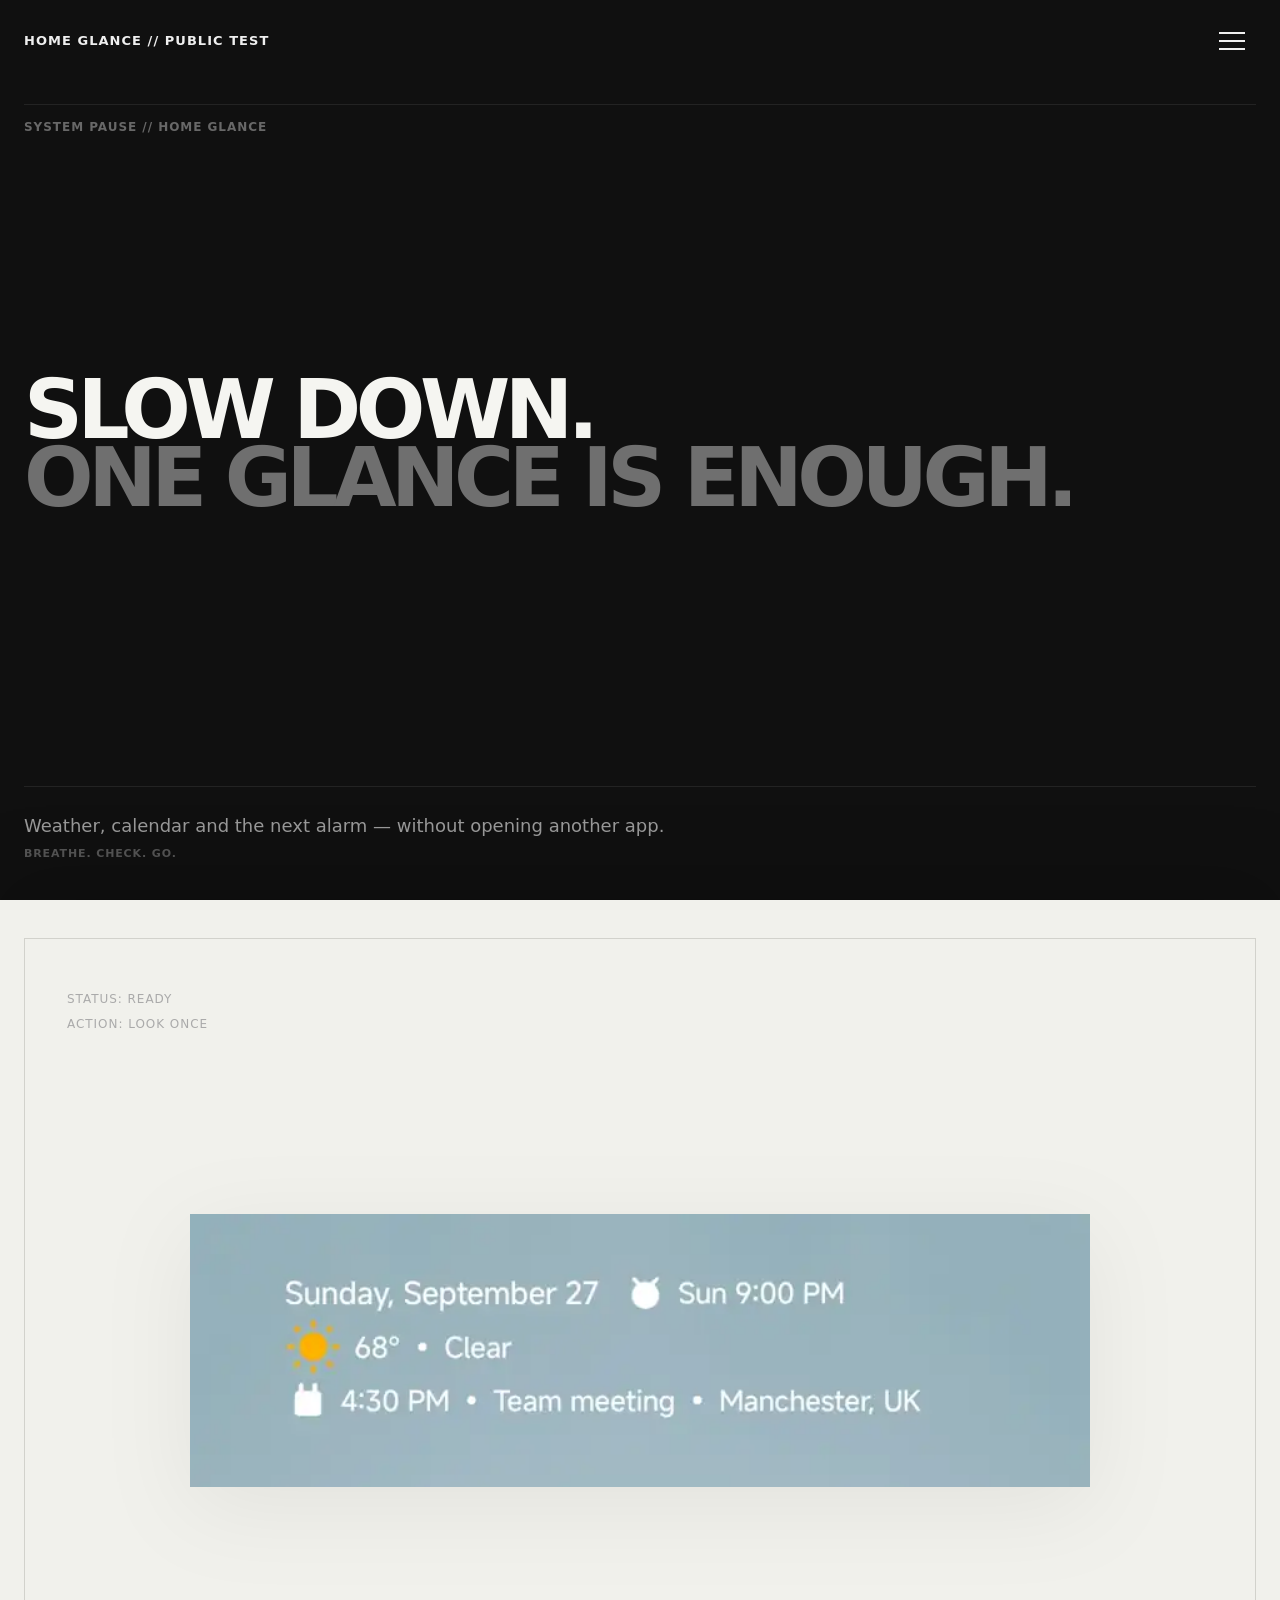
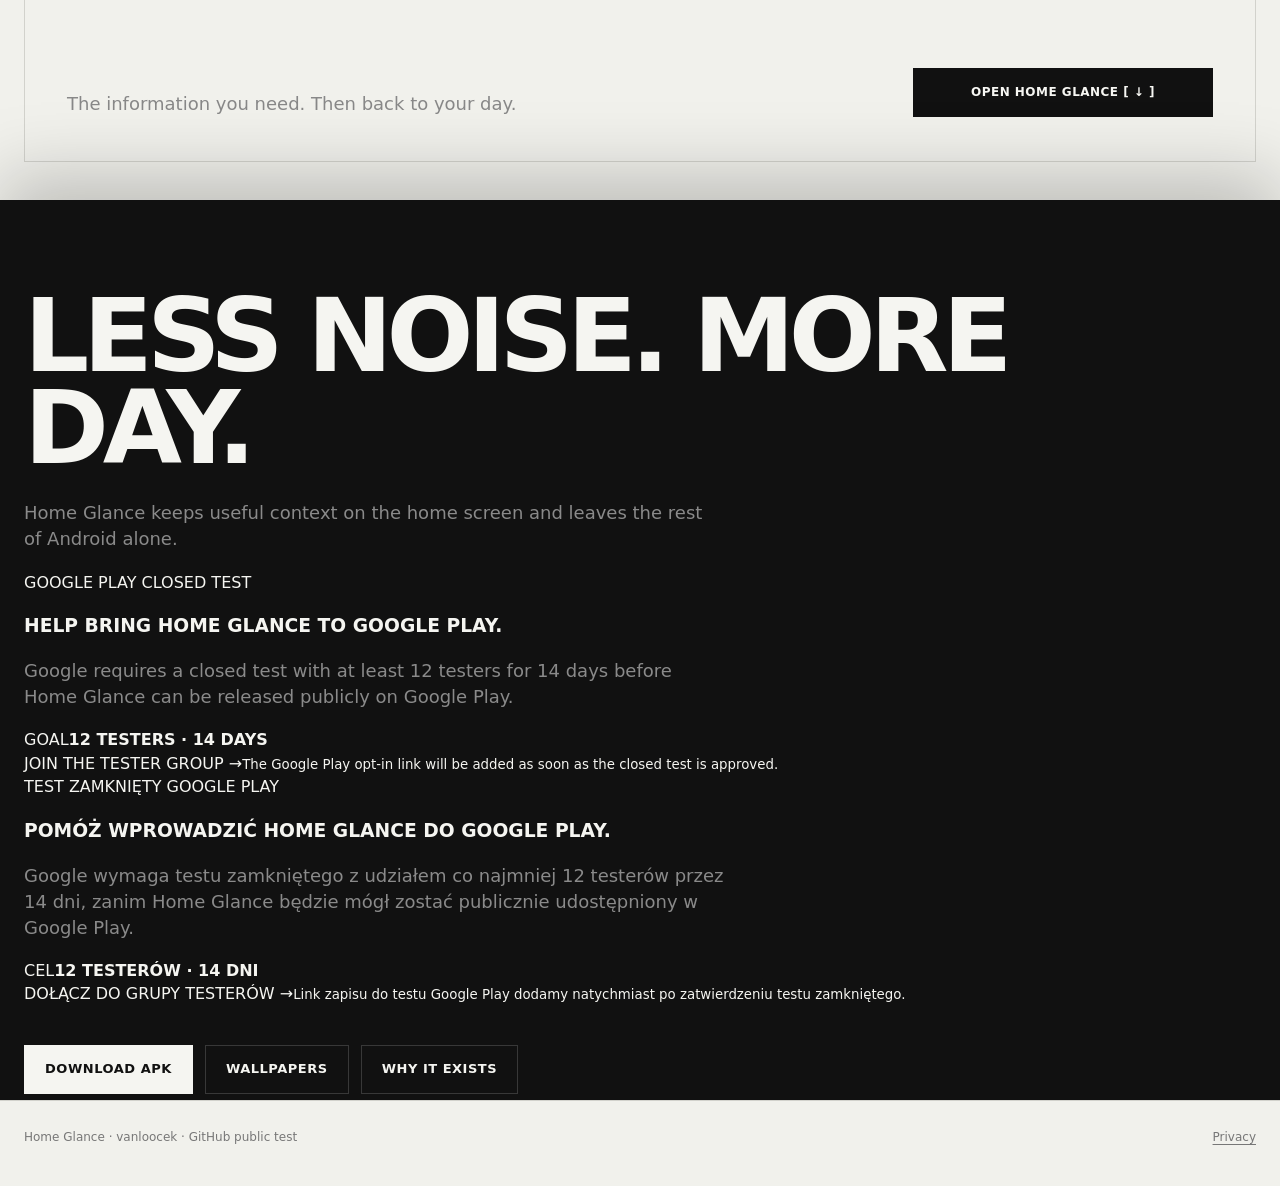
==== index.html @ 0b887a0e "Add Google Play tester recruitment to homepage" ====
<!doctype html><html lang="en-US"><head><meta charset="utf-8"><meta name="viewport" content="width=device-width,initial-scale=1"><title>Home Glance</title><meta name="description" content="Home Glance — weather, calendar and next alarm at a glance."><link rel="icon" href="assets/home-glance-icon.webp"><link rel="stylesheet" href="site.css"><script defer src="site.js"></script></head><body class="home-page">
<main class="home-stack">
<section class="hero home-panel panel-dark"><div class="wrap hero-grid"><div class="hero-top" data-i18n="home.system"></div><div class="hero-copy"><h1 class="hero-motto"><span class="hero-primary" data-i18n="home.hero1"></span><span class="hero-secondary dim" data-i18n="home.hero2"></span></h1><span class="red-dot"></span></div><div class="hero-bottom"><p><span data-i18n="home.sub"></span><strong data-i18n="home.micro"></strong></p></div></div></section>
<section class="poster-light home-panel panel-light"><div class="wrap poster-frame"><div class="poster-status"><span data-i18n="home.status"></span><span data-i18n="home.action"></span></div><div class="widget-stage"><img src="screenshots/2026-09-27-widget-crop.webp" alt="Home Glance widget"></div><div class="poster-bottom"><p data-i18n="home.widgetText"></p><a class="action" href="features.html" data-i18n="home.button"></a></div></div></section>
<section class="home-close home-panel panel-dark"><div class="wrap"><h2 data-i18n="home.close"></h2><p data-i18n="home.closeText"></p><div class="tester-callout tester-callout-home"><div class="tester-en"><span class="tester-eyebrow">GOOGLE PLAY CLOSED TEST</span><h3>HELP BRING HOME GLANCE TO GOOGLE PLAY.</h3><p>Google requires a closed test with at least 12 testers for 14 days before Home Glance can be released publicly on Google Play.</p><div class="tester-goal"><span>GOAL</span><strong>12 TESTERS · 14 DAYS</strong></div><a class="tester-button" href="https://groups.google.com/g/home-glance-testers" target="_blank" rel="noopener">JOIN THE TESTER GROUP →</a><small>The Google Play opt-in link will be added as soon as the closed test is approved.</small></div><div class="tester-pl"><span class="tester-eyebrow">TEST ZAMKNIĘTY GOOGLE PLAY</span><h3>POMÓŻ WPROWADZIĆ HOME GLANCE DO GOOGLE PLAY.</h3><p>Google wymaga testu zamkniętego z udziałem co najmniej 12 testerów przez 14 dni, zanim Home Glance będzie mógł zostać publicznie udostępniony w Google Play.</p><div class="tester-goal"><span>CEL</span><strong>12 TESTERÓW · 14 DNI</strong></div><a class="tester-button" href="https://groups.google.com/g/home-glance-testers" target="_blank" rel="noopener">DOŁĄCZ DO GRUPY TESTERÓW →</a><small>Link zapisu do testu Google Play dodamy natychmiast po zatwierdzeniu testu zamkniętego.</small></div></div><div class="home-links"><a class="solid-link" href="download.html" data-i18n="common.download"></a><a class="outline-link" href="wallpapers.html" data-i18n="menu.wallpapers"></a><a class="outline-link" href="story.html" data-i18n="menu.story"></a></div></div></section>
</main><footer class="footer home-footer"><div class="wrap"><span data-i18n="common.footer"></span><a href="privacy.html" data-i18n="menu.privacy"></a></div></footer></body></html>
---- site.css ----
:root{--ink:#111;--paper:#f1f1ec;--line:#d2d2cc;--red:#ef3340;--max:1280px}*{box-sizing:border-box}html{scroll-behavior:smooth}body{margin:0;background:var(--paper);color:var(--ink);font-family:Inter,ui-sans-serif,system-ui,-apple-system,BlinkMacSystemFont,"Segoe UI",sans-serif;line-height:1.45}body.menu-open{overflow:hidden}a{color:inherit;text-decoration:none}button,select{font:inherit}img{max-width:100%;display:block}.wrap{width:min(var(--max),calc(100% - 48px));margin:0 auto}.site-bar{position:fixed;inset:0 0 auto 0;height:82px;z-index:70;display:flex;align-items:center;mix-blend-mode:difference}.site-bar .wrap{display:flex;align-items:center;justify-content:space-between}.site-brand{font-size:13px;font-weight:800;letter-spacing:.08em;text-transform:uppercase;color:#fff}.menu-button{border:0;background:transparent;color:#fff;width:48px;height:48px;display:grid;place-items:center;cursor:pointer}.menu-lines{width:26px;display:grid;gap:6px}.menu-lines i{height:2px;background:currentColor;display:block;transition:.25s}.menu-button[aria-expanded=true] .menu-lines i:nth-child(1){transform:translateY(8px) rotate(45deg)}.menu-button[aria-expanded=true] .menu-lines i:nth-child(2){opacity:0}.menu-button[aria-expanded=true] .menu-lines i:nth-child(3){transform:translateY(-8px) rotate(-45deg)}.menu-overlay{position:fixed;inset:0;z-index:60;background:#111;color:#f6f6f2;opacity:0;visibility:hidden;transition:.22s;overflow:auto}.menu-overlay.open{opacity:1;visibility:visible}.menu-inner{width:min(1180px,calc(100% - 48px));margin:auto;min-height:100svh;padding:130px 0 44px;display:grid;grid-template-columns:1fr 320px;gap:70px}.menu-nav{display:grid;align-content:center;gap:10px}.menu-nav a{display:flex;align-items:baseline;justify-content:space-between;border-bottom:1px solid #2a2a2a;padding:12px 0 16px;font-weight:800;font-size:clamp(34px,5.2vw,72px);letter-spacing:-.05em;line-height:1}.menu-nav a small{font-size:11px;letter-spacing:.1em;color:#777;text-transform:uppercase}.menu-side{align-self:end;border-top:1px solid #2a2a2a;padding-top:22px;color:#999}.menu-side label{display:block;font-size:11px;font-weight:800;letter-spacing:.1em;text-transform:uppercase;margin-bottom:10px}.language-picker{position:relative}.language-current{width:100%;min-height:54px;border:1px solid #333;background:#151515;color:#eee;padding:12px 44px 12px 14px;display:flex;align-items:center;gap:11px;text-align:left;cursor:pointer;position:relative}.language-current::after{content:"⌄";position:absolute;right:16px;top:50%;transform:translateY(-55%);font-size:18px;color:#aaa}.language-current[aria-expanded="true"]::after{content:"⌃"}.language-flag{font-size:21px;line-height:1}.language-name{font-size:14px;font-weight:700}.language-options{position:absolute;left:0;right:0;bottom:calc(100% + 8px);z-index:5;border:1px solid #333;background:#111;max-height:380px;overflow:auto;box-shadow:0 20px 50px rgba(0,0,0,.35);display:none}.language-options.open{display:block}.language-option-full{width:100%;border:0;background:#111;color:#eee;padding:11px 14px;display:flex;align-items:center;gap:11px;text-align:left;cursor:pointer}.language-option-full:hover,.language-option-full[aria-selected="true"]{background:#292929}.language-option-full .language-name{font-size:13px}.menu-meta{margin-top:26px;font-size:13px;line-height:1.7}.menu-meta a{text-decoration:underline;text-underline-offset:4px}.hero{min-height:100svh;background:#101010;color:#f5f5f1;display:grid;align-items:end;padding:130px 0 70px}.hero-grid{display:grid;grid-template-columns:1fr 1fr;gap:50px;min-height:calc(100svh - 200px)}.hero-top{grid-column:1/-1;border-top:1px solid #232323;padding-top:14px;font-size:12px;color:#686868;font-weight:800;letter-spacing:.08em;text-transform:uppercase}.hero-copy{align-self:center}.hero h1{margin:0;font-size:clamp(60px,9.5vw,142px);line-height:.86;letter-spacing:-.065em;text-transform:uppercase}.hero h1 .dim{color:#6f6f6f}.red-dot{display:block;width:14px;height:14px;border-radius:50%;background:var(--red);margin-top:28px}.hero-bottom{grid-column:1/-1;align-self:end;border-top:1px solid #232323;padding-top:26px;display:flex;justify-content:space-between;gap:40px;color:#999}.hero-bottom p{margin:0;max-width:680px;font-size:18px}.hero-bottom strong{display:block;font-size:11px;text-transform:uppercase;letter-spacing:.08em;margin-top:7px;color:#555}.hero-code{width:38px;height:38px;border:1px solid #3a3a3a;display:grid;place-items:center;color:var(--red)}.poster-light{min-height:100svh;padding:70px 0}.poster-frame{min-height:calc(100svh - 140px);border:1px solid var(--line);padding:44px 42px;display:grid;grid-template-rows:auto 1fr auto;gap:40px}.poster-status{font-size:12px;font-weight:800;letter-spacing:.08em;color:#777;text-transform:uppercase}.poster-status span{display:block;color:#aaa;font-weight:500;margin-top:8px}.widget-stage{display:flex;align-items:center;justify-content:center;min-height:380px}.widget-stage img{width:min(900px,90%);filter:drop-shadow(0 20px 45px rgba(0,0,0,.06))}.poster-bottom{display:flex;justify-content:space-between;align-items:end;gap:40px}.poster-bottom p{margin:0;color:#888;font-size:18px}.poster-bottom .action{display:inline-flex;background:#111;color:#f7f7f3;min-width:300px;padding:16px 22px;justify-content:center;font-weight:800;text-transform:uppercase;letter-spacing:.04em;font-size:12px}.home-close{min-height:70svh;background:#111;color:#f5f5f1;display:grid;align-items:center;padding:90px 0}.home-close h2{font-size:clamp(52px,8vw,118px);line-height:.9;letter-spacing:-.06em;margin:0 0 26px;text-transform:uppercase}.home-close p{color:#8a8a8a;max-width:700px;font-size:18px}.home-links{margin-top:40px;display:flex;gap:12px;flex-wrap:wrap}.outline-link,.solid-link{padding:14px 20px;border:1px solid #383838;font-weight:800;font-size:13px;text-transform:uppercase;letter-spacing:.04em}.solid-link{background:#f5f5f1;color:#111;border-color:#f5f5f1}.detail{padding:150px 0 90px;min-height:100svh}.detail.dark{background:#111;color:#f5f5f1}.detail-head{border-top:1px solid currentColor;padding-top:18px}.detail-kicker{font-size:12px;text-transform:uppercase;letter-spacing:.08em;font-weight:800;color:#888}.detail h1{font-size:clamp(58px,9vw,128px);letter-spacing:-.065em;line-height:.87;margin:80px 0 60px;max-width:1100px;text-transform:uppercase}.detail-lead{font-size:clamp(22px,3vw,38px);max-width:900px;line-height:1.2;letter-spacing:-.03em;margin-bottom:70px}.detail-grid{display:grid;grid-template-columns:repeat(2,1fr);gap:1px;background:var(--line);border:1px solid var(--line)}.detail.dark .detail-grid{background:#2a2a2a;border-color:#2a2a2a}.info-block{background:var(--paper);padding:34px;min-height:220px}.detail.dark .info-block{background:#111}.info-block .num{font-size:11px;color:#999;letter-spacing:.08em}.info-block h2{font-size:30px;letter-spacing:-.04em;margin:45px 0 12px}.info-block p{color:#777;margin:0}.detail.dark .info-block p{color:#8b8b8b}.version-number{font-size:clamp(80px,15vw,220px);font-weight:800;letter-spacing:-.08em;line-height:.75;margin:70px 0 40px}.version-card{border-top:1px solid var(--line);padding:30px 0;display:grid;grid-template-columns:220px 1fr;gap:40px}.version-card strong{font-size:13px;text-transform:uppercase;letter-spacing:.06em}.version-card p{margin:0;color:#777}.device-row{display:flex;gap:10px;flex-wrap:wrap;margin-top:22px}.device-chip{border:1px solid var(--line);padding:10px 12px;font-size:12px;color:#666}.shot-carousel{position:relative;display:grid;grid-template-columns:76px minmax(0,1fr) 76px;align-items:center;gap:26px;margin-top:10px}.carousel-viewport{overflow:hidden;min-width:0}.carousel-track{display:flex;transition:transform .55s cubic-bezier(.22,.61,.36,1);will-change:transform}.carousel-slide{min-width:100%;margin:0;display:grid;justify-items:center}.carousel-phone{width:min(420px,78vw);aspect-ratio:9/18;overflow:hidden;border:1px solid var(--line);background:#ddd}.carousel-phone img{width:100%;height:100%;object-fit:cover;object-position:top}.carousel-slide figcaption{width:min(420px,78vw);padding-top:18px;text-align:left}.carousel-slide figcaption strong{display:block;font-size:15px}.carousel-slide figcaption span{display:block;margin-top:4px;color:#92928c;font-size:13px}.carousel-arrow{width:64px;height:64px;border:1px solid #bdbdb6;background:transparent;color:#111;display:grid;place-items:center;font-size:28px;cursor:pointer;transition:background .18s,color .18s,transform .18s}.carousel-arrow:hover{background:#111;color:#f3f3ee;transform:scale(1.04)}.carousel-footer{grid-column:2;display:flex;align-items:center;justify-content:space-between;margin-top:12px}.carousel-counter{font-size:11px;letter-spacing:.08em;color:#999}.carousel-counter b{color:#111}.carousel-dots{display:flex;gap:7px}.carousel-dot{width:7px;height:7px;border:0;border-radius:50%;padding:0;background:#c8c8c1;cursor:pointer}.carousel-dot.active{background:#111}.download-panel{border:1px solid var(--line);padding:42px;margin-top:50px;display:grid;grid-template-columns:1fr auto;align-items:center;gap:30px}.download-panel h2{font-size:42px;letter-spacing:-.04em;margin:0 0 10px}.download-panel p{margin:0;color:#777}.download-button{display:inline-flex;padding:16px 22px;background:#111;color:#f6f6f2;font-size:13px;font-weight:800;text-transform:uppercase;letter-spacing:.04em;white-space:nowrap}.support-list{border-top:1px solid var(--line)}.support-link{display:grid;grid-template-columns:70px 1fr auto;gap:24px;align-items:center;border-bottom:1px solid var(--line);padding:24px 0}.support-link .n{font-size:11px;color:#999}.support-link strong{font-size:24px}.support-link span{color:#999}.policy{max-width:900px}.policy h2{font-size:30px;letter-spacing:-.03em;margin:55px 0 12px}.policy p{color:#666}.policy a{text-decoration:underline;text-underline-offset:4px}.footer{border-top:1px solid var(--line);padding:28px 0 40px;color:#777;font-size:12px}.footer .wrap{display:flex;justify-content:space-between;gap:20px;flex-wrap:wrap}.footer a{text-decoration:underline;text-underline-offset:3px}@media(max-width:900px){.wrap{width:calc(100% - 28px)}.site-bar{height:70px}.menu-inner{width:calc(100% - 28px);grid-template-columns:1fr;padding-top:105px}.menu-side{align-self:start}.hero{padding:110px 0 40px}.hero-grid{grid-template-columns:1fr;min-height:calc(100svh - 150px)}.hero-top,.hero-bottom{grid-column:1}.hero-bottom p{font-size:15px}.poster-light{padding:28px 0}.poster-frame{min-height:calc(100svh - 56px);padding:26px 22px}.poster-bottom{display:grid}.poster-bottom .action{min-width:0;width:100%}.detail{padding:110px 0 60px}.detail h1{margin:55px 0 40px}.detail-grid{grid-template-columns:1fr}.version-card{grid-template-columns:1fr;gap:10px}.shot-carousel{grid-template-columns:52px minmax(0,1fr) 52px;gap:10px}.carousel-arrow{width:46px;height:46px;font-size:22px}.download-panel{grid-template-columns:1fr}.support-link{grid-template-columns:40px 1fr}.support-link span{display:none}}@media(max-width:560px){.shot-carousel{grid-template-columns:42px minmax(0,1fr) 42px;gap:6px}.carousel-arrow{width:38px;height:38px;font-size:18px}.carousel-phone,.carousel-slide figcaption{width:min(72vw,360px)}.carousel-footer{grid-column:1/-1;padding:0 48px}.menu-nav a{font-size:38px}.hero h1{font-size:56px}.detail h1{font-size:56px}}.flag{width:22px;height:15px;flex:0 0 22px;position:relative;display:inline-block;overflow:hidden;border-radius:3px;box-shadow:inset 0 0 0 1px rgba(255,255,255,.18),0 1px 2px rgba(0,0,0,.2);vertical-align:middle}.flag-us{background:repeating-linear-gradient(to bottom,#b22234 0 7.69%,#fff 7.69% 15.38%)}.flag-us::before{content:"";position:absolute;left:0;top:0;width:42%;height:54%;background:#3c3b6e}.flag-gb{background:url("assets/flags/gb.svg") center/cover no-repeat}.flag-pl{background:linear-gradient(to bottom,#fff 0 50%,#dc143c 50%)}.flag-de{background:linear-gradient(to bottom,#111 0 33.33%,#dd0000 33.33% 66.66%,#ffce00 66.66%)}.flag-es{background:linear-gradient(to bottom,#aa151b 0 25%,#f1bf00 25% 75%,#aa151b 75%)}.flag-fr{background:linear-gradient(to right,#0055a4 0 33.33%,#fff 33.33% 66.66%,#ef4135 66.66%)}.flag-it{background:linear-gradient(to right,#009246 0 33.33%,#fff 33.33% 66.66%,#ce2b37 66.66%)}.flag-ru{background:linear-gradient(to bottom,#fff 0 33.33%,#0039a6 33.33% 66.66%,#d52b1e 66.66%)}.flag-ptbr{background:url("assets/flags/pt-br-split.svg?v=20260927") center/cover no-repeat}.flag-cn{background:#de2910}.flag-cn::before{content:"★";position:absolute;left:2px;top:-2px;color:#ffde00;font-size:9px;line-height:1}.flag-jp{background:#fff}.flag-jp::before{content:"";position:absolute;width:8px;height:8px;left:7px;top:3.5px;border-radius:50%;background:#bc002d}
/* Slow-life stacked homepage panels */
.home-page{background:#101010}
.home-stack{position:relative}
.home-panel{position:sticky;top:0;min-height:100svh;overflow:hidden;isolation:isolate}
.home-panel:nth-child(1){z-index:1}
.home-panel:nth-child(2){z-index:2;box-shadow:0 -22px 70px rgba(0,0,0,.18)}
.home-panel:nth-child(3){z-index:3;box-shadow:0 -22px 70px rgba(0,0,0,.22)}
.home-footer{position:relative;z-index:4;background:var(--paper)}
.home-page .hero{height:100svh;min-height:100svh;padding:104px 0 38px;align-items:stretch}
.home-page .hero-grid{min-height:0;height:100%;grid-template-columns:1fr;grid-template-rows:auto 1fr auto;gap:18px}
.home-page .hero-top{grid-column:1}
.home-page .hero-copy{grid-column:1;align-self:center;min-width:0;padding:8px 0 2px}
.home-page .hero-bottom{grid-column:1;align-self:end}
.home-page .hero-motto{display:flex;flex-direction:column;align-items:flex-start;gap:.01em;margin:0;max-width:100%;font-size:clamp(54px,min(6.4vw,10.6vh),112px);line-height:.82;letter-spacing:-.067em;text-wrap:balance}
.home-page .hero-primary,.home-page .hero-secondary{display:block;max-width:100%}
.home-page .hero-primary{color:#f5f5f1;opacity:0;transform:translateY(18px);animation:heroPrimaryIn .58s cubic-bezier(.2,.7,.2,1) .18s forwards}
.home-page .hero-secondary{color:#6f6f6f;opacity:0;transform:translateY(22px);animation:heroSecondaryIn .72s cubic-bezier(.2,.7,.2,1) 1.05s forwards}
.home-page .red-dot{opacity:0;transform:scale(.65);animation:heroDotIn .38s ease 1.8s forwards}
@keyframes heroPrimaryIn{to{opacity:1;transform:translateY(0)}}
@keyframes heroSecondaryIn{to{opacity:1;transform:translateY(0)}}
@keyframes heroDotIn{to{opacity:1;transform:scale(1)}}
.home-page .poster-light{height:100svh;min-height:100svh;padding:38px 0;background:var(--paper)}
.home-page .poster-frame{height:calc(100svh - 76px);min-height:0}
.home-page .home-close{height:100svh;min-height:100svh}
@media (max-width:900px){
  .home-page .hero{padding:90px 0 30px}
  .home-page .hero-grid{gap:14px}
  .home-page .hero-motto{font-size:clamp(46px,min(10.7vw,9.7vh),84px);line-height:.84}
  .home-page .hero-bottom p{font-size:14px}
  .home-page .poster-light{padding:18px 0}
  .home-page .poster-frame{height:calc(100svh - 36px);min-height:0}
}
@media (max-width:560px){
  .home-page .hero{padding:82px 0 24px}
  .home-page .hero-motto{font-size:clamp(43px,min(12.2vw,9.2vh),70px);line-height:.86}
  .home-page .hero-top{font-size:10px}
  .home-page .hero-bottom{padding-top:18px}
  .home-page .hero-bottom p{font-size:13px}
  .home-page .hero-code{width:34px;height:34px}
}
@media (prefers-reduced-motion:reduce){
  .home-page .hero-primary,.home-page .hero-secondary,.home-page .red-dot{animation:none;opacity:1;transform:none}
  .home-panel{position:relative}
}

/* 2026-09-27 refinement: consistent detail alignment, smaller screenshots, release details */
.detail>.wrap{width:min(1200px,calc(100% - 48px))}
.detail>.wrap.policy{max-width:1200px}
.carousel-phone,.carousel-slide figcaption{width:min(310px,58vw)}
.home-page .hero-code{display:none!important}
.home-page .red-dot{opacity:0;transform:none;box-shadow:none;animation:stopSignal 2.4s steps(1,end) 1.85s infinite}
@keyframes stopSignal{0%,43%{opacity:1}44%,72%{opacity:0}73%,100%{opacity:1}}
.release-pl{display:none}
[lang="pl"] .release-en{display:none}
[lang="pl"] .release-pl{display:block}
.release-section{display:grid;grid-template-columns:180px minmax(0,1fr);gap:44px;border-top:1px solid var(--line);padding:34px 0}
.release-label{font-size:11px;font-weight:800;letter-spacing:.08em;text-transform:uppercase;color:#999;padding-top:7px}
.release-copy h2{margin:0 0 14px;font-size:clamp(28px,3vw,46px);line-height:1;letter-spacing:-.04em}
.release-copy p{max-width:820px;margin:0 0 16px;color:#666;font-size:16px;line-height:1.65}
.release-meta{display:flex;flex-wrap:wrap;gap:8px;margin-top:18px}
.release-meta span{border:1px solid var(--line);padding:8px 10px;color:#777;font-size:11px}
.release-code{display:block;width:max-content;max-width:100%;overflow:auto;border:1px solid var(--line);padding:16px 18px;margin:18px 0 20px;background:rgba(0,0,0,.025);font:12px/1.7 ui-monospace,SFMono-Regular,Consolas,monospace}
.hash-line code{word-break:break-all;font:12px/1.6 ui-monospace,SFMono-Regular,Consolas,monospace}
.release-actions{display:flex;gap:12px;flex-wrap:wrap;margin-top:28px}
@media(max-width:900px){
 .detail>.wrap{width:calc(100% - 28px)}
 .carousel-phone,.carousel-slide figcaption{width:min(280px,60vw)}
 .release-section{grid-template-columns:1fr;gap:12px}
}
@media(max-width:560px){
 .carousel-phone,.carousel-slide figcaption{width:min(250px,66vw)}
}
@media(prefers-reduced-motion:reduce){
 .home-page .red-dot{animation:none;opacity:1}
}
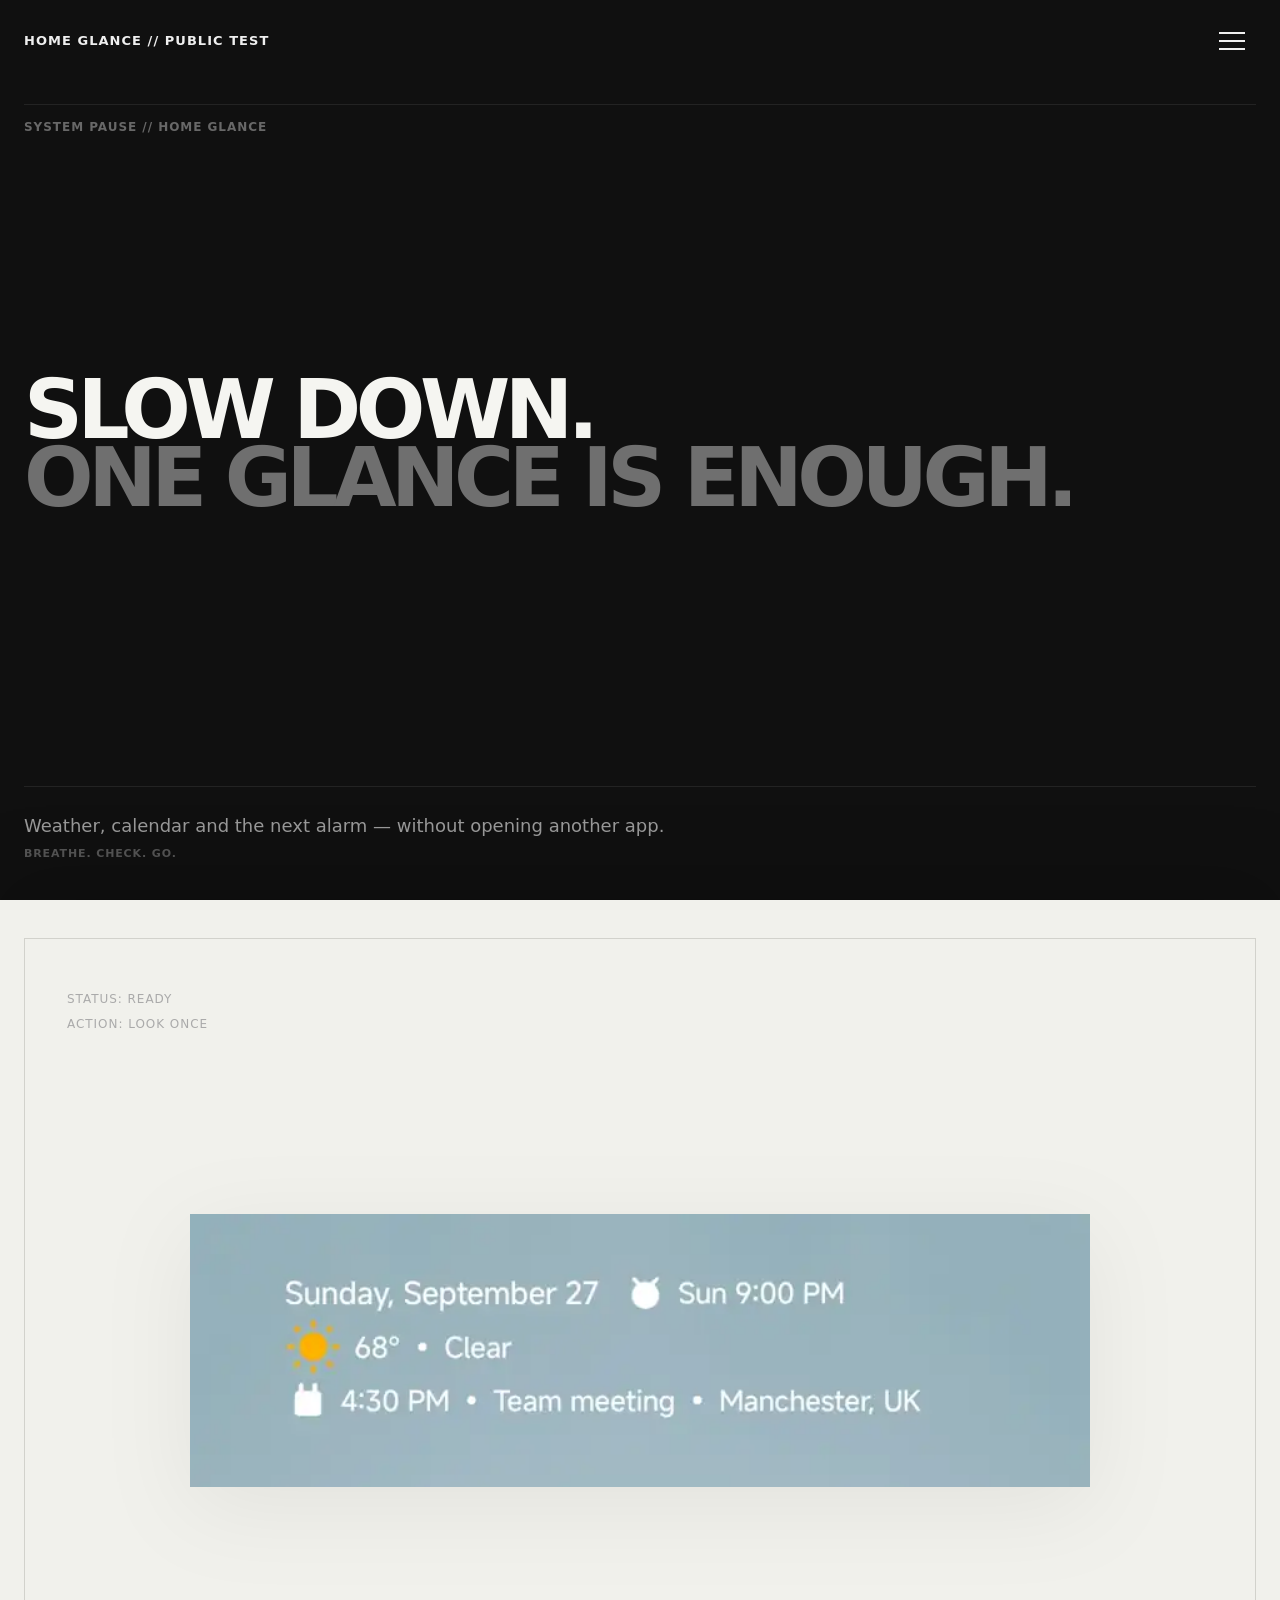
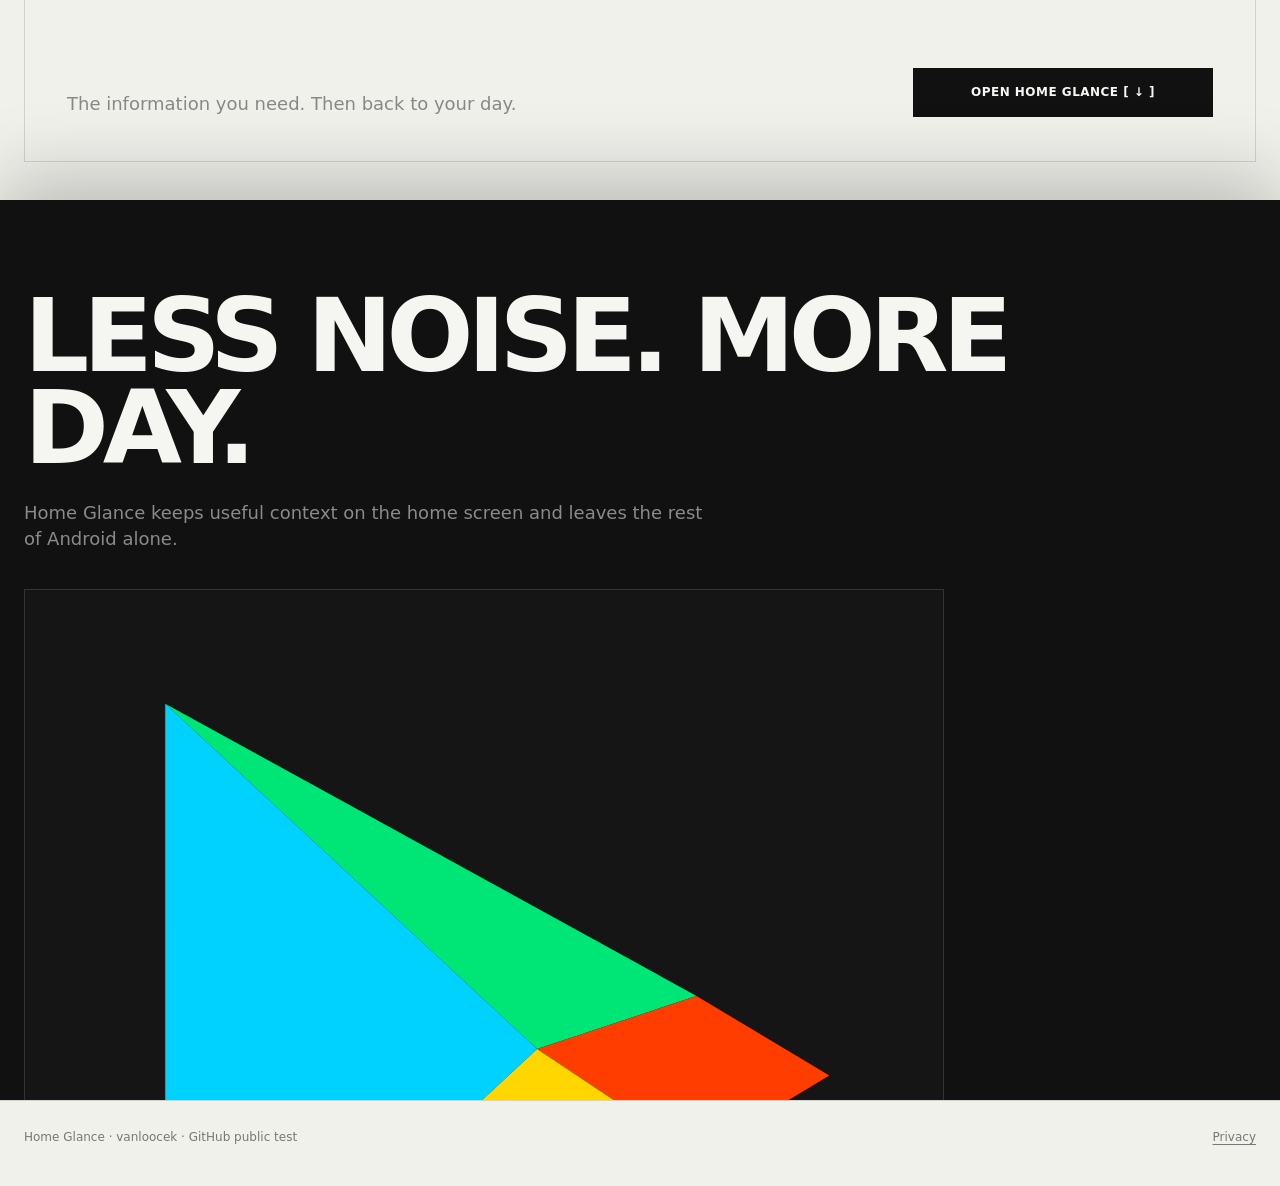
==== commit 4bf02728: "Refine Google Play tester banner on homepage" ====
--- a/index.html
+++ b/index.html
@@ -2,5 +2,5 @@
 <main class="home-stack">
 <section class="hero home-panel panel-dark"><div class="wrap hero-grid"><div class="hero-top" data-i18n="home.system"></div><div class="hero-copy"><h1 class="hero-motto"><span class="hero-primary" data-i18n="home.hero1"></span><span class="hero-secondary dim" data-i18n="home.hero2"></span></h1><span class="red-dot"></span></div><div class="hero-bottom"><p><span data-i18n="home.sub"></span><strong data-i18n="home.micro"></strong></p></div></div></section>
 <section class="poster-light home-panel panel-light"><div class="wrap poster-frame"><div class="poster-status"><span data-i18n="home.status"></span><span data-i18n="home.action"></span></div><div class="widget-stage"><img src="screenshots/2026-09-27-widget-crop.webp" alt="Home Glance widget"></div><div class="poster-bottom"><p data-i18n="home.widgetText"></p><a class="action" href="features.html" data-i18n="home.button"></a></div></div></section>
-<section class="home-close home-panel panel-dark"><div class="wrap"><h2 data-i18n="home.close"></h2><p data-i18n="home.closeText"></p><div class="tester-callout tester-callout-home"><div class="tester-en"><span class="tester-eyebrow">GOOGLE PLAY CLOSED TEST</span><h3>HELP BRING HOME GLANCE TO GOOGLE PLAY.</h3><p>Google requires a closed test with at least 12 testers for 14 days before Home Glance can be released publicly on Google Play.</p><div class="tester-goal"><span>GOAL</span><strong>12 TESTERS · 14 DAYS</strong></div><a class="tester-button" href="https://groups.google.com/g/home-glance-testers" target="_blank" rel="noopener">JOIN THE TESTER GROUP →</a><small>The Google Play opt-in link will be added as soon as the closed test is approved.</small></div><div class="tester-pl"><span class="tester-eyebrow">TEST ZAMKNIĘTY GOOGLE PLAY</span><h3>POMÓŻ WPROWADZIĆ HOME GLANCE DO GOOGLE PLAY.</h3><p>Google wymaga testu zamkniętego z udziałem co najmniej 12 testerów przez 14 dni, zanim Home Glance będzie mógł zostać publicznie udostępniony w Google Play.</p><div class="tester-goal"><span>CEL</span><strong>12 TESTERÓW · 14 DNI</strong></div><a class="tester-button" href="https://groups.google.com/g/home-glance-testers" target="_blank" rel="noopener">DOŁĄCZ DO GRUPY TESTERÓW →</a><small>Link zapisu do testu Google Play dodamy natychmiast po zatwierdzeniu testu zamkniętego.</small></div></div><div class="home-links"><a class="solid-link" href="download.html" data-i18n="common.download"></a><a class="outline-link" href="wallpapers.html" data-i18n="menu.wallpapers"></a><a class="outline-link" href="story.html" data-i18n="menu.story"></a></div></div></section>
+<section class="home-close home-panel panel-dark"><div class="wrap"><h2 data-i18n="home.close"></h2><p data-i18n="home.closeText"></p><div class="tester-callout tester-callout-home"><div class="tester-en"><div class="tester-kicker"><svg class="play-store-icon" viewBox="0 0 32 32" aria-hidden="true" focusable="false"><path fill="#00D2FF" d="M4 3v26l14-13z"/><path fill="#00E676" d="M4 3l20 11-6 2z"/><path fill="#FF3D00" d="M18 16l6-2 5 3-5 3z"/><path fill="#FFD600" d="M4 29l14-13 6 4z"/></svg><span class="tester-eyebrow">GOOGLE PLAY CLOSED TEST</span></div><h3>HELP BRING HOME GLANCE TO GOOGLE PLAY.</h3><p>Google requires a closed test with at least 12 testers for 14 days before Home Glance can be released publicly on Google Play.</p><div class="tester-goal"><span>GOAL</span><strong>12 TESTERS · 14 DAYS</strong></div><a class="tester-button" href="https://groups.google.com/g/home-glance-testers" target="_blank" rel="noopener">JOIN THE TESTER GROUP →</a><small>The Google Play opt-in link will be added as soon as the closed test is approved.</small></div><div class="tester-pl"><div class="tester-kicker"><svg class="play-store-icon" viewBox="0 0 32 32" aria-hidden="true" focusable="false"><path fill="#00D2FF" d="M4 3v26l14-13z"/><path fill="#00E676" d="M4 3l20 11-6 2z"/><path fill="#FF3D00" d="M18 16l6-2 5 3-5 3z"/><path fill="#FFD600" d="M4 29l14-13 6 4z"/></svg><span class="tester-eyebrow">TEST ZAMKNIĘTY GOOGLE PLAY</span></div><h3>POMÓŻ WPROWADZIĆ HOME GLANCE DO GOOGLE PLAY.</h3><p>Google wymaga testu zamkniętego z udziałem co najmniej 12 testerów przez 14 dni, zanim Home Glance będzie mógł zostać publicznie udostępniony w Google Play.</p><div class="tester-goal"><span>CEL</span><strong>12 TESTERÓW · 14 DNI</strong></div><a class="tester-button" href="https://groups.google.com/g/home-glance-testers" target="_blank" rel="noopener">DOŁĄCZ DO GRUPY TESTERÓW →</a><small>Link zapisu do testu Google Play dodamy natychmiast po zatwierdzeniu testu zamkniętego.</small></div></div><div class="home-links"><a class="solid-link" href="download.html" data-i18n="common.download"></a><a class="outline-link" href="wallpapers.html" data-i18n="menu.wallpapers"></a><a class="outline-link" href="story.html" data-i18n="menu.story"></a></div></div></section>
 </main><footer class="footer home-footer"><div class="wrap"><span data-i18n="common.footer"></span><a href="privacy.html" data-i18n="menu.privacy"></a></div></footer></body></html>
--- a/site.css
+++ b/site.css
@@ -74,3 +74,22 @@
 @media(prefers-reduced-motion:reduce){
  .home-page .red-dot{animation:none;opacity:1}
 }
+
+/* Google Play closed-test recruitment */
+.tester-pl{display:none}
+html[lang^="pl"] .tester-en{display:none}
+html[lang^="pl"] .tester-pl{display:block}
+.tester-callout{border:1px solid #353535;background:#151515;color:#f5f5f1;padding:34px;margin-top:42px;max-width:920px}
+.tester-callout-home{margin-top:36px}
+.tester-callout-download{margin-top:42px}
+.tester-callout .tester-eyebrow{display:block;color:var(--red);font-size:11px;font-weight:800;letter-spacing:.1em;text-transform:uppercase;margin-bottom:16px}
+.tester-callout h3,.tester-callout h2{margin:0 0 14px;font-size:clamp(28px,4vw,48px);line-height:.95;letter-spacing:-.045em;text-transform:uppercase}
+.tester-callout h2{font-size:clamp(26px,3.4vw,42px)}
+.tester-callout p{margin:0 0 22px;color:#9a9a9a;max-width:760px;font-size:16px;line-height:1.6}
+.tester-goal{display:flex;align-items:center;gap:16px;border-top:1px solid #303030;border-bottom:1px solid #303030;padding:14px 0;margin:22px 0}
+.tester-goal span{color:#777;font-size:10px;font-weight:800;letter-spacing:.1em}
+.tester-goal strong{font-size:13px;letter-spacing:.05em}
+.tester-button{display:inline-flex;background:#f5f5f1;color:#111;padding:14px 18px;font-size:12px;font-weight:800;letter-spacing:.05em;text-transform:uppercase}
+.tester-callout small{display:block;color:#666;margin-top:14px;line-height:1.5}
+.detail.dark .tester-callout{border-color:#353535}
+@media(max-width:560px){.tester-callout{padding:24px;margin-top:30px}.tester-goal{align-items:flex-start;flex-direction:column;gap:6px}}
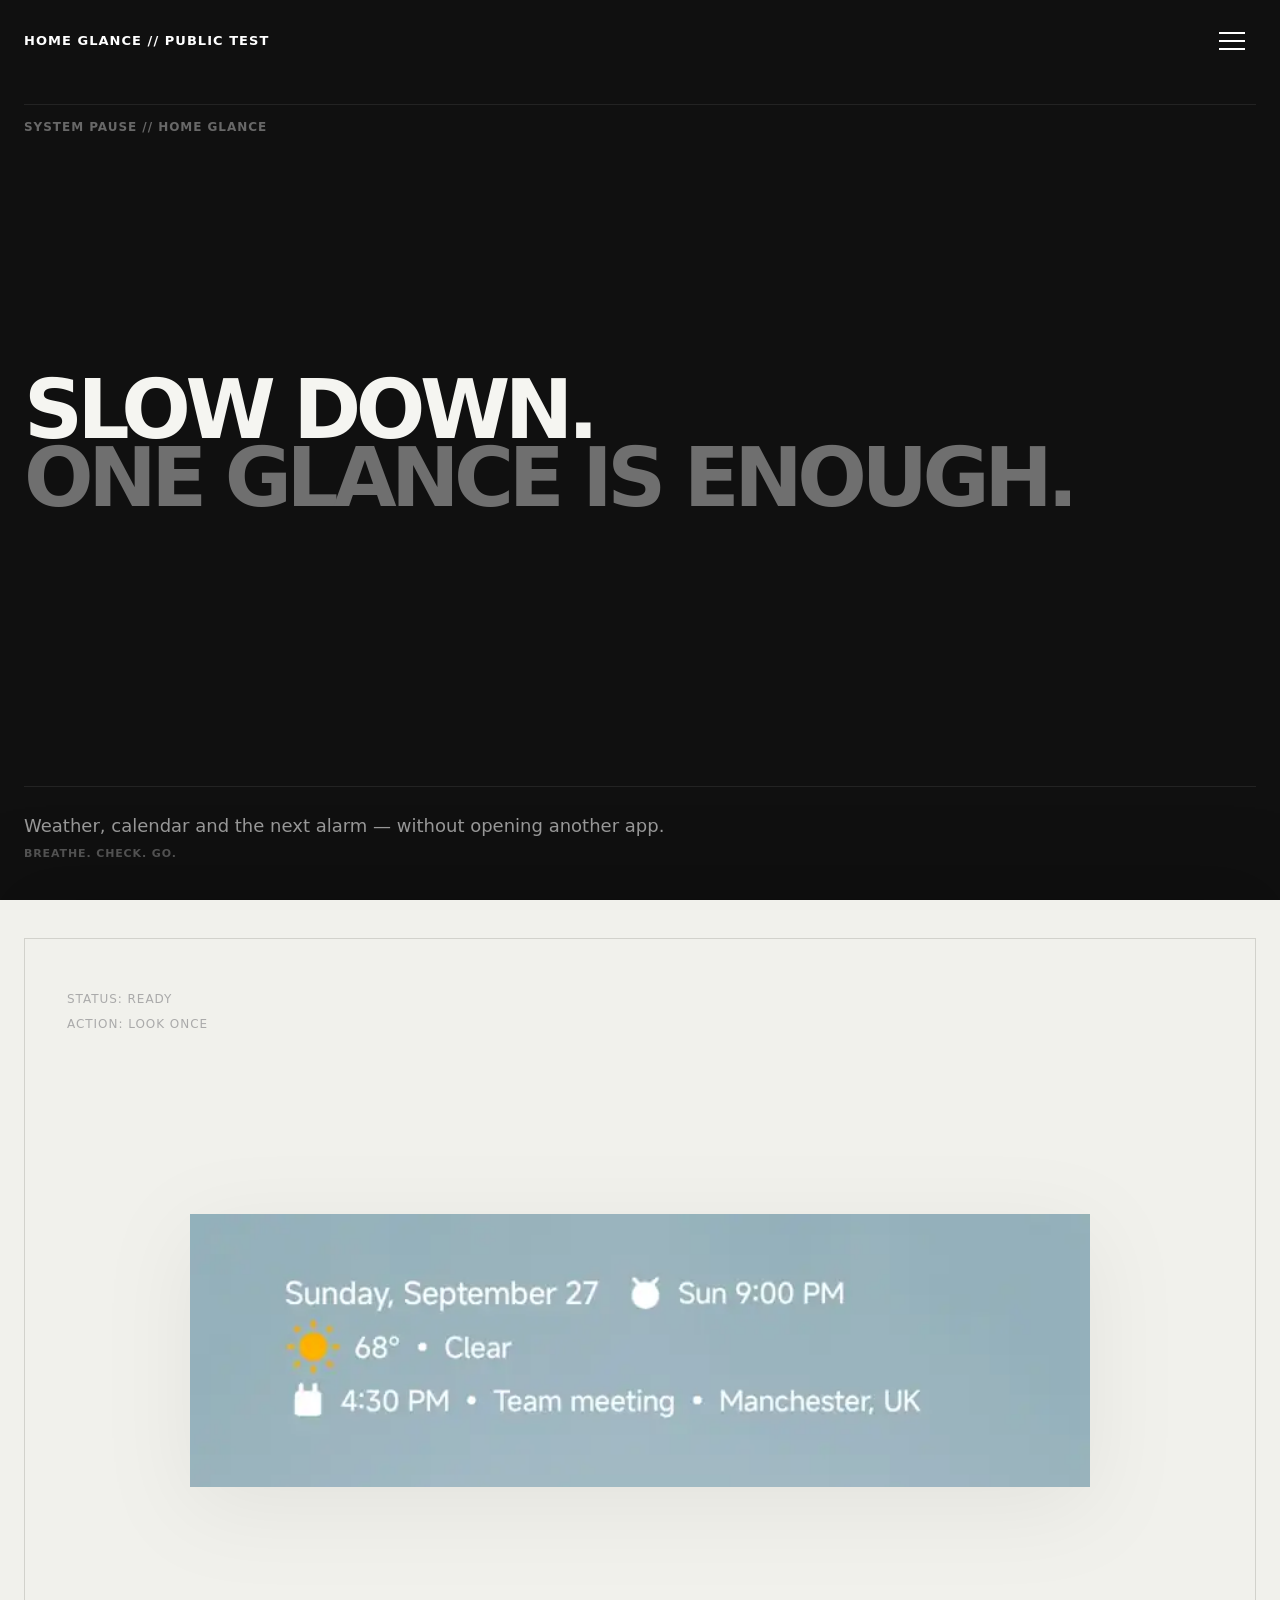
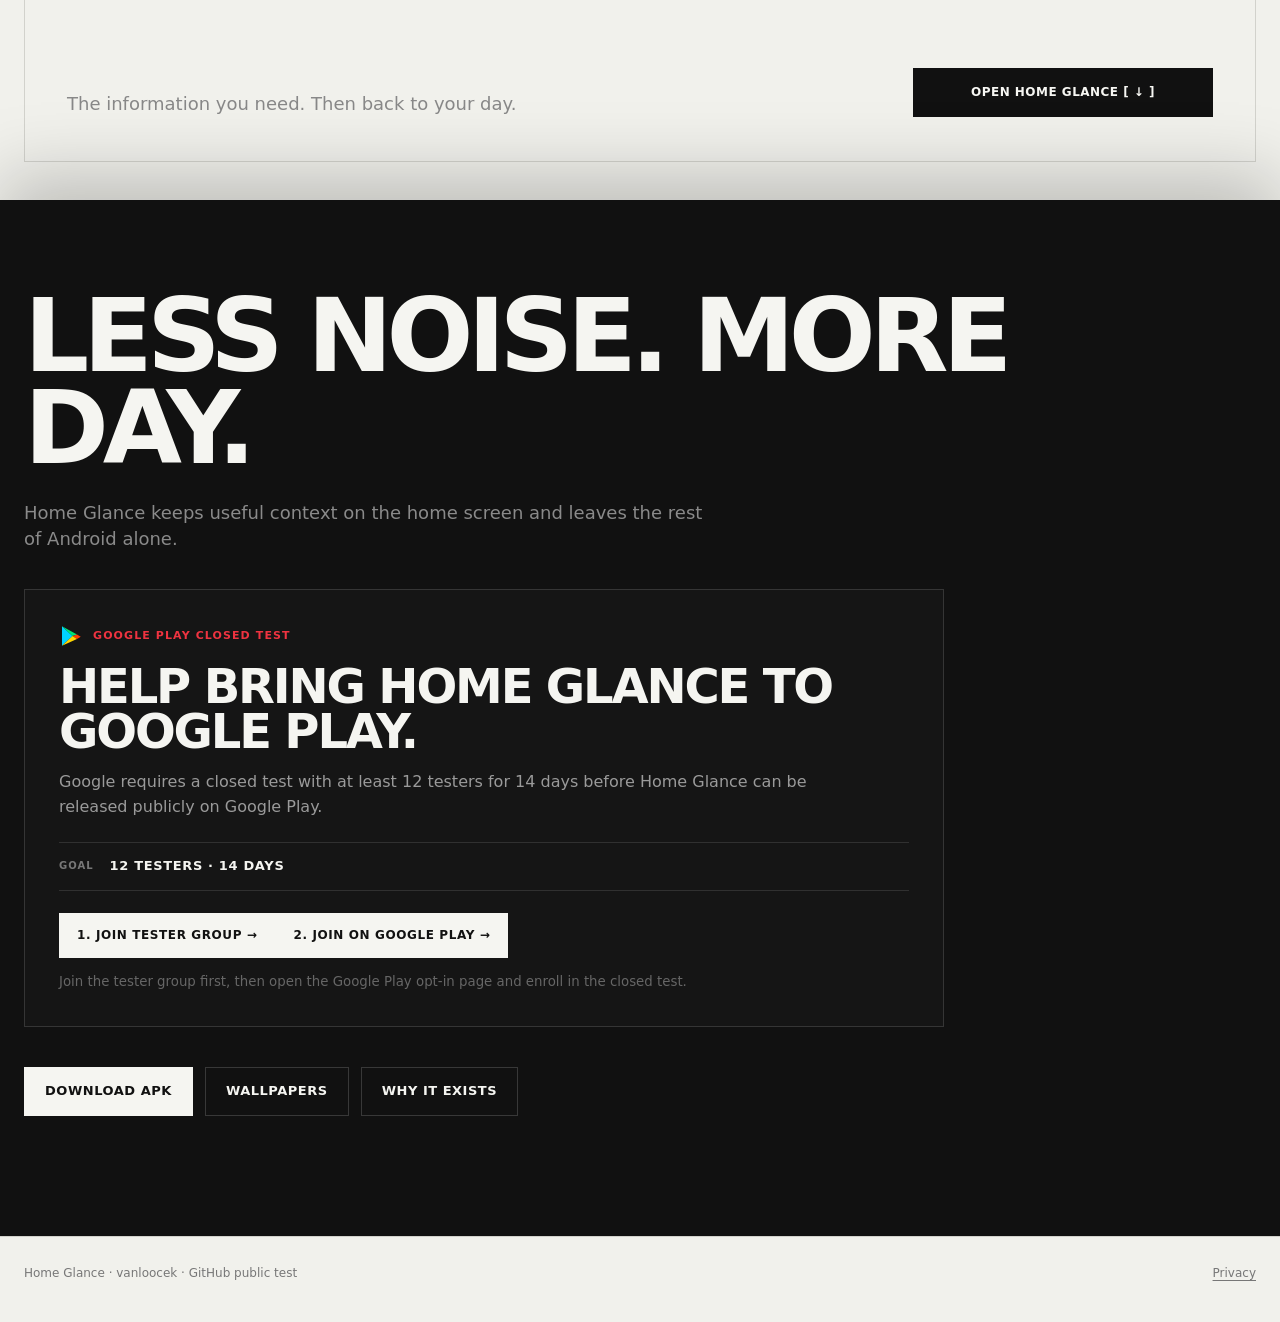
==== commit dea08089: "Add live Google Play closed-test opt-in" ====
--- a/index.html
+++ b/index.html
@@ -2,5 +2,5 @@
 <main class="home-stack">
 <section class="hero home-panel panel-dark"><div class="wrap hero-grid"><div class="hero-top" data-i18n="home.system"></div><div class="hero-copy"><h1 class="hero-motto"><span class="hero-primary" data-i18n="home.hero1"></span><span class="hero-secondary dim" data-i18n="home.hero2"></span></h1><span class="red-dot"></span></div><div class="hero-bottom"><p><span data-i18n="home.sub"></span><strong data-i18n="home.micro"></strong></p></div></div></section>
 <section class="poster-light home-panel panel-light"><div class="wrap poster-frame"><div class="poster-status"><span data-i18n="home.status"></span><span data-i18n="home.action"></span></div><div class="widget-stage"><img src="screenshots/2026-09-27-widget-crop.webp" alt="Home Glance widget"></div><div class="poster-bottom"><p data-i18n="home.widgetText"></p><a class="action" href="features.html" data-i18n="home.button"></a></div></div></section>
-<section class="home-close home-panel panel-dark"><div class="wrap"><h2 data-i18n="home.close"></h2><p data-i18n="home.closeText"></p><div class="tester-callout tester-callout-home"><div class="tester-en"><div class="tester-kicker"><svg class="play-store-icon" viewBox="0 0 32 32" aria-hidden="true" focusable="false"><path fill="#00D2FF" d="M4 3v26l14-13z"/><path fill="#00E676" d="M4 3l20 11-6 2z"/><path fill="#FF3D00" d="M18 16l6-2 5 3-5 3z"/><path fill="#FFD600" d="M4 29l14-13 6 4z"/></svg><span class="tester-eyebrow">GOOGLE PLAY CLOSED TEST</span></div><h3>HELP BRING HOME GLANCE TO GOOGLE PLAY.</h3><p>Google requires a closed test with at least 12 testers for 14 days before Home Glance can be released publicly on Google Play.</p><div class="tester-goal"><span>GOAL</span><strong>12 TESTERS · 14 DAYS</strong></div><a class="tester-button" href="https://groups.google.com/g/home-glance-testers" target="_blank" rel="noopener">JOIN THE TESTER GROUP →</a><small>The Google Play opt-in link will be added as soon as the closed test is approved.</small></div><div class="tester-pl"><div class="tester-kicker"><svg class="play-store-icon" viewBox="0 0 32 32" aria-hidden="true" focusable="false"><path fill="#00D2FF" d="M4 3v26l14-13z"/><path fill="#00E676" d="M4 3l20 11-6 2z"/><path fill="#FF3D00" d="M18 16l6-2 5 3-5 3z"/><path fill="#FFD600" d="M4 29l14-13 6 4z"/></svg><span class="tester-eyebrow">TEST ZAMKNIĘTY GOOGLE PLAY</span></div><h3>POMÓŻ WPROWADZIĆ HOME GLANCE DO GOOGLE PLAY.</h3><p>Google wymaga testu zamkniętego z udziałem co najmniej 12 testerów przez 14 dni, zanim Home Glance będzie mógł zostać publicznie udostępniony w Google Play.</p><div class="tester-goal"><span>CEL</span><strong>12 TESTERÓW · 14 DNI</strong></div><a class="tester-button" href="https://groups.google.com/g/home-glance-testers" target="_blank" rel="noopener">DOŁĄCZ DO GRUPY TESTERÓW →</a><small>Link zapisu do testu Google Play dodamy natychmiast po zatwierdzeniu testu zamkniętego.</small></div></div><div class="home-links"><a class="solid-link" href="download.html" data-i18n="common.download"></a><a class="outline-link" href="wallpapers.html" data-i18n="menu.wallpapers"></a><a class="outline-link" href="story.html" data-i18n="menu.story"></a></div></div></section>
+<section class="home-close home-panel panel-dark"><div class="wrap"><h2 data-i18n="home.close"></h2><p data-i18n="home.closeText"></p><div class="tester-callout tester-callout-home"><div class="tester-en"><div class="tester-kicker"><svg class="play-store-icon" viewBox="0 0 32 32" aria-hidden="true" focusable="false"><path fill="#00D2FF" d="M4 3v26l14-13z"/><path fill="#00E676" d="M4 3l20 11-6 2z"/><path fill="#FF3D00" d="M18 16l6-2 5 3-5 3z"/><path fill="#FFD600" d="M4 29l14-13 6 4z"/></svg><span class="tester-eyebrow">GOOGLE PLAY CLOSED TEST</span></div><h3>HELP BRING HOME GLANCE TO GOOGLE PLAY.</h3><p>Google requires a closed test with at least 12 testers for 14 days before Home Glance can be released publicly on Google Play.</p><div class="tester-goal"><span>GOAL</span><strong>12 TESTERS · 14 DAYS</strong></div><div class="tester-actions"><a class="tester-button" href="https://groups.google.com/g/home-glance-testers" target="_blank" rel="noopener">1. JOIN TESTER GROUP →</a><a class="tester-button tester-button-play" href="https://play.google.com/apps/testing/com.vanloocek.homeglance" target="_blank" rel="noopener">2. JOIN ON GOOGLE PLAY →</a></div><small>Join the tester group first, then open the Google Play opt-in page and enroll in the closed test.</small></div><div class="tester-pl"><div class="tester-kicker"><svg class="play-store-icon" viewBox="0 0 32 32" aria-hidden="true" focusable="false"><path fill="#00D2FF" d="M4 3v26l14-13z"/><path fill="#00E676" d="M4 3l20 11-6 2z"/><path fill="#FF3D00" d="M18 16l6-2 5 3-5 3z"/><path fill="#FFD600" d="M4 29l14-13 6 4z"/></svg><span class="tester-eyebrow">TEST ZAMKNIĘTY GOOGLE PLAY</span></div><h3>POMÓŻ WPROWADZIĆ HOME GLANCE DO GOOGLE PLAY.</h3><p>Google wymaga testu zamkniętego z udziałem co najmniej 12 testerów przez 14 dni, zanim Home Glance będzie mógł zostać publicznie udostępniony w Google Play.</p><div class="tester-goal"><span>CEL</span><strong>12 TESTERÓW · 14 DNI</strong></div><div class="tester-actions"><a class="tester-button" href="https://groups.google.com/g/home-glance-testers" target="_blank" rel="noopener">1. DOŁĄCZ DO GRUPY →</a><a class="tester-button tester-button-play" href="https://play.google.com/apps/testing/com.vanloocek.homeglance" target="_blank" rel="noopener">2. DOŁĄCZ W GOOGLE PLAY →</a></div><small>Najpierw dołącz do grupy testerów, a następnie otwórz stronę zapisu Google Play i dołącz do testu zamkniętego.</small></div></div><div class="home-links"><a class="solid-link" href="download.html" data-i18n="common.download"></a><a class="outline-link" href="wallpapers.html" data-i18n="menu.wallpapers"></a><a class="outline-link" href="story.html" data-i18n="menu.story"></a></div></div></section>
 </main><footer class="footer home-footer"><div class="wrap"><span data-i18n="common.footer"></span><a href="privacy.html" data-i18n="menu.privacy"></a></div></footer></body></html>
--- a/site.css
+++ b/site.css
@@ -1,11 +1,11 @@
-:root{--ink:#111;--paper:#f1f1ec;--line:#d2d2cc;--red:#ef3340;--max:1280px}*{box-sizing:border-box}html{scroll-behavior:smooth}body{margin:0;background:var(--paper);color:var(--ink);font-family:Inter,ui-sans-serif,system-ui,-apple-system,BlinkMacSystemFont,"Segoe UI",sans-serif;line-height:1.45}body.menu-open{overflow:hidden}a{color:inherit;text-decoration:none}button,select{font:inherit}img{max-width:100%;display:block}.wrap{width:min(var(--max),calc(100% - 48px));margin:0 auto}.site-bar{position:fixed;inset:0 0 auto 0;height:82px;z-index:70;display:flex;align-items:center;mix-blend-mode:difference}.site-bar .wrap{display:flex;align-items:center;justify-content:space-between}.site-brand{font-size:13px;font-weight:800;letter-spacing:.08em;text-transform:uppercase;color:#fff}.menu-button{border:0;background:transparent;color:#fff;width:48px;height:48px;display:grid;place-items:center;cursor:pointer}.menu-lines{width:26px;display:grid;gap:6px}.menu-lines i{height:2px;background:currentColor;display:block;transition:.25s}.menu-button[aria-expanded=true] .menu-lines i:nth-child(1){transform:translateY(8px) rotate(45deg)}.menu-button[aria-expanded=true] .menu-lines i:nth-child(2){opacity:0}.menu-button[aria-expanded=true] .menu-lines i:nth-child(3){transform:translateY(-8px) rotate(-45deg)}.menu-overlay{position:fixed;inset:0;z-index:60;background:#111;color:#f6f6f2;opacity:0;visibility:hidden;transition:.22s;overflow:auto}.menu-overlay.open{opacity:1;visibility:visible}.menu-inner{width:min(1180px,calc(100% - 48px));margin:auto;min-height:100svh;padding:130px 0 44px;display:grid;grid-template-columns:1fr 320px;gap:70px}.menu-nav{display:grid;align-content:center;gap:10px}.menu-nav a{display:flex;align-items:baseline;justify-content:space-between;border-bottom:1px solid #2a2a2a;padding:12px 0 16px;font-weight:800;font-size:clamp(34px,5.2vw,72px);letter-spacing:-.05em;line-height:1}.menu-nav a small{font-size:11px;letter-spacing:.1em;color:#777;text-transform:uppercase}.menu-side{align-self:end;border-top:1px solid #2a2a2a;padding-top:22px;color:#999}.menu-side label{display:block;font-size:11px;font-weight:800;letter-spacing:.1em;text-transform:uppercase;margin-bottom:10px}.language-picker{position:relative}.language-current{width:100%;min-height:54px;border:1px solid #333;background:#151515;color:#eee;padding:12px 44px 12px 14px;display:flex;align-items:center;gap:11px;text-align:left;cursor:pointer;position:relative}.language-current::after{content:"⌄";position:absolute;right:16px;top:50%;transform:translateY(-55%);font-size:18px;color:#aaa}.language-current[aria-expanded="true"]::after{content:"⌃"}.language-flag{font-size:21px;line-height:1}.language-name{font-size:14px;font-weight:700}.language-options{position:absolute;left:0;right:0;bottom:calc(100% + 8px);z-index:5;border:1px solid #333;background:#111;max-height:380px;overflow:auto;box-shadow:0 20px 50px rgba(0,0,0,.35);display:none}.language-options.open{display:block}.language-option-full{width:100%;border:0;background:#111;color:#eee;padding:11px 14px;display:flex;align-items:center;gap:11px;text-align:left;cursor:pointer}.language-option-full:hover,.language-option-full[aria-selected="true"]{background:#292929}.language-option-full .language-name{font-size:13px}.menu-meta{margin-top:26px;font-size:13px;line-height:1.7}.menu-meta a{text-decoration:underline;text-underline-offset:4px}.hero{min-height:100svh;background:#101010;color:#f5f5f1;display:grid;align-items:end;padding:130px 0 70px}.hero-grid{display:grid;grid-template-columns:1fr 1fr;gap:50px;min-height:calc(100svh - 200px)}.hero-top{grid-column:1/-1;border-top:1px solid #232323;padding-top:14px;font-size:12px;color:#686868;font-weight:800;letter-spacing:.08em;text-transform:uppercase}.hero-copy{align-self:center}.hero h1{margin:0;font-size:clamp(60px,9.5vw,142px);line-height:.86;letter-spacing:-.065em;text-transform:uppercase}.hero h1 .dim{color:#6f6f6f}.red-dot{display:block;width:14px;height:14px;border-radius:50%;background:var(--red);margin-top:28px}.hero-bottom{grid-column:1/-1;align-self:end;border-top:1px solid #232323;padding-top:26px;display:flex;justify-content:space-between;gap:40px;color:#999}.hero-bottom p{margin:0;max-width:680px;font-size:18px}.hero-bottom strong{display:block;font-size:11px;text-transform:uppercase;letter-spacing:.08em;margin-top:7px;color:#555}.hero-code{width:38px;height:38px;border:1px solid #3a3a3a;display:grid;place-items:center;color:var(--red)}.poster-light{min-height:100svh;padding:70px 0}.poster-frame{min-height:calc(100svh - 140px);border:1px solid var(--line);padding:44px 42px;display:grid;grid-template-rows:auto 1fr auto;gap:40px}.poster-status{font-size:12px;font-weight:800;letter-spacing:.08em;color:#777;text-transform:uppercase}.poster-status span{display:block;color:#aaa;font-weight:500;margin-top:8px}.widget-stage{display:flex;align-items:center;justify-content:center;min-height:380px}.widget-stage img{width:min(900px,90%);filter:drop-shadow(0 20px 45px rgba(0,0,0,.06))}.poster-bottom{display:flex;justify-content:space-between;align-items:end;gap:40px}.poster-bottom p{margin:0;color:#888;font-size:18px}.poster-bottom .action{display:inline-flex;background:#111;color:#f7f7f3;min-width:300px;padding:16px 22px;justify-content:center;font-weight:800;text-transform:uppercase;letter-spacing:.04em;font-size:12px}.home-close{min-height:70svh;background:#111;color:#f5f5f1;display:grid;align-items:center;padding:90px 0}.home-close h2{font-size:clamp(52px,8vw,118px);line-height:.9;letter-spacing:-.06em;margin:0 0 26px;text-transform:uppercase}.home-close p{color:#8a8a8a;max-width:700px;font-size:18px}.home-links{margin-top:40px;display:flex;gap:12px;flex-wrap:wrap}.outline-link,.solid-link{padding:14px 20px;border:1px solid #383838;font-weight:800;font-size:13px;text-transform:uppercase;letter-spacing:.04em}.solid-link{background:#f5f5f1;color:#111;border-color:#f5f5f1}.detail{padding:150px 0 90px;min-height:100svh}.detail.dark{background:#111;color:#f5f5f1}.detail-head{border-top:1px solid currentColor;padding-top:18px}.detail-kicker{font-size:12px;text-transform:uppercase;letter-spacing:.08em;font-weight:800;color:#888}.detail h1{font-size:clamp(58px,9vw,128px);letter-spacing:-.065em;line-height:.87;margin:80px 0 60px;max-width:1100px;text-transform:uppercase}.detail-lead{font-size:clamp(22px,3vw,38px);max-width:900px;line-height:1.2;letter-spacing:-.03em;margin-bottom:70px}.detail-grid{display:grid;grid-template-columns:repeat(2,1fr);gap:1px;background:var(--line);border:1px solid var(--line)}.detail.dark .detail-grid{background:#2a2a2a;border-color:#2a2a2a}.info-block{background:var(--paper);padding:34px;min-height:220px}.detail.dark .info-block{background:#111}.info-block .num{font-size:11px;color:#999;letter-spacing:.08em}.info-block h2{font-size:30px;letter-spacing:-.04em;margin:45px 0 12px}.info-block p{color:#777;margin:0}.detail.dark .info-block p{color:#8b8b8b}.version-number{font-size:clamp(80px,15vw,220px);font-weight:800;letter-spacing:-.08em;line-height:.75;margin:70px 0 40px}.version-card{border-top:1px solid var(--line);padding:30px 0;display:grid;grid-template-columns:220px 1fr;gap:40px}.version-card strong{font-size:13px;text-transform:uppercase;letter-spacing:.06em}.version-card p{margin:0;color:#777}.device-row{display:flex;gap:10px;flex-wrap:wrap;margin-top:22px}.device-chip{border:1px solid var(--line);padding:10px 12px;font-size:12px;color:#666}.shot-carousel{position:relative;display:grid;grid-template-columns:76px minmax(0,1fr) 76px;align-items:center;gap:26px;margin-top:10px}.carousel-viewport{overflow:hidden;min-width:0}.carousel-track{display:flex;transition:transform .55s cubic-bezier(.22,.61,.36,1);will-change:transform}.carousel-slide{min-width:100%;margin:0;display:grid;justify-items:center}.carousel-phone{width:min(420px,78vw);aspect-ratio:9/18;overflow:hidden;border:1px solid var(--line);background:#ddd}.carousel-phone img{width:100%;height:100%;object-fit:cover;object-position:top}.carousel-slide figcaption{width:min(420px,78vw);padding-top:18px;text-align:left}.carousel-slide figcaption strong{display:block;font-size:15px}.carousel-slide figcaption span{display:block;margin-top:4px;color:#92928c;font-size:13px}.carousel-arrow{width:64px;height:64px;border:1px solid #bdbdb6;background:transparent;color:#111;display:grid;place-items:center;font-size:28px;cursor:pointer;transition:background .18s,color .18s,transform .18s}.carousel-arrow:hover{background:#111;color:#f3f3ee;transform:scale(1.04)}.carousel-footer{grid-column:2;display:flex;align-items:center;justify-content:space-between;margin-top:12px}.carousel-counter{font-size:11px;letter-spacing:.08em;color:#999}.carousel-counter b{color:#111}.carousel-dots{display:flex;gap:7px}.carousel-dot{width:7px;height:7px;border:0;border-radius:50%;padding:0;background:#c8c8c1;cursor:pointer}.carousel-dot.active{background:#111}.download-panel{border:1px solid var(--line);padding:42px;margin-top:50px;display:grid;grid-template-columns:1fr auto;align-items:center;gap:30px}.download-panel h2{font-size:42px;letter-spacing:-.04em;margin:0 0 10px}.download-panel p{margin:0;color:#777}.download-button{display:inline-flex;padding:16px 22px;background:#111;color:#f6f6f2;font-size:13px;font-weight:800;text-transform:uppercase;letter-spacing:.04em;white-space:nowrap}.support-list{border-top:1px solid var(--line)}.support-link{display:grid;grid-template-columns:70px 1fr auto;gap:24px;align-items:center;border-bottom:1px solid var(--line);padding:24px 0}.support-link .n{font-size:11px;color:#999}.support-link strong{font-size:24px}.support-link span{color:#999}.policy{max-width:900px}.policy h2{font-size:30px;letter-spacing:-.03em;margin:55px 0 12px}.policy p{color:#666}.policy a{text-decoration:underline;text-underline-offset:4px}.footer{border-top:1px solid var(--line);padding:28px 0 40px;color:#777;font-size:12px}.footer .wrap{display:flex;justify-content:space-between;gap:20px;flex-wrap:wrap}.footer a{text-decoration:underline;text-underline-offset:3px}@media(max-width:900px){.wrap{width:calc(100% - 28px)}.site-bar{height:70px}.menu-inner{width:calc(100% - 28px);grid-template-columns:1fr;padding-top:105px}.menu-side{align-self:start}.hero{padding:110px 0 40px}.hero-grid{grid-template-columns:1fr;min-height:calc(100svh - 150px)}.hero-top,.hero-bottom{grid-column:1}.hero-bottom p{font-size:15px}.poster-light{padding:28px 0}.poster-frame{min-height:calc(100svh - 56px);padding:26px 22px}.poster-bottom{display:grid}.poster-bottom .action{min-width:0;width:100%}.detail{padding:110px 0 60px}.detail h1{margin:55px 0 40px}.detail-grid{grid-template-columns:1fr}.version-card{grid-template-columns:1fr;gap:10px}.shot-carousel{grid-template-columns:52px minmax(0,1fr) 52px;gap:10px}.carousel-arrow{width:46px;height:46px;font-size:22px}.download-panel{grid-template-columns:1fr}.support-link{grid-template-columns:40px 1fr}.support-link span{display:none}}@media(max-width:560px){.shot-carousel{grid-template-columns:42px minmax(0,1fr) 42px;gap:6px}.carousel-arrow{width:38px;height:38px;font-size:18px}.carousel-phone,.carousel-slide figcaption{width:min(72vw,360px)}.carousel-footer{grid-column:1/-1;padding:0 48px}.menu-nav a{font-size:38px}.hero h1{font-size:56px}.detail h1{font-size:56px}}.flag{width:22px;height:15px;flex:0 0 22px;position:relative;display:inline-block;overflow:hidden;border-radius:3px;box-shadow:inset 0 0 0 1px rgba(255,255,255,.18),0 1px 2px rgba(0,0,0,.2);vertical-align:middle}.flag-us{background:repeating-linear-gradient(to bottom,#b22234 0 7.69%,#fff 7.69% 15.38%)}.flag-us::before{content:"";position:absolute;left:0;top:0;width:42%;height:54%;background:#3c3b6e}.flag-gb{background:url("assets/flags/gb.svg") center/cover no-repeat}.flag-pl{background:linear-gradient(to bottom,#fff 0 50%,#dc143c 50%)}.flag-de{background:linear-gradient(to bottom,#111 0 33.33%,#dd0000 33.33% 66.66%,#ffce00 66.66%)}.flag-es{background:linear-gradient(to bottom,#aa151b 0 25%,#f1bf00 25% 75%,#aa151b 75%)}.flag-fr{background:linear-gradient(to right,#0055a4 0 33.33%,#fff 33.33% 66.66%,#ef4135 66.66%)}.flag-it{background:linear-gradient(to right,#009246 0 33.33%,#fff 33.33% 66.66%,#ce2b37 66.66%)}.flag-ru{background:linear-gradient(to bottom,#fff 0 33.33%,#0039a6 33.33% 66.66%,#d52b1e 66.66%)}.flag-ptbr{background:url("assets/flags/pt-br-split.svg?v=20260927") center/cover no-repeat}.flag-cn{background:#de2910}.flag-cn::before{content:"★";position:absolute;left:2px;top:-2px;color:#ffde00;font-size:9px;line-height:1}.flag-jp{background:#fff}.flag-jp::before{content:"";position:absolute;width:8px;height:8px;left:7px;top:3.5px;border-radius:50%;background:#bc002d}
+:root{--ink:#111;--paper:#f1f1ec;--line:#d2d2cc;--red:#ef3340;--max:1280px}*{box-sizing:border-box}html{scroll-behavior:smooth}body{margin:0;background:var(--paper);color:var(--ink);font-family:Inter,ui-sans-serif,system-ui,-apple-system,BlinkMacSystemFont,"Segoe UI",sans-serif;line-height:1.45}body.menu-open{overflow:hidden}a{color:inherit;text-decoration:none}button,select{font:inherit}img{max-width:100%;display:block}.wrap{width:min(var(--max),calc(100% - 48px));margin:0 auto}.site-bar{position:fixed;inset:0 0 auto 0;height:82px;z-index:70;display:flex;align-items:center}.site-bar .wrap{display:flex;align-items:center;justify-content:space-between}.site-brand{font-size:13px;font-weight:800;letter-spacing:.08em;text-transform:uppercase;color:#fff;display:flex;align-items:center;gap:.6em;flex-wrap:wrap;max-width:calc(100% - 72px)}.site-brand-main{color:#fff;mix-blend-mode:difference;white-space:nowrap}.brand-tester-alert{color:var(--red);white-space:nowrap}.menu-button{mix-blend-mode:difference}.menu-button{border:0;background:transparent;color:#fff;width:48px;height:48px;display:grid;place-items:center;cursor:pointer}.menu-lines{width:26px;display:grid;gap:6px}.menu-lines i{height:2px;background:currentColor;display:block;transition:.25s}.menu-button[aria-expanded=true] .menu-lines i:nth-child(1){transform:translateY(8px) rotate(45deg)}.menu-button[aria-expanded=true] .menu-lines i:nth-child(2){opacity:0}.menu-button[aria-expanded=true] .menu-lines i:nth-child(3){transform:translateY(-8px) rotate(-45deg)}.menu-overlay{position:fixed;inset:0;z-index:60;background:#111;color:#f6f6f2;opacity:0;visibility:hidden;transition:.22s;overflow:auto}.menu-overlay.open{opacity:1;visibility:visible}.menu-inner{width:min(1180px,calc(100% - 48px));margin:auto;min-height:100svh;padding:130px 0 44px;display:grid;grid-template-columns:1fr 320px;gap:70px}.menu-nav{display:grid;align-content:center;gap:10px}.menu-nav a{display:flex;align-items:baseline;justify-content:space-between;border-bottom:1px solid #2a2a2a;padding:12px 0 16px;font-weight:800;font-size:clamp(34px,5.2vw,72px);letter-spacing:-.05em;line-height:1}.menu-nav a small{font-size:11px;letter-spacing:.1em;color:#777;text-transform:uppercase}.menu-side{align-self:end;border-top:1px solid #2a2a2a;padding-top:22px;color:#999}.menu-side label{display:block;font-size:11px;font-weight:800;letter-spacing:.1em;text-transform:uppercase;margin-bottom:10px}.language-picker{position:relative}.language-current{width:100%;min-height:54px;border:1px solid #333;background:#151515;color:#eee;padding:12px 44px 12px 14px;display:flex;align-items:center;gap:11px;text-align:left;cursor:pointer;position:relative}.language-current::after{content:"⌄";position:absolute;right:16px;top:50%;transform:translateY(-55%);font-size:18px;color:#aaa}.language-current[aria-expanded="true"]::after{content:"⌃"}.language-flag{font-size:21px;line-height:1}.language-name{font-size:14px;font-weight:700}.language-options{position:absolute;left:0;right:0;bottom:calc(100% + 8px);z-index:5;border:1px solid #333;background:#111;max-height:380px;overflow:auto;box-shadow:0 20px 50px rgba(0,0,0,.35);display:none}.language-options.open{display:block}.language-option-full{width:100%;border:0;background:#111;color:#eee;padding:11px 14px;display:flex;align-items:center;gap:11px;text-align:left;cursor:pointer}.language-option-full:hover,.language-option-full[aria-selected="true"]{background:#292929}.language-option-full .language-name{font-size:13px}.menu-meta{margin-top:26px;font-size:13px;line-height:1.7}.menu-meta a{text-decoration:underline;text-underline-offset:4px}.hero{min-height:100svh;background:#101010;color:#f5f5f1;display:grid;align-items:end;padding:130px 0 70px}.hero-grid{display:grid;grid-template-columns:1fr 1fr;gap:50px;min-height:calc(100svh - 200px)}.hero-top{grid-column:1/-1;border-top:1px solid #232323;padding-top:14px;font-size:12px;color:#686868;font-weight:800;letter-spacing:.08em;text-transform:uppercase}.hero-copy{align-self:center}.hero h1{margin:0;font-size:clamp(60px,9.5vw,142px);line-height:.86;letter-spacing:-.065em;text-transform:uppercase}.hero h1 .dim{color:#6f6f6f}.red-dot{display:block;width:14px;height:14px;border-radius:50%;background:var(--red);margin-top:28px}.hero-bottom{grid-column:1/-1;align-self:end;border-top:1px solid #232323;padding-top:26px;display:flex;justify-content:space-between;gap:40px;color:#999}.hero-bottom p{margin:0;max-width:680px;font-size:18px}.hero-bottom strong{display:block;font-size:11px;text-transform:uppercase;letter-spacing:.08em;margin-top:7px;color:#555}.hero-code{width:38px;height:38px;border:1px solid #3a3a3a;display:grid;place-items:center;color:var(--red)}.poster-light{min-height:100svh;padding:70px 0}.poster-frame{min-height:calc(100svh - 140px);border:1px solid var(--line);padding:44px 42px;display:grid;grid-template-rows:auto 1fr auto;gap:40px}.poster-status{font-size:12px;font-weight:800;letter-spacing:.08em;color:#777;text-transform:uppercase}.poster-status span{display:block;color:#aaa;font-weight:500;margin-top:8px}.widget-stage{display:flex;align-items:center;justify-content:center;min-height:380px}.widget-stage img{width:min(900px,90%);filter:drop-shadow(0 20px 45px rgba(0,0,0,.06))}.poster-bottom{display:flex;justify-content:space-between;align-items:end;gap:40px}.poster-bottom p{margin:0;color:#888;font-size:18px}.poster-bottom .action{display:inline-flex;background:#111;color:#f7f7f3;min-width:300px;padding:16px 22px;justify-content:center;font-weight:800;text-transform:uppercase;letter-spacing:.04em;font-size:12px}.home-close{min-height:70svh;background:#111;color:#f5f5f1;display:grid;align-items:center;padding:90px 0}.home-close h2{font-size:clamp(52px,8vw,118px);line-height:.9;letter-spacing:-.06em;margin:0 0 26px;text-transform:uppercase}.home-close p{color:#8a8a8a;max-width:700px;font-size:18px}.home-links{margin-top:40px;display:flex;gap:12px;flex-wrap:wrap}.outline-link,.solid-link{padding:14px 20px;border:1px solid #383838;font-weight:800;font-size:13px;text-transform:uppercase;letter-spacing:.04em}.solid-link{background:#f5f5f1;color:#111;border-color:#f5f5f1}.detail{padding:150px 0 90px;min-height:100svh}.detail.dark{background:#111;color:#f5f5f1}.detail-head{border-top:1px solid currentColor;padding-top:18px}.detail-kicker{font-size:12px;text-transform:uppercase;letter-spacing:.08em;font-weight:800;color:#888}.detail h1{font-size:clamp(58px,9vw,128px);letter-spacing:-.065em;line-height:.87;margin:80px 0 60px;max-width:1100px;text-transform:uppercase}.detail-lead{font-size:clamp(22px,3vw,38px);max-width:900px;line-height:1.2;letter-spacing:-.03em;margin-bottom:70px}.detail-grid{display:grid;grid-template-columns:repeat(2,1fr);gap:1px;background:var(--line);border:1px solid var(--line)}.detail.dark .detail-grid{background:#2a2a2a;border-color:#2a2a2a}.info-block{background:var(--paper);padding:34px;min-height:220px}.detail.dark .info-block{background:#111}.info-block .num{font-size:11px;color:#999;letter-spacing:.08em}.info-block h2{font-size:30px;letter-spacing:-.04em;margin:45px 0 12px}.info-block p{color:#777;margin:0}.detail.dark .info-block p{color:#8b8b8b}.version-number{font-size:clamp(80px,15vw,220px);font-weight:800;letter-spacing:-.08em;line-height:.75;margin:70px 0 40px}.version-card{border-top:1px solid var(--line);padding:30px 0;display:grid;grid-template-columns:220px 1fr;gap:40px}.version-card strong{font-size:13px;text-transform:uppercase;letter-spacing:.06em}.version-card p{margin:0;color:#777}.device-row{display:flex;gap:10px;flex-wrap:wrap;margin-top:22px}.device-chip{border:1px solid var(--line);padding:10px 12px;font-size:12px;color:#666}.shot-carousel{position:relative;display:grid;grid-template-columns:76px minmax(0,1fr) 76px;align-items:center;gap:26px;margin-top:10px}.carousel-viewport{overflow:hidden;min-width:0}.carousel-track{display:flex;transition:transform .55s cubic-bezier(.22,.61,.36,1);will-change:transform}.carousel-slide{min-width:100%;margin:0;display:grid;justify-items:center}.carousel-phone{width:min(420px,78vw);aspect-ratio:9/18;overflow:hidden;border:1px solid var(--line);background:#ddd}.carousel-phone img{width:100%;height:100%;object-fit:cover;object-position:top}.carousel-slide figcaption{width:min(420px,78vw);padding-top:18px;text-align:left}.carousel-slide figcaption strong{display:block;font-size:15px}.carousel-slide figcaption span{display:block;margin-top:4px;color:#92928c;font-size:13px}.carousel-arrow{width:64px;height:64px;border:1px solid #bdbdb6;background:transparent;color:#111;display:grid;place-items:center;font-size:28px;cursor:pointer;transition:background .18s,color .18s,transform .18s}.carousel-arrow:hover{background:#111;color:#f3f3ee;transform:scale(1.04)}.carousel-footer{grid-column:2;display:flex;align-items:center;justify-content:space-between;margin-top:12px}.carousel-counter{font-size:11px;letter-spacing:.08em;color:#999}.carousel-counter b{color:#111}.carousel-dots{display:flex;gap:7px}.carousel-dot{width:7px;height:7px;border:0;border-radius:50%;padding:0;background:#c8c8c1;cursor:pointer}.carousel-dot.active{background:#111}.download-panel{border:1px solid var(--line);padding:42px;margin-top:50px;display:grid;grid-template-columns:1fr auto;align-items:center;gap:30px}.download-panel h2{font-size:42px;letter-spacing:-.04em;margin:0 0 10px}.download-panel p{margin:0;color:#777}.download-button{display:inline-flex;padding:16px 22px;background:#111;color:#f6f6f2;font-size:13px;font-weight:800;text-transform:uppercase;letter-spacing:.04em;white-space:nowrap}.support-list{border-top:1px solid var(--line)}.support-link{display:grid;grid-template-columns:70px 1fr auto;gap:24px;align-items:center;border-bottom:1px solid var(--line);padding:24px 0}.support-link .n{font-size:11px;color:#999}.support-link strong{font-size:24px}.support-link span{color:#999}.policy{max-width:900px}.policy h2{font-size:30px;letter-spacing:-.03em;margin:55px 0 12px}.policy p{color:#666}.policy a{text-decoration:underline;text-underline-offset:4px}.footer{border-top:1px solid var(--line);padding:28px 0 40px;color:#777;font-size:12px}.footer .wrap{display:flex;justify-content:space-between;gap:20px;flex-wrap:wrap}.footer a{text-decoration:underline;text-underline-offset:3px}@media(max-width:900px){.wrap{width:calc(100% - 28px)}.site-bar{height:70px}.menu-inner{width:calc(100% - 28px);grid-template-columns:1fr;padding-top:105px}.menu-side{align-self:start}.hero{padding:110px 0 40px}.hero-grid{grid-template-columns:1fr;min-height:calc(100svh - 150px)}.hero-top,.hero-bottom{grid-column:1}.hero-bottom p{font-size:15px}.poster-light{padding:28px 0}.poster-frame{min-height:calc(100svh - 56px);padding:26px 22px}.poster-bottom{display:grid}.poster-bottom .action{min-width:0;width:100%}.detail{padding:110px 0 60px}.detail h1{margin:55px 0 40px}.detail-grid{grid-template-columns:1fr}.version-card{grid-template-columns:1fr;gap:10px}.shot-carousel{grid-template-columns:52px minmax(0,1fr) 52px;gap:10px}.carousel-arrow{width:46px;height:46px;font-size:22px}.download-panel{grid-template-columns:1fr}.support-link{grid-template-columns:40px 1fr}.support-link span{display:none}}@media(max-width:560px){.shot-carousel{grid-template-columns:42px minmax(0,1fr) 42px;gap:6px}.carousel-arrow{width:38px;height:38px;font-size:18px}.carousel-phone,.carousel-slide figcaption{width:min(72vw,360px)}.carousel-footer{grid-column:1/-1;padding:0 48px}.menu-nav a{font-size:38px}.hero h1{font-size:56px}.detail h1{font-size:56px}}.flag{width:22px;height:15px;flex:0 0 22px;position:relative;display:inline-block;overflow:hidden;border-radius:3px;box-shadow:inset 0 0 0 1px rgba(255,255,255,.18),0 1px 2px rgba(0,0,0,.2);vertical-align:middle}.flag-us{background:repeating-linear-gradient(to bottom,#b22234 0 7.69%,#fff 7.69% 15.38%)}.flag-us::before{content:"";position:absolute;left:0;top:0;width:42%;height:54%;background:#3c3b6e}.flag-gb{background:url("assets/flags/gb.svg") center/cover no-repeat}.flag-pl{background:linear-gradient(to bottom,#fff 0 50%,#dc143c 50%)}.flag-de{background:linear-gradient(to bottom,#111 0 33.33%,#dd0000 33.33% 66.66%,#ffce00 66.66%)}.flag-es{background:linear-gradient(to bottom,#aa151b 0 25%,#f1bf00 25% 75%,#aa151b 75%)}.flag-fr{background:linear-gradient(to right,#0055a4 0 33.33%,#fff 33.33% 66.66%,#ef4135 66.66%)}.flag-it{background:linear-gradient(to right,#009246 0 33.33%,#fff 33.33% 66.66%,#ce2b37 66.66%)}.flag-ru{background:linear-gradient(to bottom,#fff 0 33.33%,#0039a6 33.33% 66.66%,#d52b1e 66.66%)}.flag-ptbr{background:url("assets/flags/pt-br-split.svg?v=20260927") center/cover no-repeat}.flag-cn{background:#de2910}.flag-cn::before{content:"★";position:absolute;left:2px;top:-2px;color:#ffde00;font-size:9px;line-height:1}.flag-jp{background:#fff}.flag-jp::before{content:"";position:absolute;width:8px;height:8px;left:7px;top:3.5px;border-radius:50%;background:#bc002d}
 /* Slow-life stacked homepage panels */
 .home-page{background:#101010}
 .home-stack{position:relative}
 .home-panel{position:sticky;top:0;min-height:100svh;overflow:hidden;isolation:isolate}
 .home-panel:nth-child(1){z-index:1}
 .home-panel:nth-child(2){z-index:2;box-shadow:0 -22px 70px rgba(0,0,0,.18)}
-.home-panel:nth-child(3){z-index:3;box-shadow:0 -22px 70px rgba(0,0,0,.22)}
+.home-panel:nth-child(3){z-index:3;box-shadow:0 -22px 70px rgba(0,0,0,.22);position:relative;overflow:visible}
 .home-footer{position:relative;z-index:4;background:var(--paper)}
 .home-page .hero{height:100svh;min-height:100svh;padding:104px 0 38px;align-items:stretch}
 .home-page .hero-grid{min-height:0;height:100%;grid-template-columns:1fr;grid-template-rows:auto 1fr auto;gap:18px}
@@ -22,7 +22,7 @@
 @keyframes heroDotIn{to{opacity:1;transform:scale(1)}}
 .home-page .poster-light{height:100svh;min-height:100svh;padding:38px 0;background:var(--paper)}
 .home-page .poster-frame{height:calc(100svh - 76px);min-height:0}
-.home-page .home-close{height:100svh;min-height:100svh}
+.home-page .home-close{height:auto;min-height:100svh;overflow:visible;padding-bottom:120px}
 @media (max-width:900px){
   .home-page .hero{padding:90px 0 30px}
   .home-page .hero-grid{gap:14px}
@@ -93,3 +93,46 @@
 .tester-callout small{display:block;color:#666;margin-top:14px;line-height:1.5}
 .detail.dark .tester-callout{border-color:#353535}
 @media(max-width:560px){.tester-callout{padding:24px;margin-top:30px}.tester-goal{align-items:flex-start;flex-direction:column;gap:6px}}
+
+.tester-kicker{display:flex;align-items:center;gap:10px;margin-bottom:16px}
+.tester-kicker .tester-eyebrow{margin-bottom:0}
+.play-store-icon{width:24px;height:24px;flex:0 0 24px;display:block}
+@media(max-width:560px){.brand-tester-alert{font-size:10px}.site-brand{gap:.35em;line-height:1.2}.play-store-icon{width:22px;height:22px;flex-basis:22px}}
+
+
+/* Header contrast + synchronized tester alert */
+body:not(.home-page) .site-brand-main,
+body:not(.home-page) .menu-button{
+  color:#111;
+  mix-blend-mode:normal;
+}
+
+body:not(.home-page):has(.detail.dark) .site-brand-main,
+body:not(.home-page):has(.detail.dark) .menu-button{
+  color:#fff;
+}
+
+.home-page .site-brand-main,
+.home-page .menu-button{
+  color:#fff;
+  mix-blend-mode:difference;
+}
+
+body.menu-open .site-brand-main,
+body.menu-open .menu-button{
+  color:#fff!important;
+  mix-blend-mode:normal!important;
+}
+
+.brand-tester-alert{
+  color:var(--red);
+  opacity:0;
+  animation:stopSignal 2.4s steps(1,end) 1.85s infinite;
+}
+
+@media(prefers-reduced-motion:reduce){
+  .brand-tester-alert{
+    animation:none;
+    opacity:1;
+  }
+}
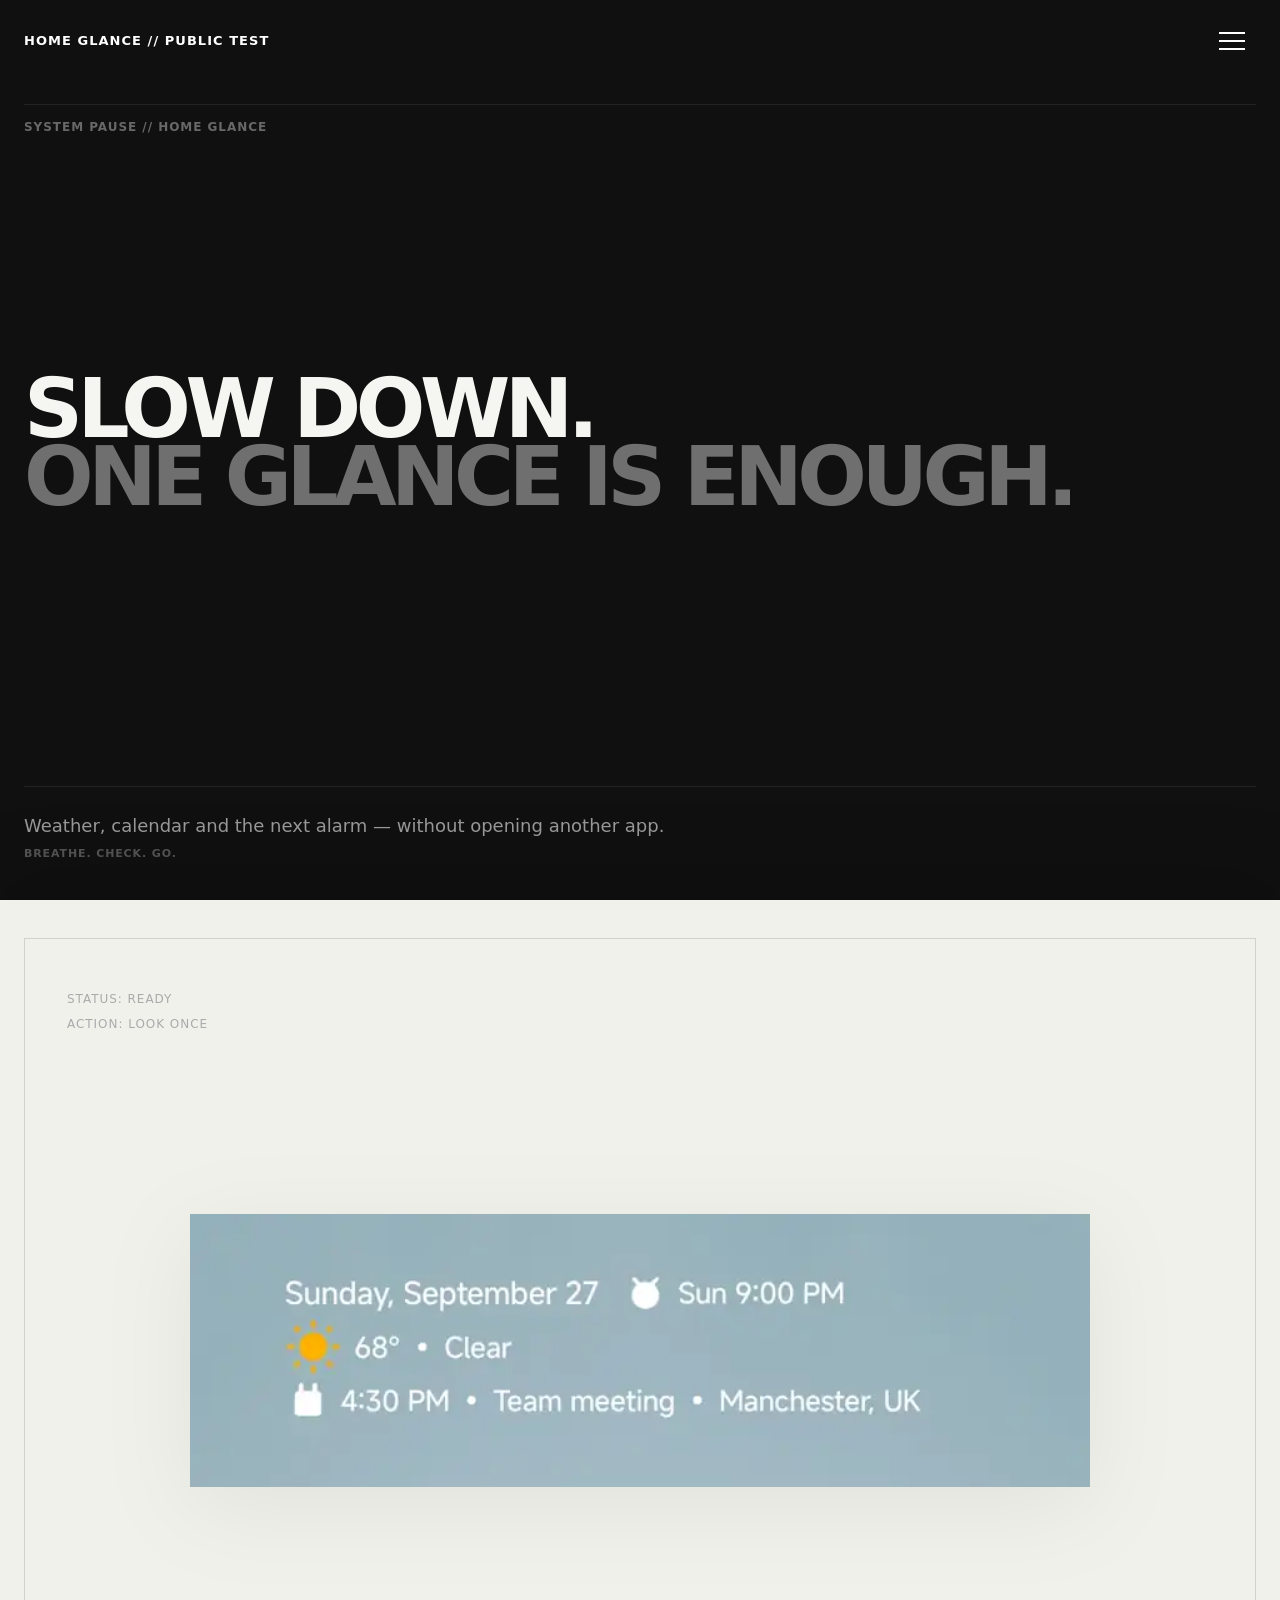
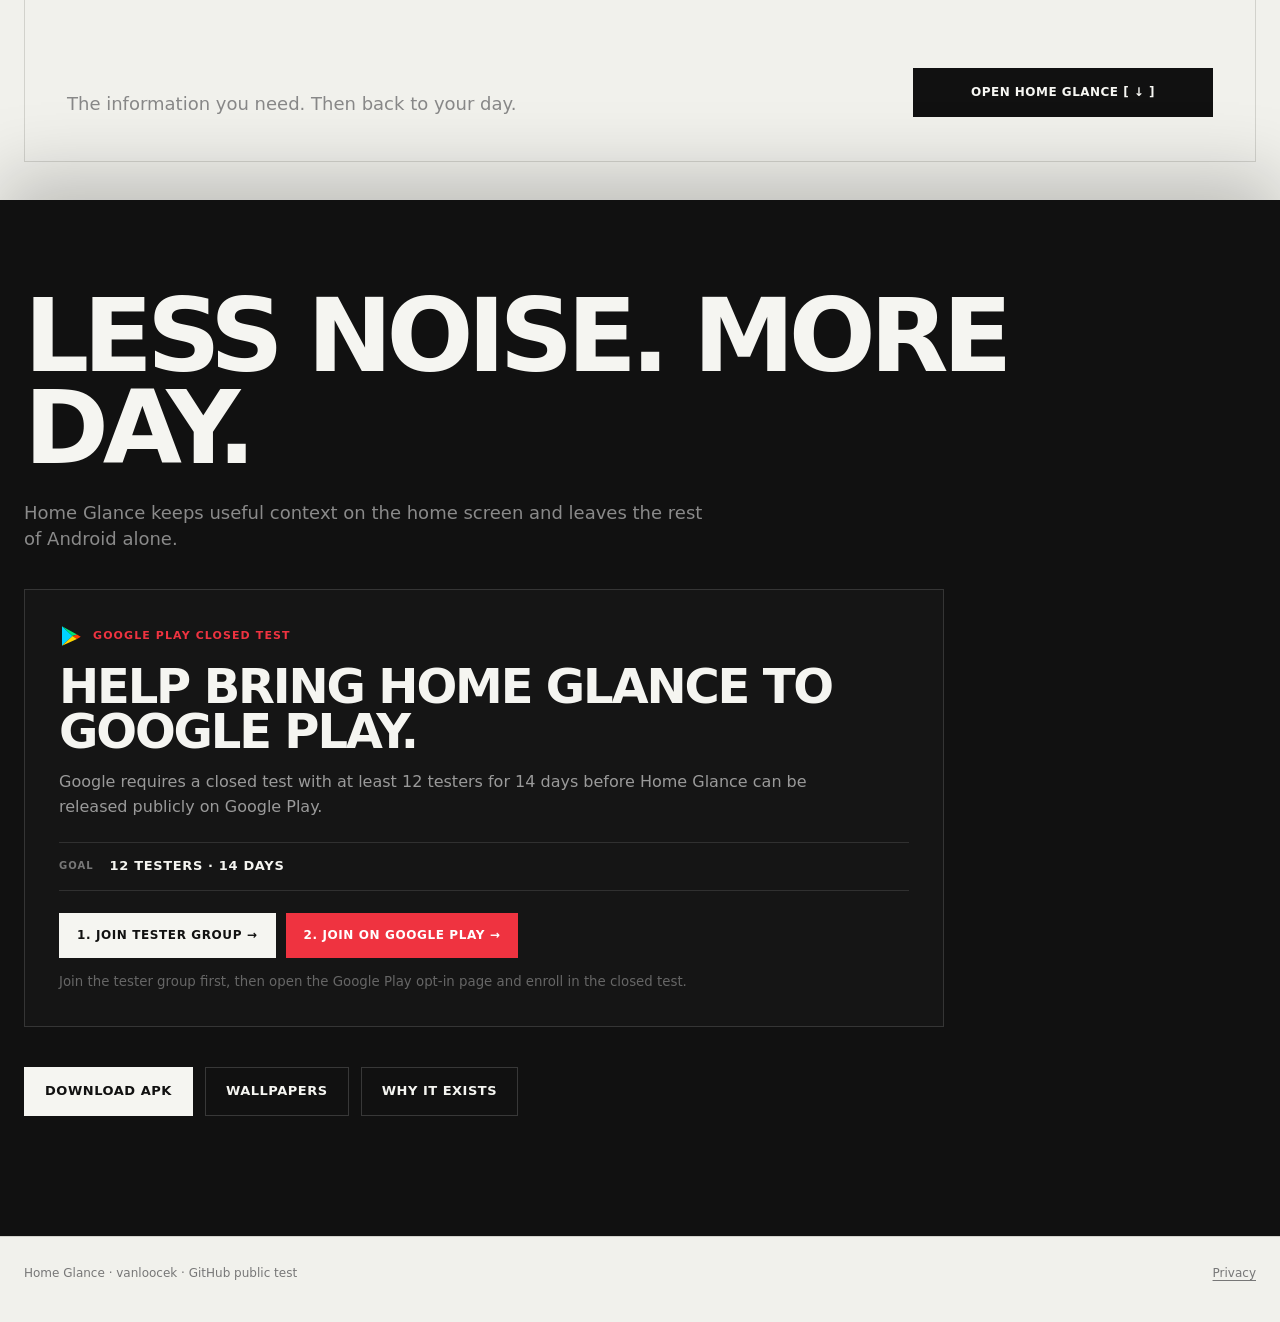
==== commit cbe4ed00: "Refine homepage motto layout" ====
--- a/index.html
+++ b/index.html
@@ -1,6 +1,6 @@
 <!doctype html><html lang="en-US"><head><meta charset="utf-8"><meta name="viewport" content="width=device-width,initial-scale=1"><title>Home Glance</title><meta name="description" content="Home Glance — weather, calendar and next alarm at a glance."><link rel="icon" href="assets/home-glance-icon.webp"><link rel="stylesheet" href="site.css"><script defer src="site.js"></script></head><body class="home-page">
 <main class="home-stack">
-<section class="hero home-panel panel-dark"><div class="wrap hero-grid"><div class="hero-top" data-i18n="home.system"></div><div class="hero-copy"><h1 class="hero-motto"><span class="hero-primary" data-i18n="home.hero1"></span><span class="hero-secondary dim" data-i18n="home.hero2"></span></h1><span class="red-dot"></span></div><div class="hero-bottom"><p><span data-i18n="home.sub"></span><strong data-i18n="home.micro"></strong></p></div></div></section>
+<section class="hero home-panel panel-dark"><div class="wrap hero-grid"><div class="hero-top" data-i18n="home.system"></div><div class="hero-copy"><h1 class="hero-motto"><span class="hero-primary" data-i18n="home.hero1"></span><span class="hero-secondary dim" data-i18n="home.hero2"></span><span class="hero-tertiary" data-i18n="home.hero3"></span></h1><span class="red-dot"></span></div><div class="hero-bottom"><p><span data-i18n="home.sub"></span><strong data-i18n="home.micro"></strong></p></div></div></section>
 <section class="poster-light home-panel panel-light"><div class="wrap poster-frame"><div class="poster-status"><span data-i18n="home.status"></span><span data-i18n="home.action"></span></div><div class="widget-stage"><img src="screenshots/2026-09-27-widget-crop.webp" alt="Home Glance widget"></div><div class="poster-bottom"><p data-i18n="home.widgetText"></p><a class="action" href="features.html" data-i18n="home.button"></a></div></div></section>
 <section class="home-close home-panel panel-dark"><div class="wrap"><h2 data-i18n="home.close"></h2><p data-i18n="home.closeText"></p><div class="tester-callout tester-callout-home"><div class="tester-en"><div class="tester-kicker"><svg class="play-store-icon" viewBox="0 0 32 32" aria-hidden="true" focusable="false"><path fill="#00D2FF" d="M4 3v26l14-13z"/><path fill="#00E676" d="M4 3l20 11-6 2z"/><path fill="#FF3D00" d="M18 16l6-2 5 3-5 3z"/><path fill="#FFD600" d="M4 29l14-13 6 4z"/></svg><span class="tester-eyebrow">GOOGLE PLAY CLOSED TEST</span></div><h3>HELP BRING HOME GLANCE TO GOOGLE PLAY.</h3><p>Google requires a closed test with at least 12 testers for 14 days before Home Glance can be released publicly on Google Play.</p><div class="tester-goal"><span>GOAL</span><strong>12 TESTERS · 14 DAYS</strong></div><div class="tester-actions"><a class="tester-button" href="https://groups.google.com/g/home-glance-testers" target="_blank" rel="noopener">1. JOIN TESTER GROUP →</a><a class="tester-button tester-button-play" href="https://play.google.com/apps/testing/com.vanloocek.homeglance" target="_blank" rel="noopener">2. JOIN ON GOOGLE PLAY →</a></div><small>Join the tester group first, then open the Google Play opt-in page and enroll in the closed test.</small></div><div class="tester-pl"><div class="tester-kicker"><svg class="play-store-icon" viewBox="0 0 32 32" aria-hidden="true" focusable="false"><path fill="#00D2FF" d="M4 3v26l14-13z"/><path fill="#00E676" d="M4 3l20 11-6 2z"/><path fill="#FF3D00" d="M18 16l6-2 5 3-5 3z"/><path fill="#FFD600" d="M4 29l14-13 6 4z"/></svg><span class="tester-eyebrow">TEST ZAMKNIĘTY GOOGLE PLAY</span></div><h3>POMÓŻ WPROWADZIĆ HOME GLANCE DO GOOGLE PLAY.</h3><p>Google wymaga testu zamkniętego z udziałem co najmniej 12 testerów przez 14 dni, zanim Home Glance będzie mógł zostać publicznie udostępniony w Google Play.</p><div class="tester-goal"><span>CEL</span><strong>12 TESTERÓW · 14 DNI</strong></div><div class="tester-actions"><a class="tester-button" href="https://groups.google.com/g/home-glance-testers" target="_blank" rel="noopener">1. DOŁĄCZ DO GRUPY →</a><a class="tester-button tester-button-play" href="https://play.google.com/apps/testing/com.vanloocek.homeglance" target="_blank" rel="noopener">2. DOŁĄCZ W GOOGLE PLAY →</a></div><small>Najpierw dołącz do grupy testerów, a następnie otwórz stronę zapisu Google Play i dołącz do testu zamkniętego.</small></div></div><div class="home-links"><a class="solid-link" href="download.html" data-i18n="common.download"></a><a class="outline-link" href="wallpapers.html" data-i18n="menu.wallpapers"></a><a class="outline-link" href="story.html" data-i18n="menu.story"></a></div></div></section>
 </main><footer class="footer home-footer"><div class="wrap"><span data-i18n="common.footer"></span><a href="privacy.html" data-i18n="menu.privacy"></a></div></footer></body></html>
--- a/site.css
+++ b/site.css
@@ -90,6 +90,8 @@
 .tester-goal span{color:#777;font-size:10px;font-weight:800;letter-spacing:.1em}
 .tester-goal strong{font-size:13px;letter-spacing:.05em}
 .tester-button{display:inline-flex;background:#f5f5f1;color:#111;padding:14px 18px;font-size:12px;font-weight:800;letter-spacing:.05em;text-transform:uppercase}
+.tester-actions{display:flex;flex-wrap:wrap;gap:10px;align-items:center}
+.tester-button-play{background:var(--red);color:#fff}
 .tester-callout small{display:block;color:#666;margin-top:14px;line-height:1.5}
 .detail.dark .tester-callout{border-color:#353535}
 @media(max-width:560px){.tester-callout{padding:24px;margin-top:30px}.tester-goal{align-items:flex-start;flex-direction:column;gap:6px}}
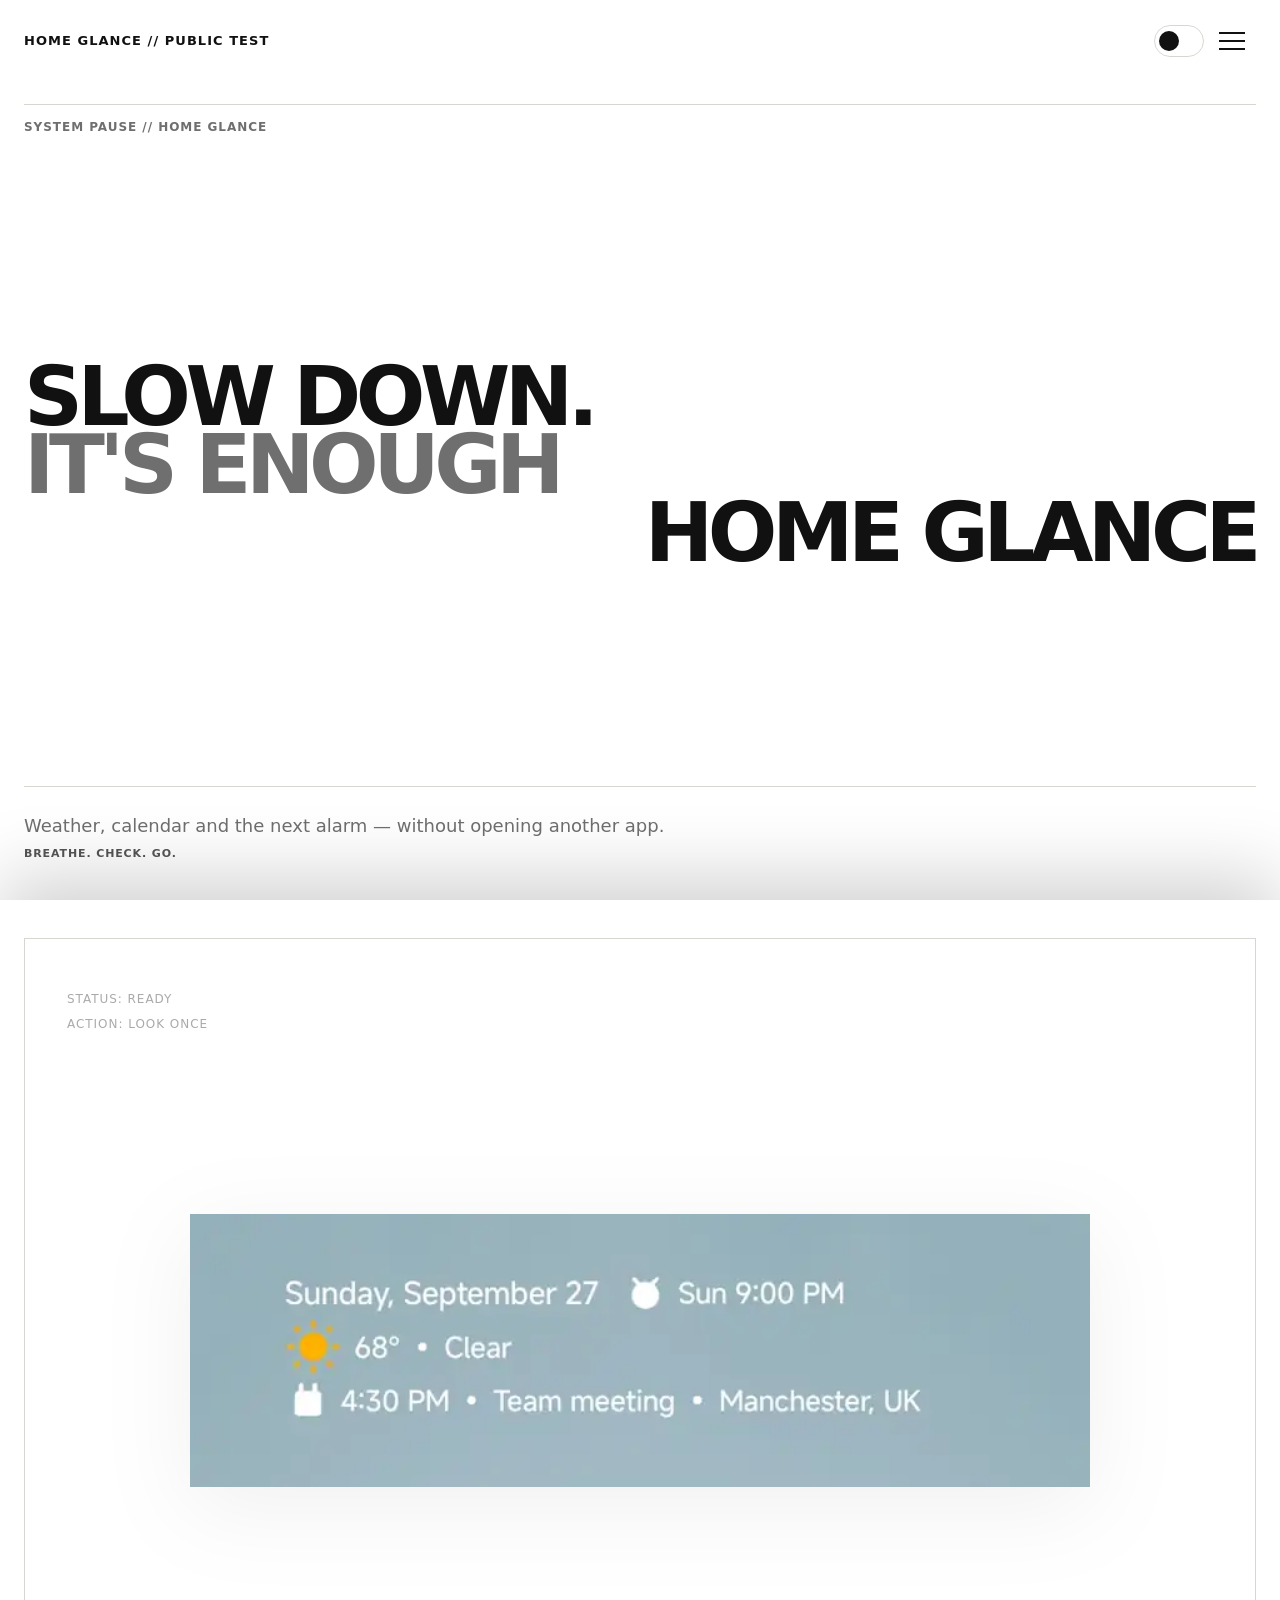
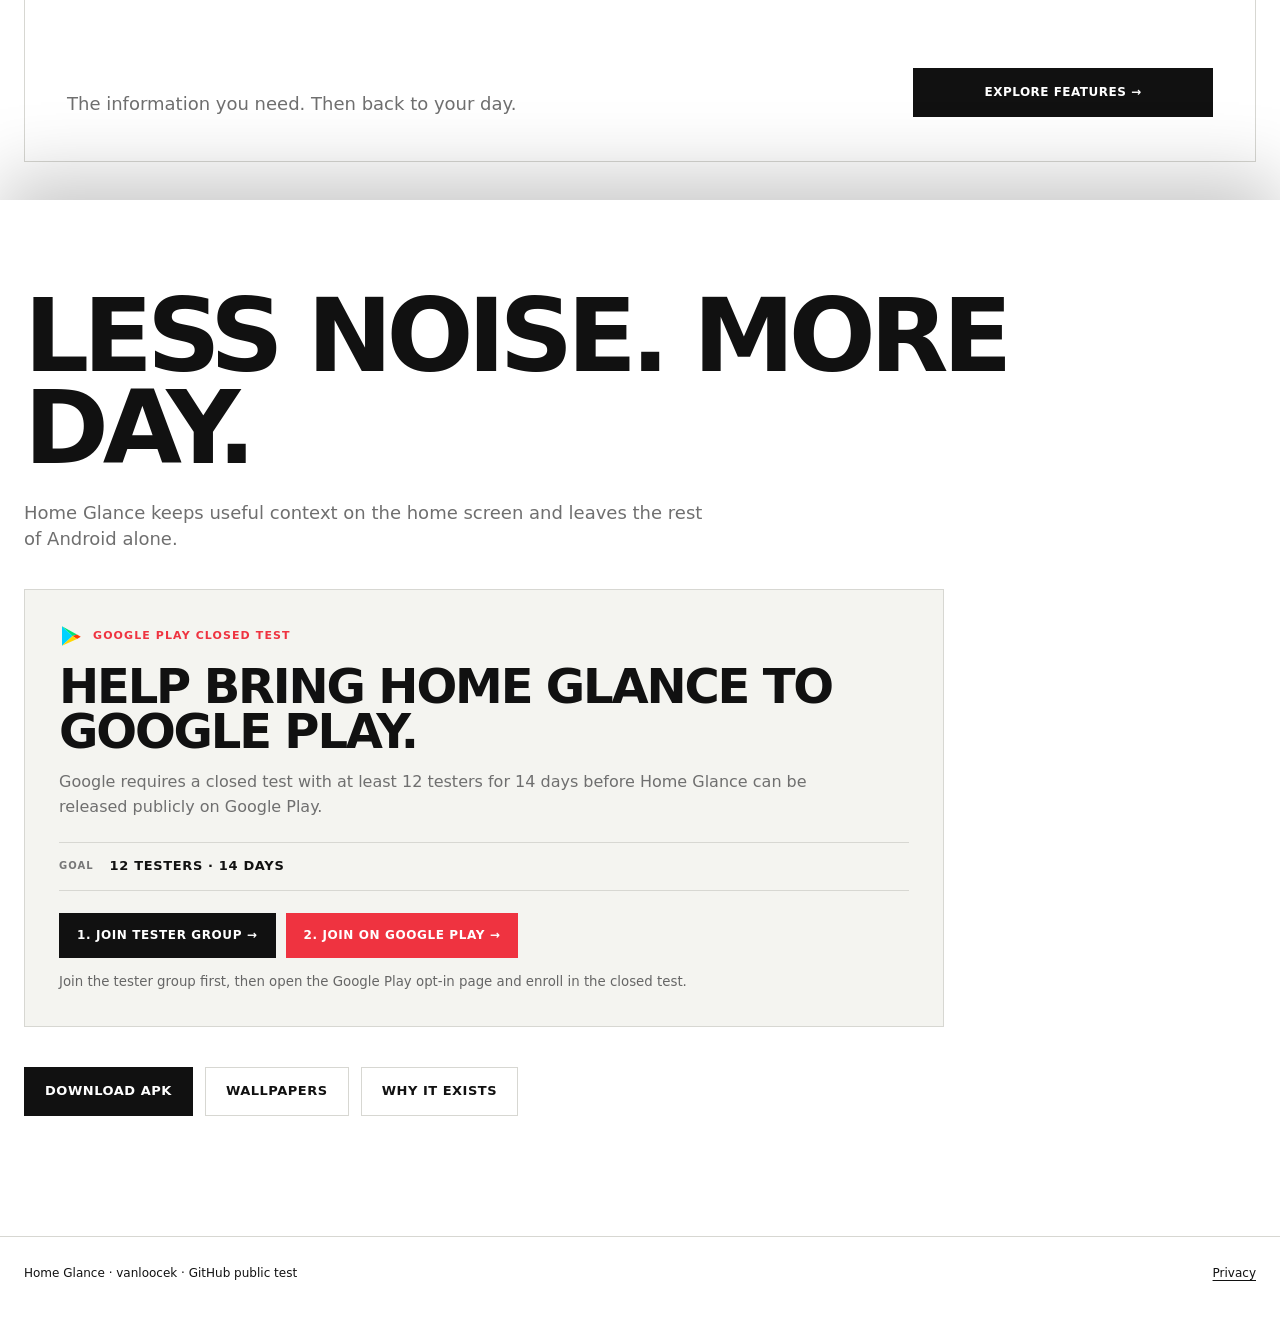
==== commit cb9dc042: "fix(web): add basic HTML fallback and safe preference storage" ====
--- a/index.html
+++ b/index.html
@@ -1,6 +1,6 @@
-<!doctype html><html lang="en-US"><head><meta charset="utf-8"><meta name="viewport" content="width=device-width,initial-scale=1"><title>Home Glance</title><meta name="description" content="Home Glance — weather, calendar and next alarm at a glance."><link rel="icon" href="assets/home-glance-icon.webp"><link rel="stylesheet" href="site.css"><script defer src="site.js"></script></head><body class="home-page">
+<!doctype html><html lang="en-US"><head><meta charset="utf-8"><meta name="viewport" content="width=device-width,initial-scale=1"><title>Home Glance</title><meta name="description" content="Home Glance — weather, calendar and next alarm at a glance."><link rel="icon" href="assets/home-glance-icon.webp"><link rel="stylesheet" href="site.css"><script defer src="site.js"></script></head><body class="home-page"><nav class="fallback-nav" aria-label="Primary navigation"><div class="fallback-nav-inner"><a href="index.html">Home</a><a href="story.html">Why it exists</a><a href="version.html">Current version</a><a href="screenshots.html">Screenshots</a><a href="wallpapers.html">Wallpapers</a><a href="features.html">Features</a><a href="roadmap.html">Roadmap</a><a href="download.html">Download</a><a href="support.html">Support</a><a href="privacy.html">Privacy</a></div></nav>
 <main class="home-stack">
-<section class="hero home-panel panel-dark"><div class="wrap hero-grid"><div class="hero-top" data-i18n="home.system"></div><div class="hero-copy"><h1 class="hero-motto"><span class="hero-primary" data-i18n="home.hero1"></span><span class="hero-secondary dim" data-i18n="home.hero2"></span><span class="hero-tertiary" data-i18n="home.hero3"></span></h1><span class="red-dot"></span></div><div class="hero-bottom"><p><span data-i18n="home.sub"></span><strong data-i18n="home.micro"></strong></p></div></div></section>
-<section class="poster-light home-panel panel-light"><div class="wrap poster-frame"><div class="poster-status"><span data-i18n="home.status"></span><span data-i18n="home.action"></span></div><div class="widget-stage"><img src="screenshots/2026-09-27-widget-crop.webp" alt="Home Glance widget"></div><div class="poster-bottom"><p data-i18n="home.widgetText"></p><a class="action" href="features.html" data-i18n="home.button"></a></div></div></section>
-<section class="home-close home-panel panel-dark"><div class="wrap"><h2 data-i18n="home.close"></h2><p data-i18n="home.closeText"></p><div class="tester-callout tester-callout-home"><div class="tester-en"><div class="tester-kicker"><svg class="play-store-icon" viewBox="0 0 32 32" aria-hidden="true" focusable="false"><path fill="#00D2FF" d="M4 3v26l14-13z"/><path fill="#00E676" d="M4 3l20 11-6 2z"/><path fill="#FF3D00" d="M18 16l6-2 5 3-5 3z"/><path fill="#FFD600" d="M4 29l14-13 6 4z"/></svg><span class="tester-eyebrow">GOOGLE PLAY CLOSED TEST</span></div><h3>HELP BRING HOME GLANCE TO GOOGLE PLAY.</h3><p>Google requires a closed test with at least 12 testers for 14 days before Home Glance can be released publicly on Google Play.</p><div class="tester-goal"><span>GOAL</span><strong>12 TESTERS · 14 DAYS</strong></div><div class="tester-actions"><a class="tester-button" href="https://groups.google.com/g/home-glance-testers" target="_blank" rel="noopener">1. JOIN TESTER GROUP →</a><a class="tester-button tester-button-play" href="https://play.google.com/apps/testing/com.vanloocek.homeglance" target="_blank" rel="noopener">2. JOIN ON GOOGLE PLAY →</a></div><small>Join the tester group first, then open the Google Play opt-in page and enroll in the closed test.</small></div><div class="tester-pl"><div class="tester-kicker"><svg class="play-store-icon" viewBox="0 0 32 32" aria-hidden="true" focusable="false"><path fill="#00D2FF" d="M4 3v26l14-13z"/><path fill="#00E676" d="M4 3l20 11-6 2z"/><path fill="#FF3D00" d="M18 16l6-2 5 3-5 3z"/><path fill="#FFD600" d="M4 29l14-13 6 4z"/></svg><span class="tester-eyebrow">TEST ZAMKNIĘTY GOOGLE PLAY</span></div><h3>POMÓŻ WPROWADZIĆ HOME GLANCE DO GOOGLE PLAY.</h3><p>Google wymaga testu zamkniętego z udziałem co najmniej 12 testerów przez 14 dni, zanim Home Glance będzie mógł zostać publicznie udostępniony w Google Play.</p><div class="tester-goal"><span>CEL</span><strong>12 TESTERÓW · 14 DNI</strong></div><div class="tester-actions"><a class="tester-button" href="https://groups.google.com/g/home-glance-testers" target="_blank" rel="noopener">1. DOŁĄCZ DO GRUPY →</a><a class="tester-button tester-button-play" href="https://play.google.com/apps/testing/com.vanloocek.homeglance" target="_blank" rel="noopener">2. DOŁĄCZ W GOOGLE PLAY →</a></div><small>Najpierw dołącz do grupy testerów, a następnie otwórz stronę zapisu Google Play i dołącz do testu zamkniętego.</small></div></div><div class="home-links"><a class="solid-link" href="download.html" data-i18n="common.download"></a><a class="outline-link" href="wallpapers.html" data-i18n="menu.wallpapers"></a><a class="outline-link" href="story.html" data-i18n="menu.story"></a></div></div></section>
-</main><footer class="footer home-footer"><div class="wrap"><span data-i18n="common.footer"></span><a href="privacy.html" data-i18n="menu.privacy"></a></div></footer></body></html>+<section class="hero home-panel panel-dark"><div class="wrap hero-grid"><div class="hero-top" data-i18n="home.system">SYSTEM PAUSE // HOME GLANCE</div><div class="hero-copy"><h1 class="hero-motto"><span class="hero-primary" data-i18n="home.hero1">SLOW DOWN.</span><span class="hero-secondary dim" data-i18n="home.hero2">IT'S ENOUGH</span><span class="hero-tertiary" data-i18n="home.hero3">HOME GLANCE</span></h1><span class="red-dot"></span></div><div class="hero-bottom"><p><span data-i18n="home.sub">Weather, calendar and the next alarm — without opening another app.</span><strong data-i18n="home.micro">BREATHE. CHECK. GO.</strong></p></div></div></section>
+<section class="poster-light home-panel panel-light"><div class="wrap poster-frame"><div class="poster-status"><span data-i18n="home.status">STATUS: READY</span><span data-i18n="home.action">ACTION: LOOK ONCE</span></div><div class="widget-stage"><img src="screenshots/2026-09-27-widget-crop.webp" alt="Home Glance widget"></div><div class="poster-bottom"><p data-i18n="home.widgetText">The information you need. Then back to your day.</p><a class="action" href="features.html" data-i18n="home.button">EXPLORE FEATURES →</a></div></div></section>
+<section class="home-close home-panel panel-dark"><div class="wrap"><h2 data-i18n="home.close">LESS NOISE. MORE DAY.</h2><p data-i18n="home.closeText">Home Glance keeps useful context on the home screen and leaves the rest of Android alone.</p><div class="tester-callout tester-callout-home"><div class="tester-en"><div class="tester-kicker"><svg class="play-store-icon" viewBox="0 0 32 32" aria-hidden="true" focusable="false"><path fill="#00D2FF" d="M4 3v26l14-13z"/><path fill="#00E676" d="M4 3l20 11-6 2z"/><path fill="#FF3D00" d="M18 16l6-2 5 3-5 3z"/><path fill="#FFD600" d="M4 29l14-13 6 4z"/></svg><span class="tester-eyebrow">GOOGLE PLAY CLOSED TEST</span></div><h3>HELP BRING HOME GLANCE TO GOOGLE PLAY.</h3><p>Google requires a closed test with at least 12 testers for 14 days before Home Glance can be released publicly on Google Play.</p><div class="tester-goal"><span>GOAL</span><strong>12 TESTERS · 14 DAYS</strong></div><div class="tester-actions"><a class="tester-button" href="https://groups.google.com/g/home-glance-testers" target="_blank" rel="noopener">1. JOIN TESTER GROUP →</a><a class="tester-button tester-button-play" href="https://play.google.com/apps/testing/com.vanloocek.homeglance" target="_blank" rel="noopener">2. JOIN ON GOOGLE PLAY →</a></div><small>Join the tester group first, then open the Google Play opt-in page and enroll in the closed test.</small></div><div class="tester-pl"><div class="tester-kicker"><svg class="play-store-icon" viewBox="0 0 32 32" aria-hidden="true" focusable="false"><path fill="#00D2FF" d="M4 3v26l14-13z"/><path fill="#00E676" d="M4 3l20 11-6 2z"/><path fill="#FF3D00" d="M18 16l6-2 5 3-5 3z"/><path fill="#FFD600" d="M4 29l14-13 6 4z"/></svg><span class="tester-eyebrow">TEST ZAMKNIĘTY GOOGLE PLAY</span></div><h3>POMÓŻ WPROWADZIĆ HOME GLANCE DO GOOGLE PLAY.</h3><p>Google wymaga testu zamkniętego z udziałem co najmniej 12 testerów przez 14 dni, zanim Home Glance będzie mógł zostać publicznie udostępniony w Google Play.</p><div class="tester-goal"><span>CEL</span><strong>12 TESTERÓW · 14 DNI</strong></div><div class="tester-actions"><a class="tester-button" href="https://groups.google.com/g/home-glance-testers" target="_blank" rel="noopener">1. DOŁĄCZ DO GRUPY →</a><a class="tester-button tester-button-play" href="https://play.google.com/apps/testing/com.vanloocek.homeglance" target="_blank" rel="noopener">2. DOŁĄCZ W GOOGLE PLAY →</a></div><small>Najpierw dołącz do grupy testerów, a następnie otwórz stronę zapisu Google Play i dołącz do testu zamkniętego.</small></div></div><div class="home-links"><a class="solid-link" href="download.html" data-i18n="common.download">Download APK</a><a class="outline-link" href="wallpapers.html" data-i18n="menu.wallpapers">Wallpapers</a><a class="outline-link" href="story.html" data-i18n="menu.story">Why it exists</a></div></div></section>
+</main><footer class="footer home-footer"><div class="wrap"><span data-i18n="common.footer">Home Glance · vanloocek · GitHub public test</span><a href="privacy.html" data-i18n="menu.privacy">Privacy</a></div></footer></body></html>
--- a/site.css
+++ b/site.css
@@ -10,12 +10,13 @@
 .home-page .hero{height:100svh;min-height:100svh;padding:104px 0 38px;align-items:stretch}
 .home-page .hero-grid{min-height:0;height:100%;grid-template-columns:1fr;grid-template-rows:auto 1fr auto;gap:18px}
 .home-page .hero-top{grid-column:1}
-.home-page .hero-copy{grid-column:1;align-self:center;min-width:0;padding:8px 0 2px}
+.home-page .hero-copy{grid-column:1;align-self:center;min-width:0;padding:8px 0 2px;position:relative}
 .home-page .hero-bottom{grid-column:1;align-self:end}
 .home-page .hero-motto{display:flex;flex-direction:column;align-items:flex-start;gap:.01em;margin:0;max-width:100%;font-size:clamp(54px,min(6.4vw,10.6vh),112px);line-height:.82;letter-spacing:-.067em;text-wrap:balance}
-.home-page .hero-primary,.home-page .hero-secondary{display:block;max-width:100%}
+.home-page .hero-primary,.home-page .hero-secondary,.home-page .hero-tertiary{display:block;max-width:100%}
 .home-page .hero-primary{color:#f5f5f1;opacity:0;transform:translateY(18px);animation:heroPrimaryIn .58s cubic-bezier(.2,.7,.2,1) .18s forwards}
 .home-page .hero-secondary{color:#6f6f6f;opacity:0;transform:translateY(22px);animation:heroSecondaryIn .72s cubic-bezier(.2,.7,.2,1) 1.05s forwards}
+.home-page .hero-tertiary{color:#f5f5f1;align-self:flex-end;text-align:right;opacity:0;transform:translateY(22px);animation:heroSecondaryIn .72s cubic-bezier(.2,.7,.2,1) 1.92s forwards}
 .home-page .red-dot{opacity:0;transform:scale(.65);animation:heroDotIn .38s ease 1.8s forwards}
 @keyframes heroPrimaryIn{to{opacity:1;transform:translateY(0)}}
 @keyframes heroSecondaryIn{to{opacity:1;transform:translateY(0)}}
@@ -40,7 +41,7 @@
   .home-page .hero-code{width:34px;height:34px}
 }
 @media (prefers-reduced-motion:reduce){
-  .home-page .hero-primary,.home-page .hero-secondary,.home-page .red-dot{animation:none;opacity:1;transform:none}
+  .home-page .hero-primary,.home-page .hero-secondary,.home-page .hero-tertiary,.home-page .red-dot{animation:none;opacity:1;transform:none}
   .home-panel{position:relative}
 }
 
@@ -49,7 +50,7 @@
 .detail>.wrap.policy{max-width:1200px}
 .carousel-phone,.carousel-slide figcaption{width:min(310px,58vw)}
 .home-page .hero-code{display:none!important}
-.home-page .red-dot{opacity:0;transform:none;box-shadow:none;animation:stopSignal 2.4s steps(1,end) 1.85s infinite}
+.home-page .red-dot{position:absolute;left:-1px;top:-10px;margin:0;opacity:0;transform:none;box-shadow:none;animation:stopSignal 2.4s steps(1,end) 1.85s infinite}
 @keyframes stopSignal{0%,43%{opacity:1}44%,72%{opacity:0}73%,100%{opacity:1}}
 .release-pl{display:none}
 [lang="pl"] .release-en{display:none}
@@ -138,3 +139,159 @@
     opacity:1;
   }
 }
+
+
+/* 2026-09-30: persistent black / white site theme */
+:root[data-theme="light"]{
+  --ink:#111;
+  --paper:#fff;
+  --line:#d7d7d2;
+  --theme-bg:#fff;
+  --theme-fg:#111;
+  --theme-muted:#6f6f6f;
+  --theme-soft:#f4f4f0;
+  --theme-inverse:#111;
+  --theme-inverse-fg:#fff;
+}
+:root[data-theme="dark"]{
+  --ink:#f5f5f1;
+  --paper:#0d0d0d;
+  --line:#303030;
+  --theme-bg:#0d0d0d;
+  --theme-fg:#f5f5f1;
+  --theme-muted:#999;
+  --theme-soft:#151515;
+  --theme-inverse:#f5f5f1;
+  --theme-inverse-fg:#111;
+}
+body,
+.home-page,
+.hero,
+.poster-light,
+.home-page .poster-light,
+.home-close,
+.detail,
+.detail.dark,
+.info-block,
+.detail.dark .info-block,
+.home-footer,
+.footer{
+  background:var(--theme-bg)!important;
+  color:var(--theme-fg)!important;
+}
+.home-page .hero-primary,
+.home-page .hero-tertiary{color:var(--theme-fg)!important}
+.home-page .hero-secondary,
+.hero h1 .dim{color:var(--theme-muted)!important}
+.hero-top,
+.hero-bottom,
+.home-close p,
+.poster-bottom p,
+.info-block p,
+.detail.dark .info-block p,
+.version-card p,
+.policy p,
+.download-panel p,
+.release-copy p{color:var(--theme-muted)!important}
+.hero-top,
+.hero-bottom,
+.detail-head,
+.version-card,
+.support-list,
+.support-link,
+.footer,
+.release-section,
+.release-meta span,
+.release-code,
+.download-panel,
+.poster-frame,
+.device-chip{border-color:var(--line)!important}
+.detail-grid,
+.detail.dark .detail-grid{background:var(--line)!important;border-color:var(--line)!important}
+.poster-bottom .action,
+.download-button,
+.solid-link,
+.tester-button{
+  background:var(--theme-inverse)!important;
+  color:var(--theme-inverse-fg)!important;
+  border-color:var(--theme-inverse)!important;
+}
+.tester-button-play{background:var(--red)!important;color:#fff!important;border-color:var(--red)!important}
+.outline-link{border-color:var(--line)!important}
+.carousel-arrow{border-color:var(--line)!important;color:var(--theme-fg)!important}
+.carousel-arrow:hover{background:var(--theme-inverse)!important;color:var(--theme-inverse-fg)!important}
+.carousel-counter b{color:var(--theme-fg)!important}
+.carousel-dot{background:color-mix(in srgb,var(--theme-fg) 24%,transparent)!important}
+.carousel-dot.active{background:var(--theme-fg)!important}
+.release-code{background:var(--theme-soft)!important}
+.tester-callout{
+  background:var(--theme-soft)!important;
+  color:var(--theme-fg)!important;
+  border-color:var(--line)!important;
+}
+.tester-callout p{color:var(--theme-muted)!important}
+.tester-goal{border-color:var(--line)!important}
+.menu-overlay{
+  background:var(--theme-bg)!important;
+  color:var(--theme-fg)!important;
+}
+.menu-nav a,
+.menu-side{border-color:var(--line)!important}
+.language-current,
+.language-options,
+.language-option-full{
+  background:var(--theme-soft)!important;
+  color:var(--theme-fg)!important;
+  border-color:var(--line)!important;
+}
+.language-option-full:hover,
+.language-option-full[aria-selected="true"]{background:color-mix(in srgb,var(--theme-fg) 10%,var(--theme-bg))!important}
+.site-actions{display:flex;align-items:center;gap:4px;flex:0 0 auto}
+.site-brand{max-width:calc(100% - 126px)}
+.theme-toggle{
+  width:50px;
+  height:32px;
+  padding:4px;
+  border:1px solid var(--line);
+  border-radius:999px;
+  background:transparent;
+  color:var(--theme-fg);
+  display:flex;
+  align-items:center;
+  cursor:pointer;
+}
+.theme-toggle-track{width:40px;height:22px;display:flex;align-items:center}
+.theme-toggle-knob{
+  width:20px;
+  height:20px;
+  border-radius:50%;
+  background:currentColor;
+  transform:translateX(0);
+  transition:transform .22s ease;
+}
+:root[data-theme="dark"] .theme-toggle-knob{transform:translateX(20px)}
+:root[data-theme="light"] .theme-toggle-knob{transform:translateX(0)}
+:root[data-theme="light"] .site-brand-main,
+:root[data-theme="light"] .menu-button{
+  color:#111;
+  mix-blend-mode:normal;
+}
+:root[data-theme="dark"] .site-brand-main,
+:root[data-theme="dark"] .menu-button{
+  color:#fff;
+  mix-blend-mode:normal;
+}
+@media(max-width:560px){
+  .site-brand{max-width:calc(100% - 116px);font-size:11px}
+  .site-actions{gap:0}
+  .theme-toggle{width:46px;height:30px;padding:4px}
+  .theme-toggle-track{width:36px;height:20px}
+  .theme-toggle-knob{width:18px;height:18px}
+  :root[data-theme="dark"] .theme-toggle-knob{transform:translateX(18px)}
+}
+@media(prefers-reduced-motion:reduce){
+  .theme-toggle-knob{transition:none}
+}
+
+/* Progressive fallback: basic navigation/content remain usable without site.js. */
+.fallback-nav{background:#111;color:#f6f6f2;border-bottom:1px solid #2a2a2a}.fallback-nav-inner{width:min(var(--max),calc(100% - 48px));margin:0 auto;padding:14px 0;display:flex;flex-wrap:wrap;gap:10px 18px;align-items:center}.fallback-nav a{font-size:12px;font-weight:800;letter-spacing:.04em;text-transform:uppercase;text-decoration:underline;text-underline-offset:3px}.navigation-ready .fallback-nav{display:none}html:not(.navigation-ready) .shot-carousel{display:block}html:not(.navigation-ready) .shot-carousel .carousel-arrow,html:not(.navigation-ready) .shot-carousel .carousel-footer{display:none}html:not(.navigation-ready) .shot-carousel .carousel-viewport{overflow:visible}html:not(.navigation-ready) .shot-carousel .carousel-track{display:grid;grid-template-columns:repeat(auto-fit,minmax(260px,1fr));gap:28px;transform:none!important}html:not(.navigation-ready) .shot-carousel .carousel-slide{min-width:0}html:not(.navigation-ready) .shot-carousel .carousel-phone,html:not(.navigation-ready) .shot-carousel .carousel-slide figcaption{width:min(100%,420px)}@media(max-width:900px){.fallback-nav-inner{width:calc(100% - 28px)}}
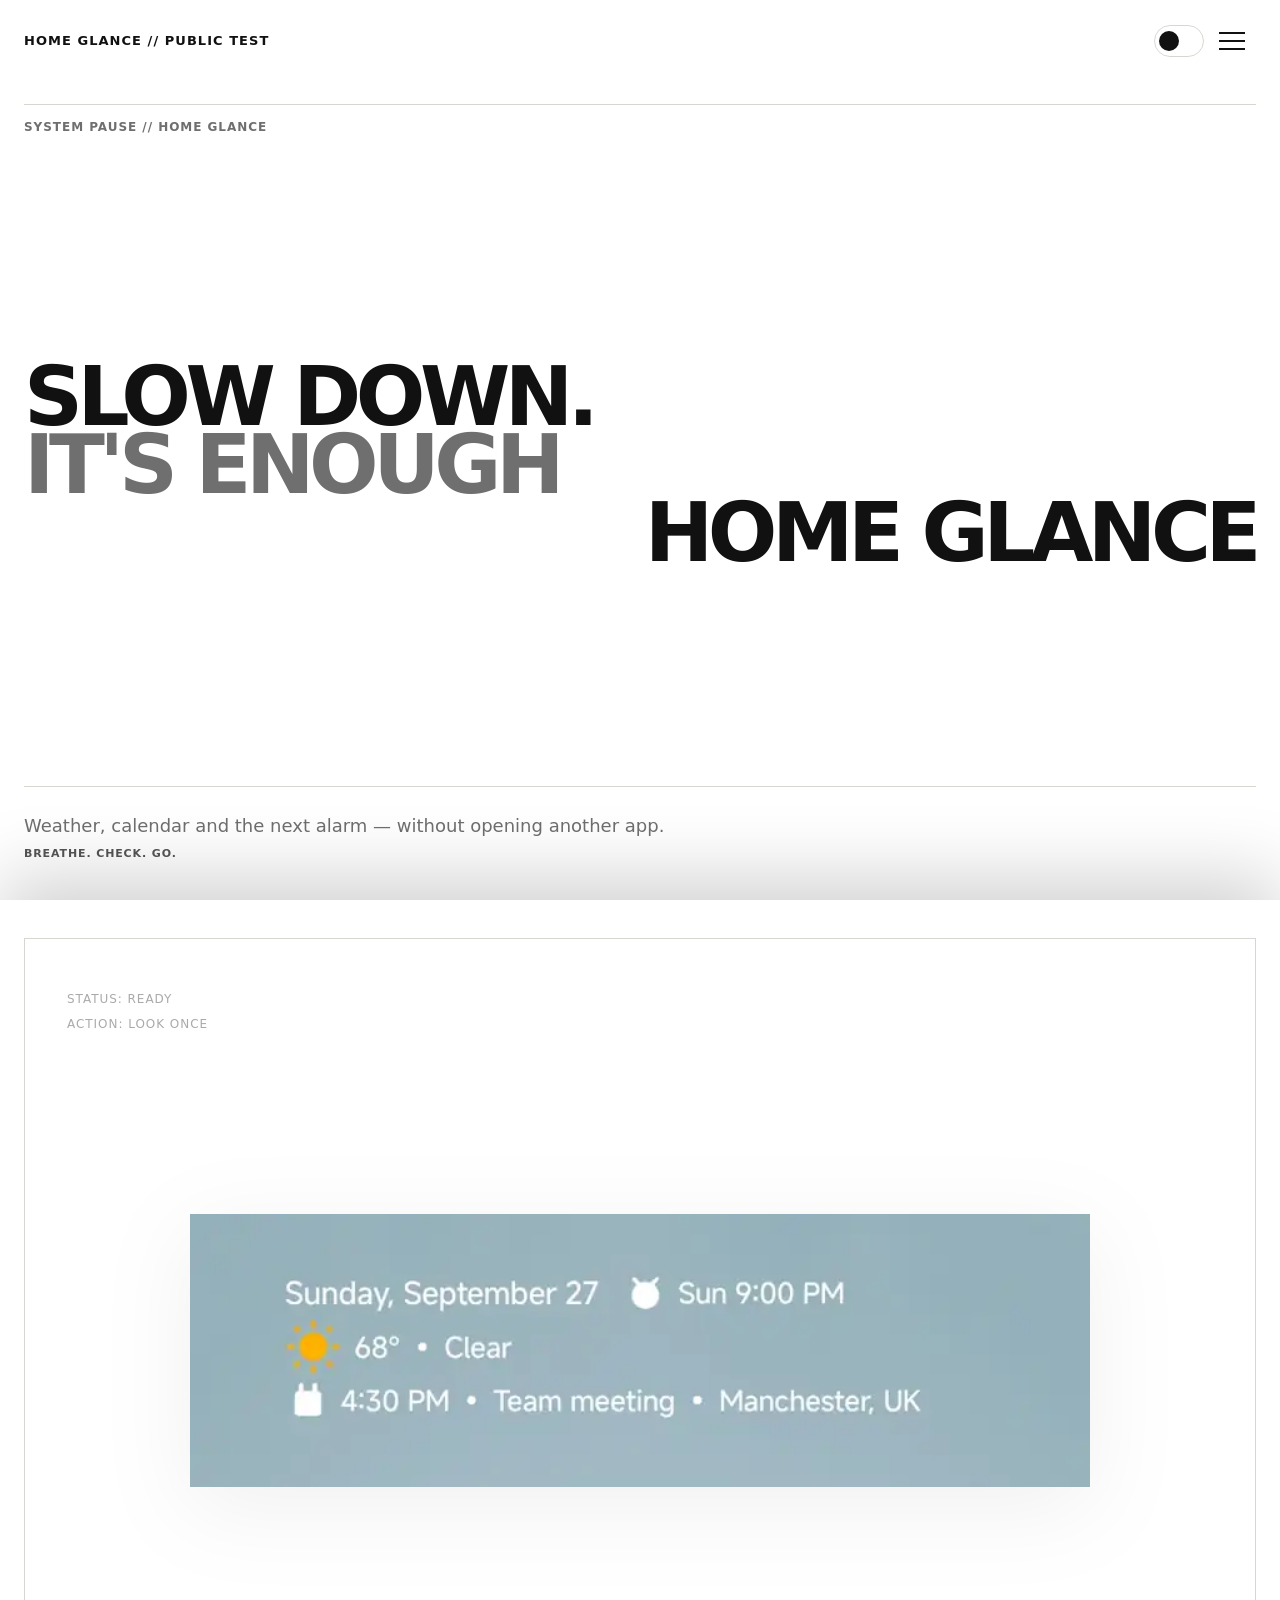
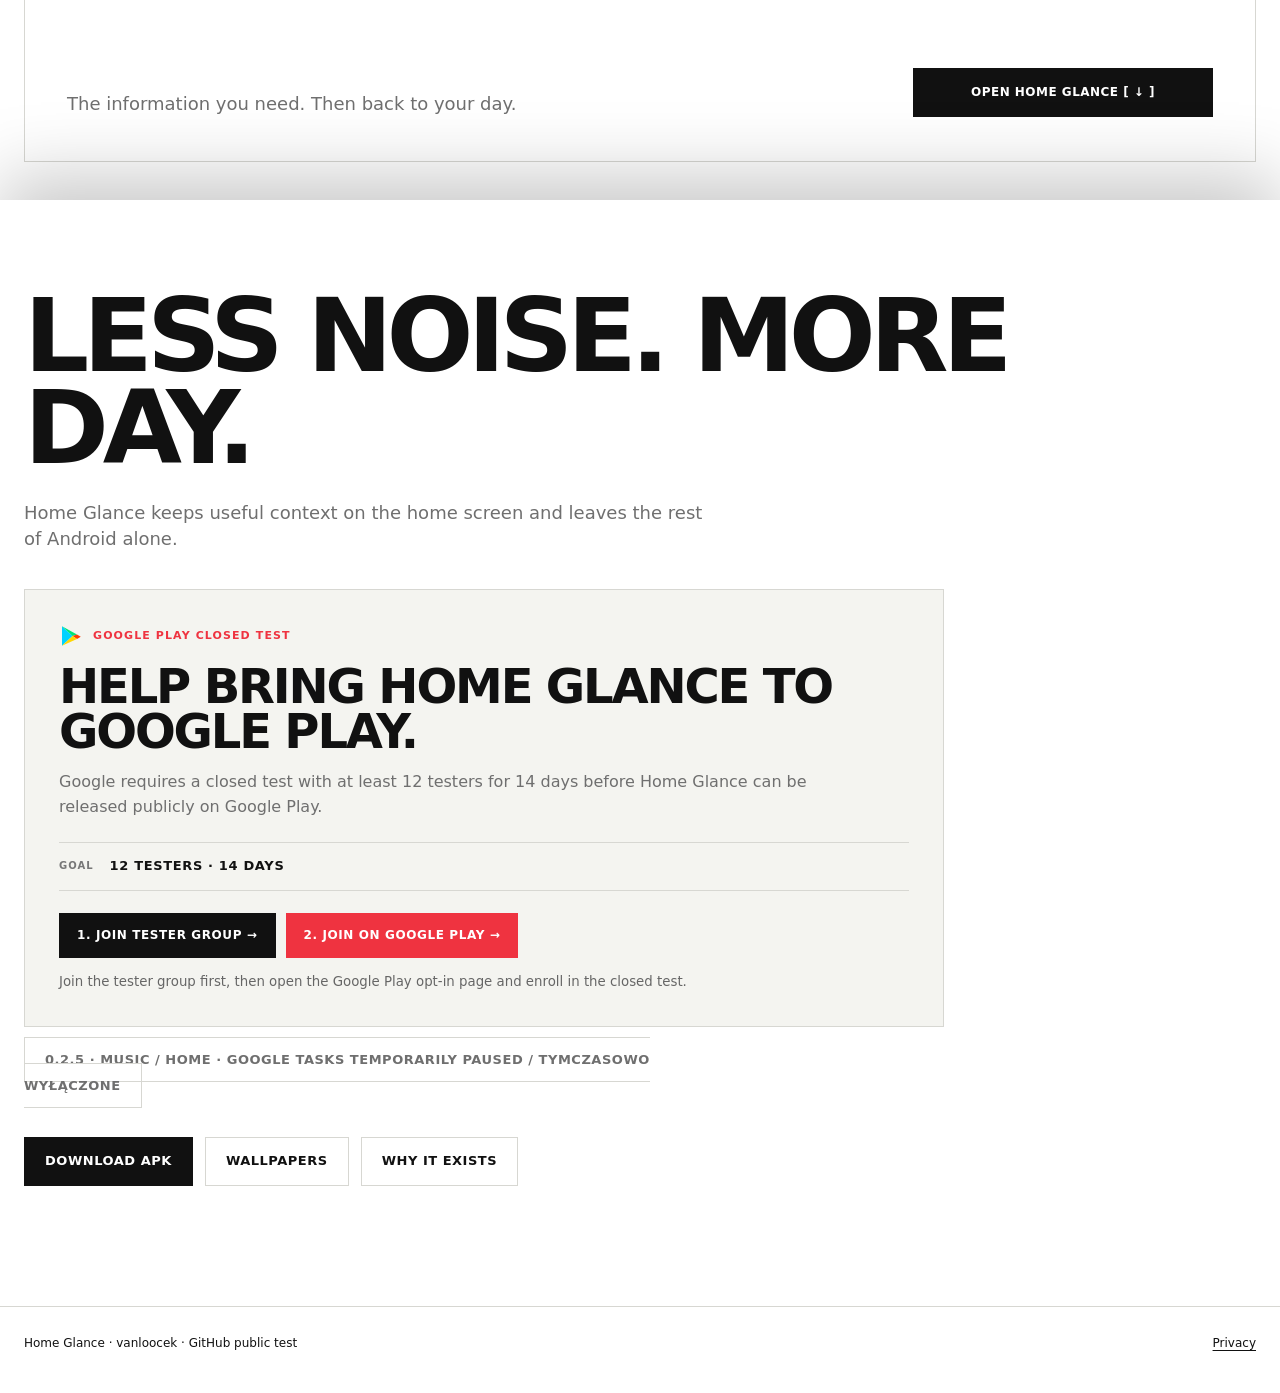
==== commit 5b6a92db: "Publish Home Glance 0.2.5 release details and privacy policy" ====
--- a/index.html
+++ b/index.html
@@ -1,6 +1,6 @@
-<!doctype html><html lang="en-US"><head><meta charset="utf-8"><meta name="viewport" content="width=device-width,initial-scale=1"><title>Home Glance</title><meta name="description" content="Home Glance — weather, calendar and next alarm at a glance."><link rel="icon" href="assets/home-glance-icon.webp"><link rel="stylesheet" href="site.css"><script defer src="site.js"></script></head><body class="home-page"><nav class="fallback-nav" aria-label="Primary navigation"><div class="fallback-nav-inner"><a href="index.html">Home</a><a href="story.html">Why it exists</a><a href="version.html">Current version</a><a href="screenshots.html">Screenshots</a><a href="wallpapers.html">Wallpapers</a><a href="features.html">Features</a><a href="roadmap.html">Roadmap</a><a href="download.html">Download</a><a href="support.html">Support</a><a href="privacy.html">Privacy</a></div></nav>
+<!doctype html><html lang="en-US"><head><meta charset="utf-8"><meta name="viewport" content="width=device-width,initial-scale=1"><title>Home Glance</title><meta name="description" content="Home Glance — weather, calendar and next alarm at a glance."><link rel="icon" href="assets/home-glance-icon.webp"><link rel="stylesheet" href="site.css"><script defer src="site.js"></script></head><body class="home-page">
 <main class="home-stack">
-<section class="hero home-panel panel-dark"><div class="wrap hero-grid"><div class="hero-top" data-i18n="home.system">SYSTEM PAUSE // HOME GLANCE</div><div class="hero-copy"><h1 class="hero-motto"><span class="hero-primary" data-i18n="home.hero1">SLOW DOWN.</span><span class="hero-secondary dim" data-i18n="home.hero2">IT'S ENOUGH</span><span class="hero-tertiary" data-i18n="home.hero3">HOME GLANCE</span></h1><span class="red-dot"></span></div><div class="hero-bottom"><p><span data-i18n="home.sub">Weather, calendar and the next alarm — without opening another app.</span><strong data-i18n="home.micro">BREATHE. CHECK. GO.</strong></p></div></div></section>
-<section class="poster-light home-panel panel-light"><div class="wrap poster-frame"><div class="poster-status"><span data-i18n="home.status">STATUS: READY</span><span data-i18n="home.action">ACTION: LOOK ONCE</span></div><div class="widget-stage"><img src="screenshots/2026-09-27-widget-crop.webp" alt="Home Glance widget"></div><div class="poster-bottom"><p data-i18n="home.widgetText">The information you need. Then back to your day.</p><a class="action" href="features.html" data-i18n="home.button">EXPLORE FEATURES →</a></div></div></section>
-<section class="home-close home-panel panel-dark"><div class="wrap"><h2 data-i18n="home.close">LESS NOISE. MORE DAY.</h2><p data-i18n="home.closeText">Home Glance keeps useful context on the home screen and leaves the rest of Android alone.</p><div class="tester-callout tester-callout-home"><div class="tester-en"><div class="tester-kicker"><svg class="play-store-icon" viewBox="0 0 32 32" aria-hidden="true" focusable="false"><path fill="#00D2FF" d="M4 3v26l14-13z"/><path fill="#00E676" d="M4 3l20 11-6 2z"/><path fill="#FF3D00" d="M18 16l6-2 5 3-5 3z"/><path fill="#FFD600" d="M4 29l14-13 6 4z"/></svg><span class="tester-eyebrow">GOOGLE PLAY CLOSED TEST</span></div><h3>HELP BRING HOME GLANCE TO GOOGLE PLAY.</h3><p>Google requires a closed test with at least 12 testers for 14 days before Home Glance can be released publicly on Google Play.</p><div class="tester-goal"><span>GOAL</span><strong>12 TESTERS · 14 DAYS</strong></div><div class="tester-actions"><a class="tester-button" href="https://groups.google.com/g/home-glance-testers" target="_blank" rel="noopener">1. JOIN TESTER GROUP →</a><a class="tester-button tester-button-play" href="https://play.google.com/apps/testing/com.vanloocek.homeglance" target="_blank" rel="noopener">2. JOIN ON GOOGLE PLAY →</a></div><small>Join the tester group first, then open the Google Play opt-in page and enroll in the closed test.</small></div><div class="tester-pl"><div class="tester-kicker"><svg class="play-store-icon" viewBox="0 0 32 32" aria-hidden="true" focusable="false"><path fill="#00D2FF" d="M4 3v26l14-13z"/><path fill="#00E676" d="M4 3l20 11-6 2z"/><path fill="#FF3D00" d="M18 16l6-2 5 3-5 3z"/><path fill="#FFD600" d="M4 29l14-13 6 4z"/></svg><span class="tester-eyebrow">TEST ZAMKNIĘTY GOOGLE PLAY</span></div><h3>POMÓŻ WPROWADZIĆ HOME GLANCE DO GOOGLE PLAY.</h3><p>Google wymaga testu zamkniętego z udziałem co najmniej 12 testerów przez 14 dni, zanim Home Glance będzie mógł zostać publicznie udostępniony w Google Play.</p><div class="tester-goal"><span>CEL</span><strong>12 TESTERÓW · 14 DNI</strong></div><div class="tester-actions"><a class="tester-button" href="https://groups.google.com/g/home-glance-testers" target="_blank" rel="noopener">1. DOŁĄCZ DO GRUPY →</a><a class="tester-button tester-button-play" href="https://play.google.com/apps/testing/com.vanloocek.homeglance" target="_blank" rel="noopener">2. DOŁĄCZ W GOOGLE PLAY →</a></div><small>Najpierw dołącz do grupy testerów, a następnie otwórz stronę zapisu Google Play i dołącz do testu zamkniętego.</small></div></div><div class="home-links"><a class="solid-link" href="download.html" data-i18n="common.download">Download APK</a><a class="outline-link" href="wallpapers.html" data-i18n="menu.wallpapers">Wallpapers</a><a class="outline-link" href="story.html" data-i18n="menu.story">Why it exists</a></div></div></section>
-</main><footer class="footer home-footer"><div class="wrap"><span data-i18n="common.footer">Home Glance · vanloocek · GitHub public test</span><a href="privacy.html" data-i18n="menu.privacy">Privacy</a></div></footer></body></html>+<section class="hero home-panel panel-dark"><div class="wrap hero-grid"><div class="hero-top" data-i18n="home.system"></div><div class="hero-copy"><h1 class="hero-motto"><span class="hero-primary" data-i18n="home.hero1"></span><span class="hero-secondary dim" data-i18n="home.hero2"></span><span class="hero-tertiary" data-i18n="home.hero3"></span></h1><span class="red-dot"></span></div><div class="hero-bottom"><p><span data-i18n="home.sub"></span><strong data-i18n="home.micro"></strong></p></div></div></section>
+<section class="poster-light home-panel panel-light"><div class="wrap poster-frame"><div class="poster-status"><span data-i18n="home.status"></span><span data-i18n="home.action"></span></div><div class="widget-stage"><img src="screenshots/2026-09-27-widget-crop.webp" alt="Home Glance widget"></div><div class="poster-bottom"><p data-i18n="home.widgetText"></p><a class="action" href="features.html" data-i18n="home.button"></a></div></div></section>
+<section class="home-close home-panel panel-dark"><div class="wrap"><h2 data-i18n="home.close"></h2><p data-i18n="home.closeText"></p><div class="tester-callout tester-callout-home"><div class="tester-en"><div class="tester-kicker"><svg class="play-store-icon" viewBox="0 0 32 32" aria-hidden="true" focusable="false"><path fill="#00D2FF" d="M4 3v26l14-13z"/><path fill="#00E676" d="M4 3l20 11-6 2z"/><path fill="#FF3D00" d="M18 16l6-2 5 3-5 3z"/><path fill="#FFD600" d="M4 29l14-13 6 4z"/></svg><span class="tester-eyebrow">GOOGLE PLAY CLOSED TEST</span></div><h3>HELP BRING HOME GLANCE TO GOOGLE PLAY.</h3><p>Google requires a closed test with at least 12 testers for 14 days before Home Glance can be released publicly on Google Play.</p><div class="tester-goal"><span>GOAL</span><strong>12 TESTERS · 14 DAYS</strong></div><div class="tester-actions"><a class="tester-button" href="https://groups.google.com/g/home-glance-testers" target="_blank" rel="noopener">1. JOIN TESTER GROUP →</a><a class="tester-button tester-button-play" href="https://play.google.com/apps/testing/com.vanloocek.homeglance" target="_blank" rel="noopener">2. JOIN ON GOOGLE PLAY →</a></div><small>Join the tester group first, then open the Google Play opt-in page and enroll in the closed test.</small></div><div class="tester-pl"><div class="tester-kicker"><svg class="play-store-icon" viewBox="0 0 32 32" aria-hidden="true" focusable="false"><path fill="#00D2FF" d="M4 3v26l14-13z"/><path fill="#00E676" d="M4 3l20 11-6 2z"/><path fill="#FF3D00" d="M18 16l6-2 5 3-5 3z"/><path fill="#FFD600" d="M4 29l14-13 6 4z"/></svg><span class="tester-eyebrow">TEST ZAMKNIĘTY GOOGLE PLAY</span></div><h3>POMÓŻ WPROWADZIĆ HOME GLANCE DO GOOGLE PLAY.</h3><p>Google wymaga testu zamkniętego z udziałem co najmniej 12 testerów przez 14 dni, zanim Home Glance będzie mógł zostać publicznie udostępniony w Google Play.</p><div class="tester-goal"><span>CEL</span><strong>12 TESTERÓW · 14 DNI</strong></div><div class="tester-actions"><a class="tester-button" href="https://groups.google.com/g/home-glance-testers" target="_blank" rel="noopener">1. DOŁĄCZ DO GRUPY →</a><a class="tester-button tester-button-play" href="https://play.google.com/apps/testing/com.vanloocek.homeglance" target="_blank" rel="noopener">2. DOŁĄCZ W GOOGLE PLAY →</a></div><small>Najpierw dołącz do grupy testerów, a następnie otwórz stronę zapisu Google Play i dołącz do testu zamkniętego.</small></div></div><p><a class="outline-link" href="version.html">0.2.5 · Music / Home · Google Tasks temporarily paused / tymczasowo wyłączone</a></p><div class="home-links"><a class="solid-link" href="download.html" data-i18n="common.download"></a><a class="outline-link" href="wallpapers.html" data-i18n="menu.wallpapers"></a><a class="outline-link" href="story.html" data-i18n="menu.story"></a></div></div></section>
+</main><footer class="footer home-footer"><div class="wrap"><span data-i18n="common.footer"></span><a href="privacy.html" data-i18n="menu.privacy"></a></div></footer></body></html>
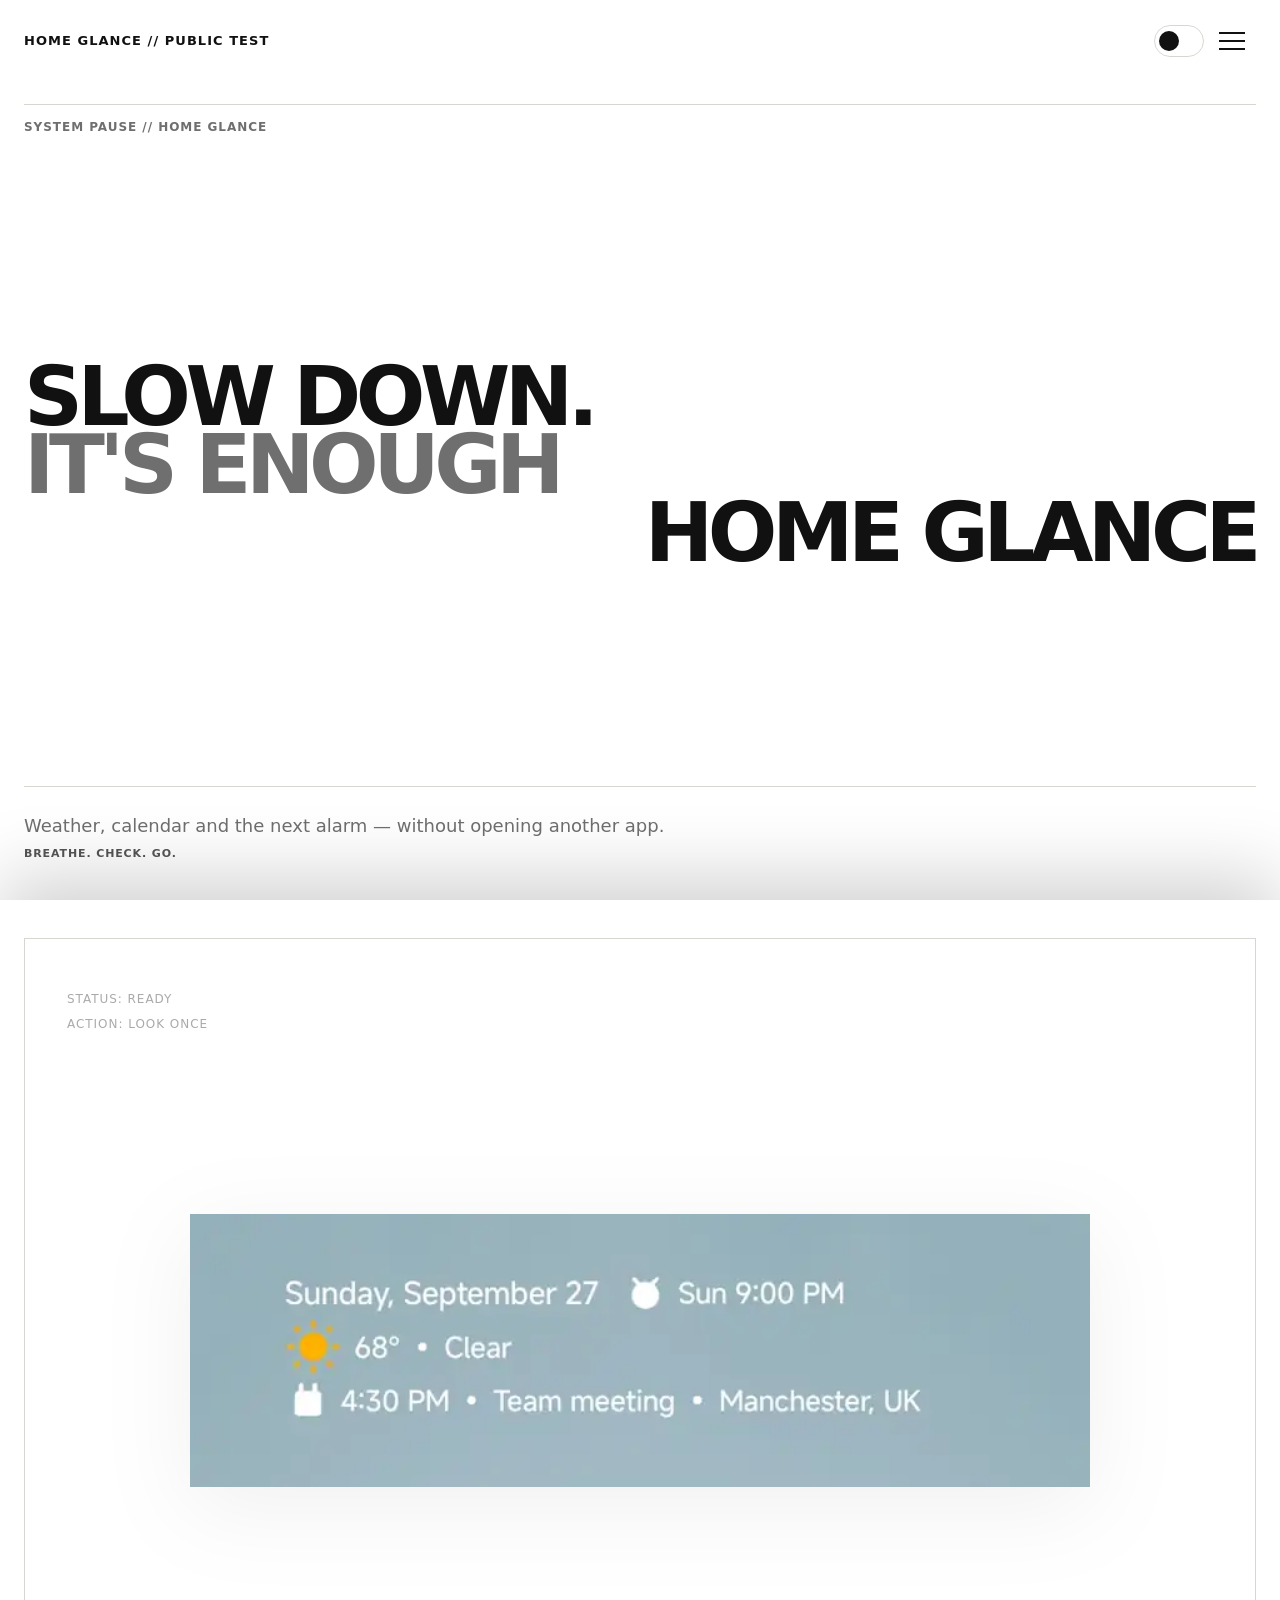
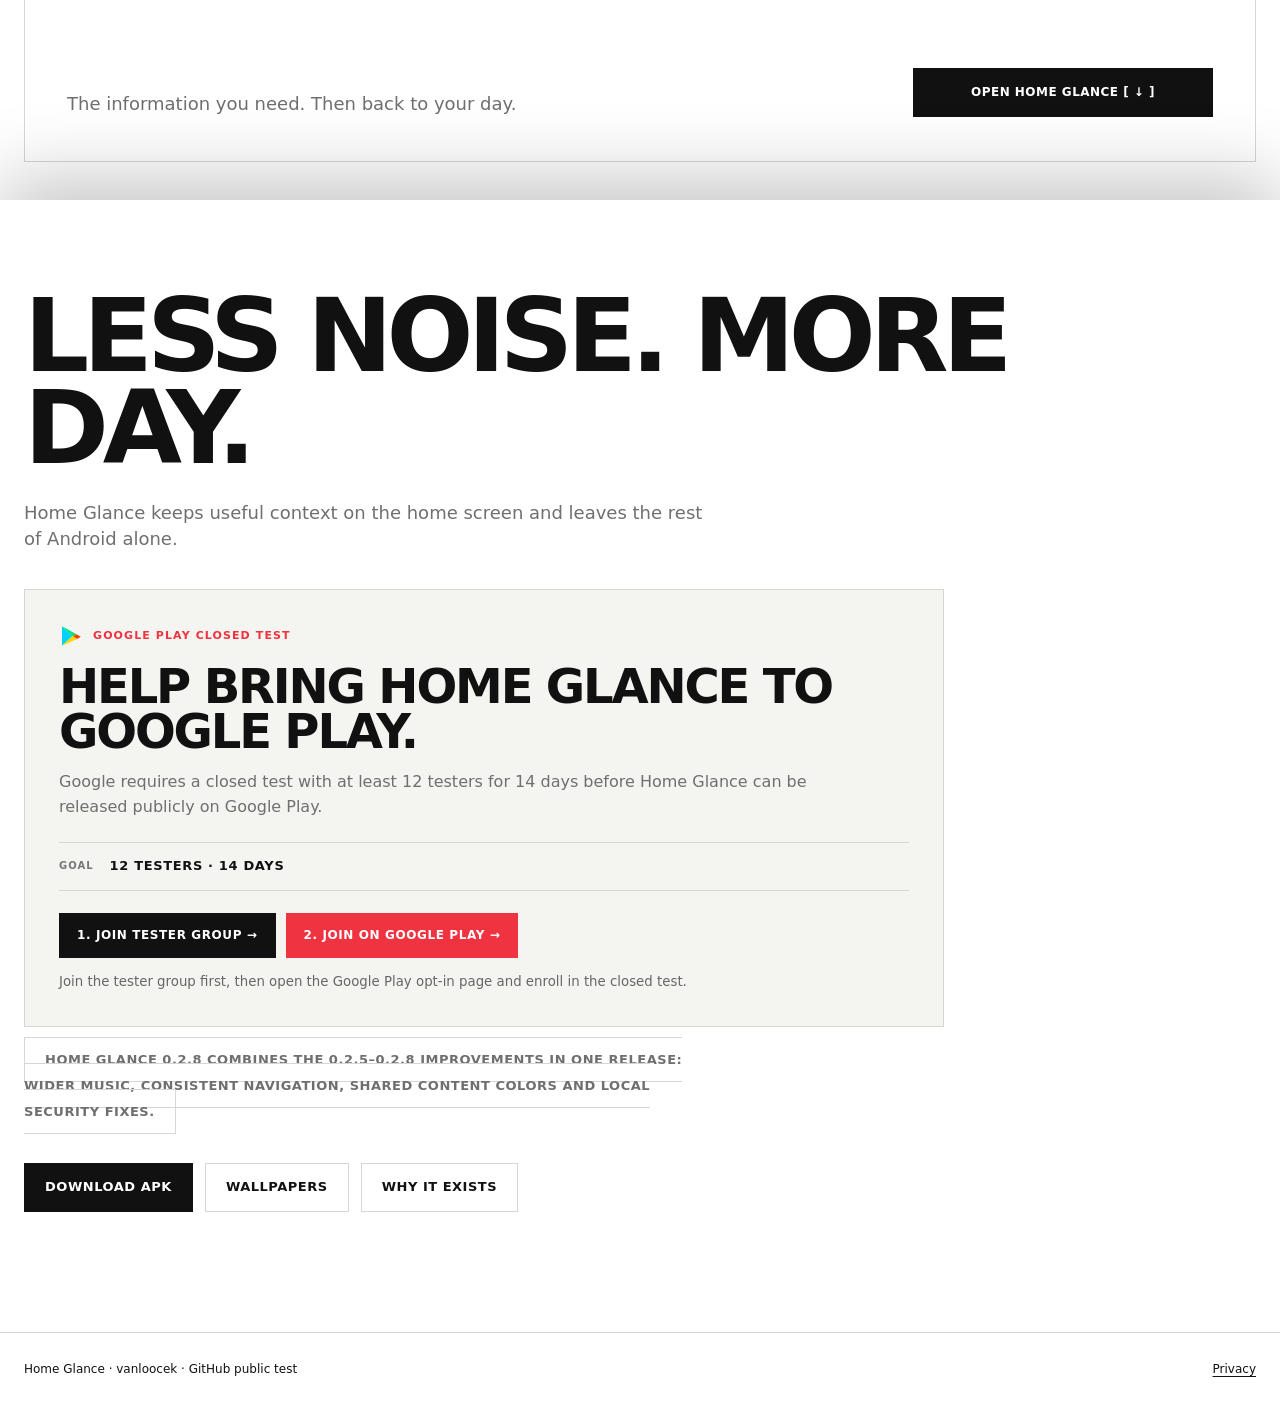
==== commit 89102817: "Publish consolidated 0.2.8 details and English repository documentation" ====
--- a/index.html
+++ b/index.html
@@ -2,5 +2,5 @@
 <main class="home-stack">
 <section class="hero home-panel panel-dark"><div class="wrap hero-grid"><div class="hero-top" data-i18n="home.system"></div><div class="hero-copy"><h1 class="hero-motto"><span class="hero-primary" data-i18n="home.hero1"></span><span class="hero-secondary dim" data-i18n="home.hero2"></span><span class="hero-tertiary" data-i18n="home.hero3"></span></h1><span class="red-dot"></span></div><div class="hero-bottom"><p><span data-i18n="home.sub"></span><strong data-i18n="home.micro"></strong></p></div></div></section>
 <section class="poster-light home-panel panel-light"><div class="wrap poster-frame"><div class="poster-status"><span data-i18n="home.status"></span><span data-i18n="home.action"></span></div><div class="widget-stage"><img src="screenshots/2026-09-27-widget-crop.webp" alt="Home Glance widget"></div><div class="poster-bottom"><p data-i18n="home.widgetText"></p><a class="action" href="features.html" data-i18n="home.button"></a></div></div></section>
-<section class="home-close home-panel panel-dark"><div class="wrap"><h2 data-i18n="home.close"></h2><p data-i18n="home.closeText"></p><div class="tester-callout tester-callout-home"><div class="tester-en"><div class="tester-kicker"><svg class="play-store-icon" viewBox="0 0 32 32" aria-hidden="true" focusable="false"><path fill="#00D2FF" d="M4 3v26l14-13z"/><path fill="#00E676" d="M4 3l20 11-6 2z"/><path fill="#FF3D00" d="M18 16l6-2 5 3-5 3z"/><path fill="#FFD600" d="M4 29l14-13 6 4z"/></svg><span class="tester-eyebrow">GOOGLE PLAY CLOSED TEST</span></div><h3>HELP BRING HOME GLANCE TO GOOGLE PLAY.</h3><p>Google requires a closed test with at least 12 testers for 14 days before Home Glance can be released publicly on Google Play.</p><div class="tester-goal"><span>GOAL</span><strong>12 TESTERS · 14 DAYS</strong></div><div class="tester-actions"><a class="tester-button" href="https://groups.google.com/g/home-glance-testers" target="_blank" rel="noopener">1. JOIN TESTER GROUP →</a><a class="tester-button tester-button-play" href="https://play.google.com/apps/testing/com.vanloocek.homeglance" target="_blank" rel="noopener">2. JOIN ON GOOGLE PLAY →</a></div><small>Join the tester group first, then open the Google Play opt-in page and enroll in the closed test.</small></div><div class="tester-pl"><div class="tester-kicker"><svg class="play-store-icon" viewBox="0 0 32 32" aria-hidden="true" focusable="false"><path fill="#00D2FF" d="M4 3v26l14-13z"/><path fill="#00E676" d="M4 3l20 11-6 2z"/><path fill="#FF3D00" d="M18 16l6-2 5 3-5 3z"/><path fill="#FFD600" d="M4 29l14-13 6 4z"/></svg><span class="tester-eyebrow">TEST ZAMKNIĘTY GOOGLE PLAY</span></div><h3>POMÓŻ WPROWADZIĆ HOME GLANCE DO GOOGLE PLAY.</h3><p>Google wymaga testu zamkniętego z udziałem co najmniej 12 testerów przez 14 dni, zanim Home Glance będzie mógł zostać publicznie udostępniony w Google Play.</p><div class="tester-goal"><span>CEL</span><strong>12 TESTERÓW · 14 DNI</strong></div><div class="tester-actions"><a class="tester-button" href="https://groups.google.com/g/home-glance-testers" target="_blank" rel="noopener">1. DOŁĄCZ DO GRUPY →</a><a class="tester-button tester-button-play" href="https://play.google.com/apps/testing/com.vanloocek.homeglance" target="_blank" rel="noopener">2. DOŁĄCZ W GOOGLE PLAY →</a></div><small>Najpierw dołącz do grupy testerów, a następnie otwórz stronę zapisu Google Play i dołącz do testu zamkniętego.</small></div></div><p><a class="outline-link" href="version.html">0.2.5 · Music / Home · Google Tasks temporarily paused / tymczasowo wyłączone</a></p><div class="home-links"><a class="solid-link" href="download.html" data-i18n="common.download"></a><a class="outline-link" href="wallpapers.html" data-i18n="menu.wallpapers"></a><a class="outline-link" href="story.html" data-i18n="menu.story"></a></div></div></section>
+<section class="home-close home-panel panel-dark"><div class="wrap"><h2 data-i18n="home.close"></h2><p data-i18n="home.closeText"></p><div class="tester-callout tester-callout-home"><div class="tester-en"><div class="tester-kicker"><svg class="play-store-icon" viewBox="0 0 32 32" aria-hidden="true" focusable="false"><path fill="#00D2FF" d="M4 3v26l14-13z"/><path fill="#00E676" d="M4 3l20 11-6 2z"/><path fill="#FF3D00" d="M18 16l6-2 5 3-5 3z"/><path fill="#FFD600" d="M4 29l14-13 6 4z"/></svg><span class="tester-eyebrow">GOOGLE PLAY CLOSED TEST</span></div><h3>HELP BRING HOME GLANCE TO GOOGLE PLAY.</h3><p>Google requires a closed test with at least 12 testers for 14 days before Home Glance can be released publicly on Google Play.</p><div class="tester-goal"><span>GOAL</span><strong>12 TESTERS · 14 DAYS</strong></div><div class="tester-actions"><a class="tester-button" href="https://groups.google.com/g/home-glance-testers" target="_blank" rel="noopener">1. JOIN TESTER GROUP →</a><a class="tester-button tester-button-play" href="https://play.google.com/apps/testing/com.vanloocek.homeglance" target="_blank" rel="noopener">2. JOIN ON GOOGLE PLAY →</a></div><small>Join the tester group first, then open the Google Play opt-in page and enroll in the closed test.</small></div><div class="tester-pl"><div class="tester-kicker"><svg class="play-store-icon" viewBox="0 0 32 32" aria-hidden="true" focusable="false"><path fill="#00D2FF" d="M4 3v26l14-13z"/><path fill="#00E676" d="M4 3l20 11-6 2z"/><path fill="#FF3D00" d="M18 16l6-2 5 3-5 3z"/><path fill="#FFD600" d="M4 29l14-13 6 4z"/></svg><span class="tester-eyebrow">TEST ZAMKNIĘTY GOOGLE PLAY</span></div><h3>POMÓŻ WPROWADZIĆ HOME GLANCE DO GOOGLE PLAY.</h3><p>Google wymaga testu zamkniętego z udziałem co najmniej 12 testerów przez 14 dni, zanim Home Glance będzie mógł zostać publicznie udostępniony w Google Play.</p><div class="tester-goal"><span>CEL</span><strong>12 TESTERÓW · 14 DNI</strong></div><div class="tester-actions"><a class="tester-button" href="https://groups.google.com/g/home-glance-testers" target="_blank" rel="noopener">1. DOŁĄCZ DO GRUPY →</a><a class="tester-button tester-button-play" href="https://play.google.com/apps/testing/com.vanloocek.homeglance" target="_blank" rel="noopener">2. DOŁĄCZ W GOOGLE PLAY →</a></div><small>Najpierw dołącz do grupy testerów, a następnie otwórz stronę zapisu Google Play i dołącz do testu zamkniętego.</small></div></div><p><a class="outline-link" href="version.html" data-i18n="version.lead">Home Glance 0.2.8 combines the 0.2.5–0.2.8 improvements in one release: wider Music, consistent navigation, shared content colors and local security fixes.</a></p><div class="home-links"><a class="solid-link" href="download.html" data-i18n="common.download"></a><a class="outline-link" href="wallpapers.html" data-i18n="menu.wallpapers"></a><a class="outline-link" href="story.html" data-i18n="menu.story"></a></div></div></section>
 </main><footer class="footer home-footer"><div class="wrap"><span data-i18n="common.footer"></span><a href="privacy.html" data-i18n="menu.privacy"></a></div></footer></body></html>
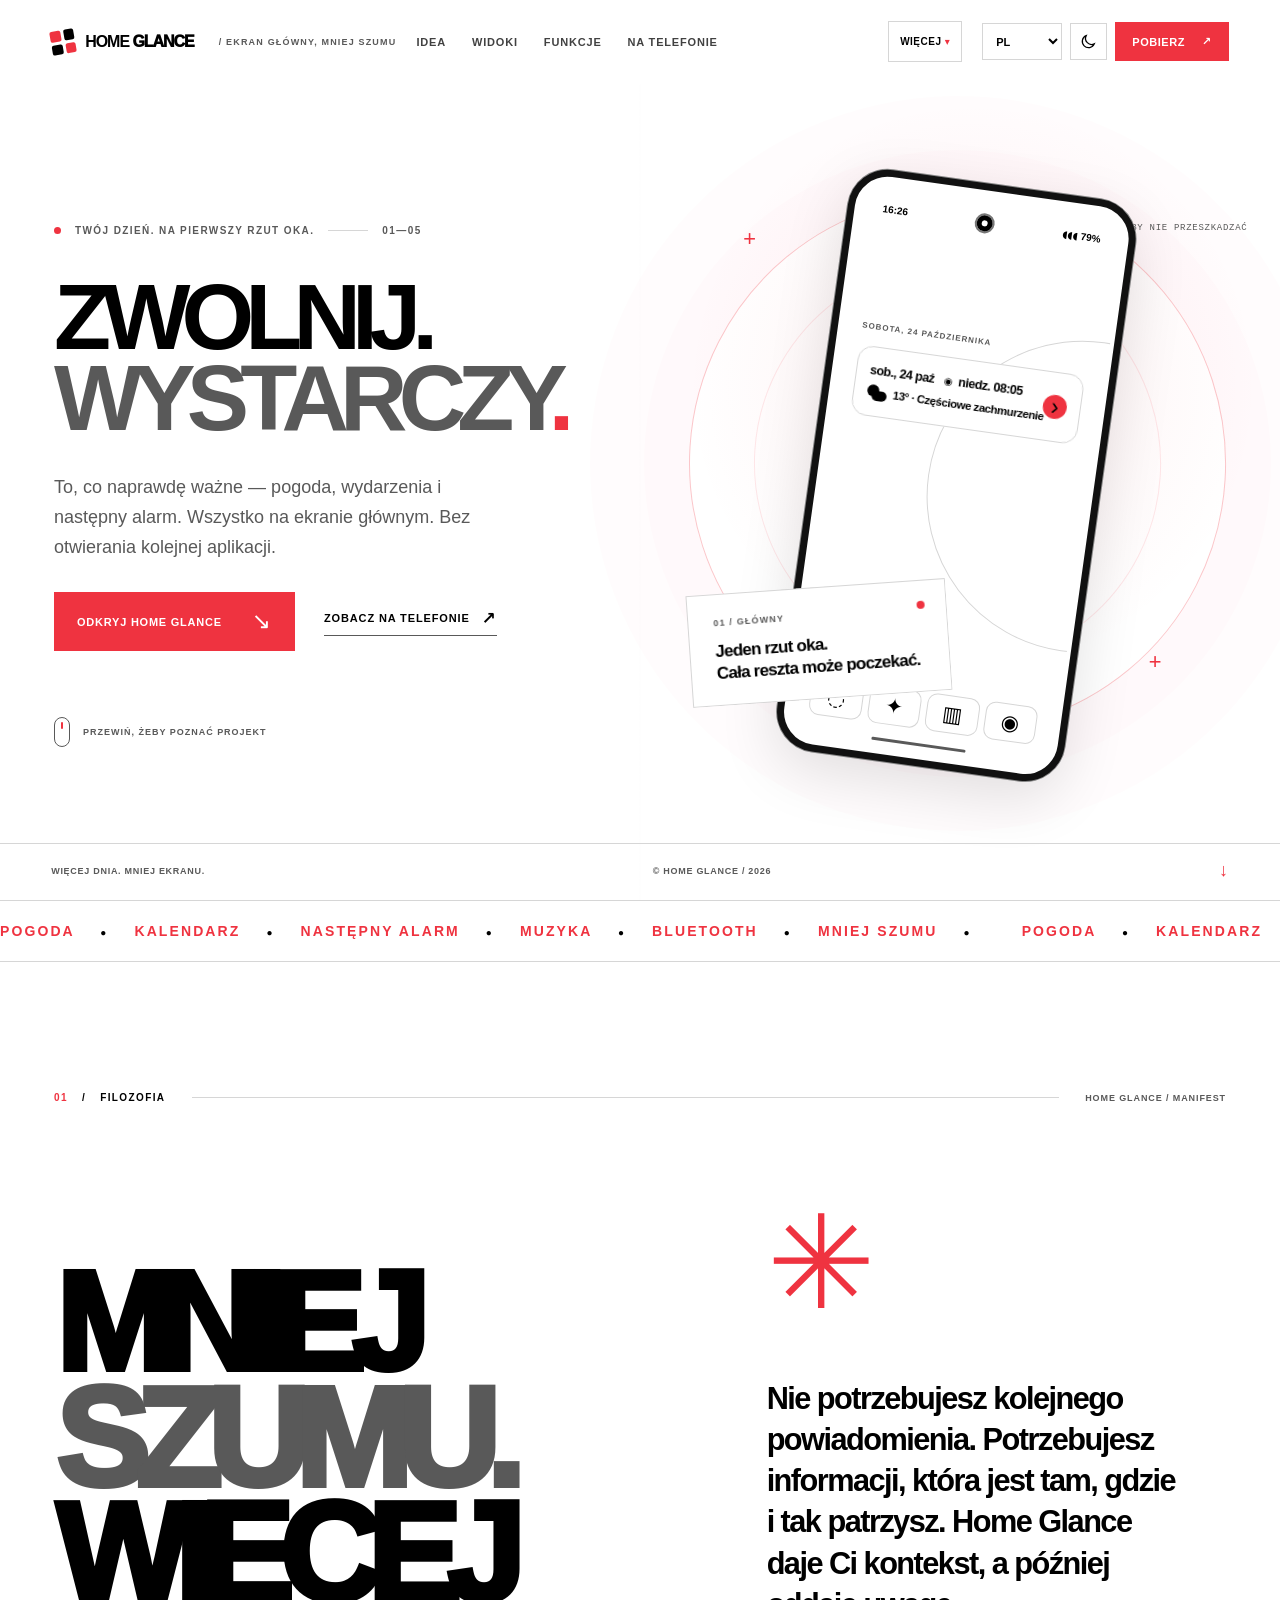
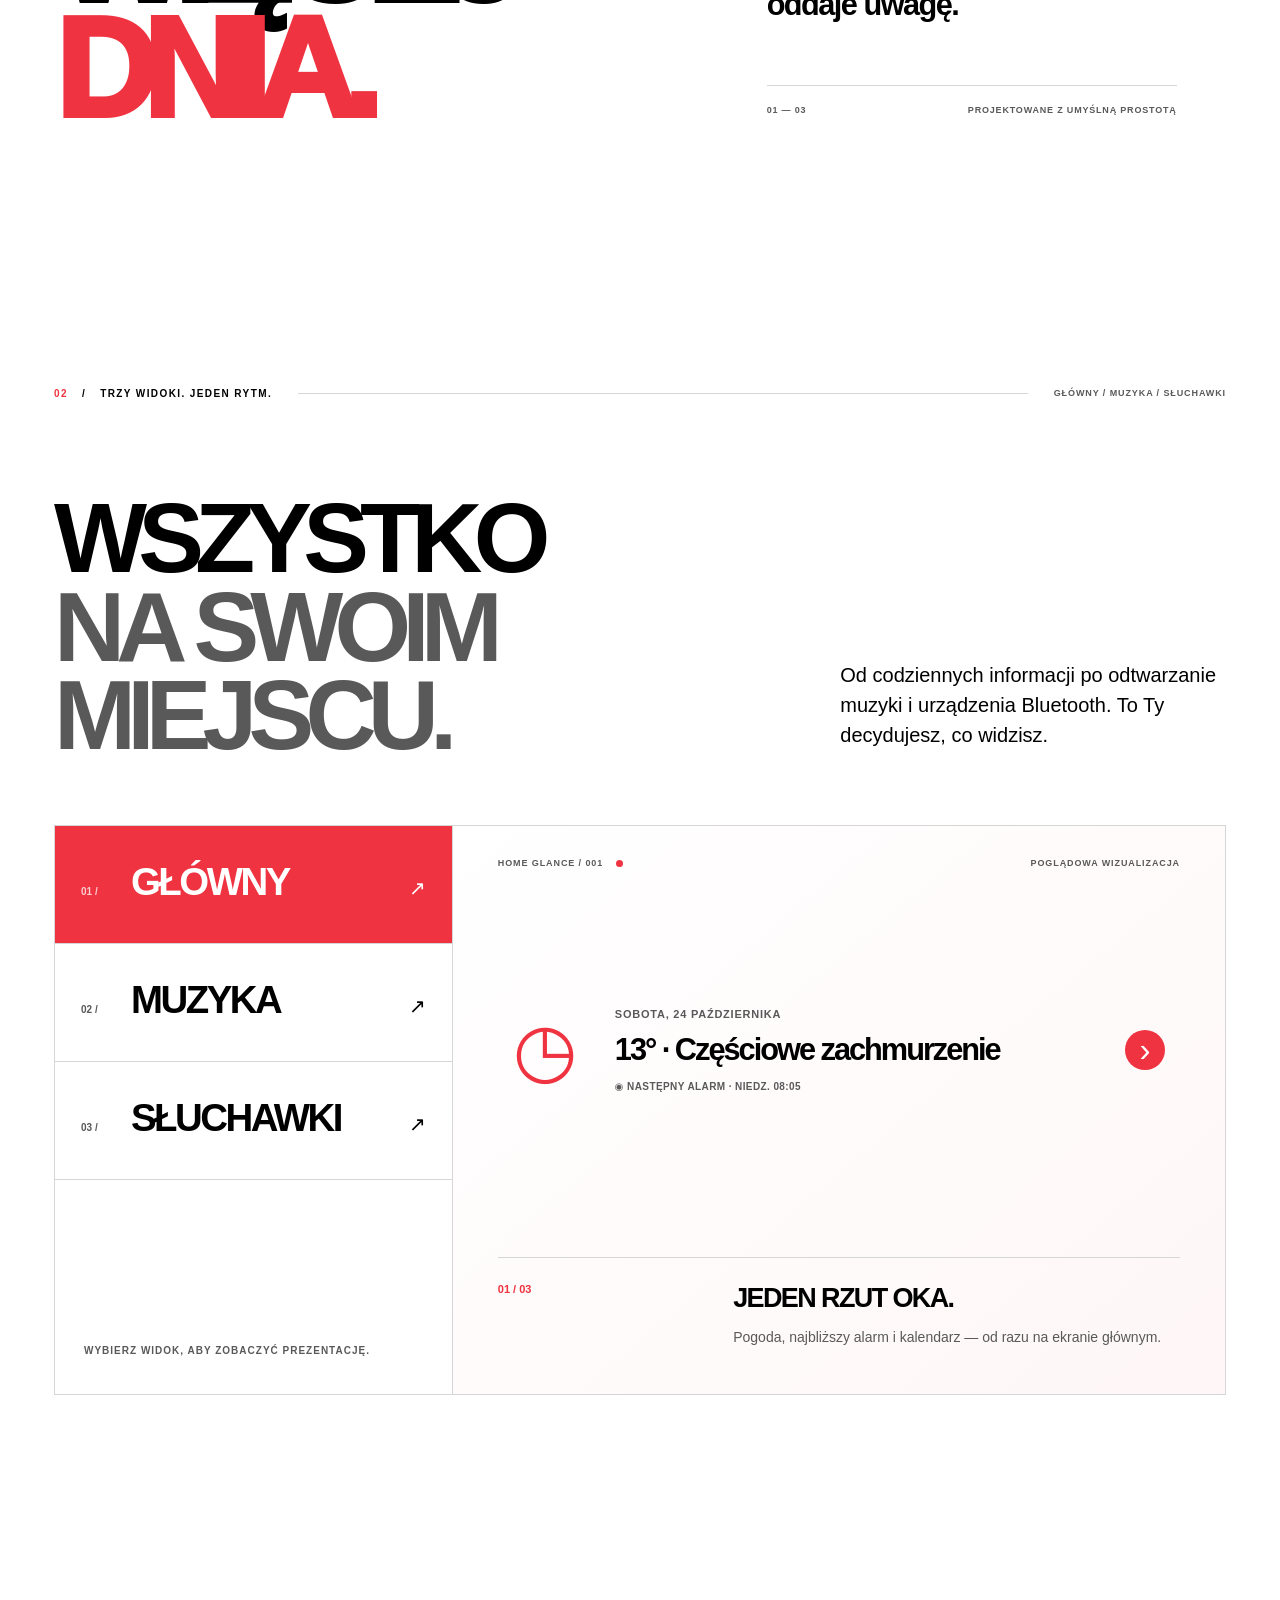
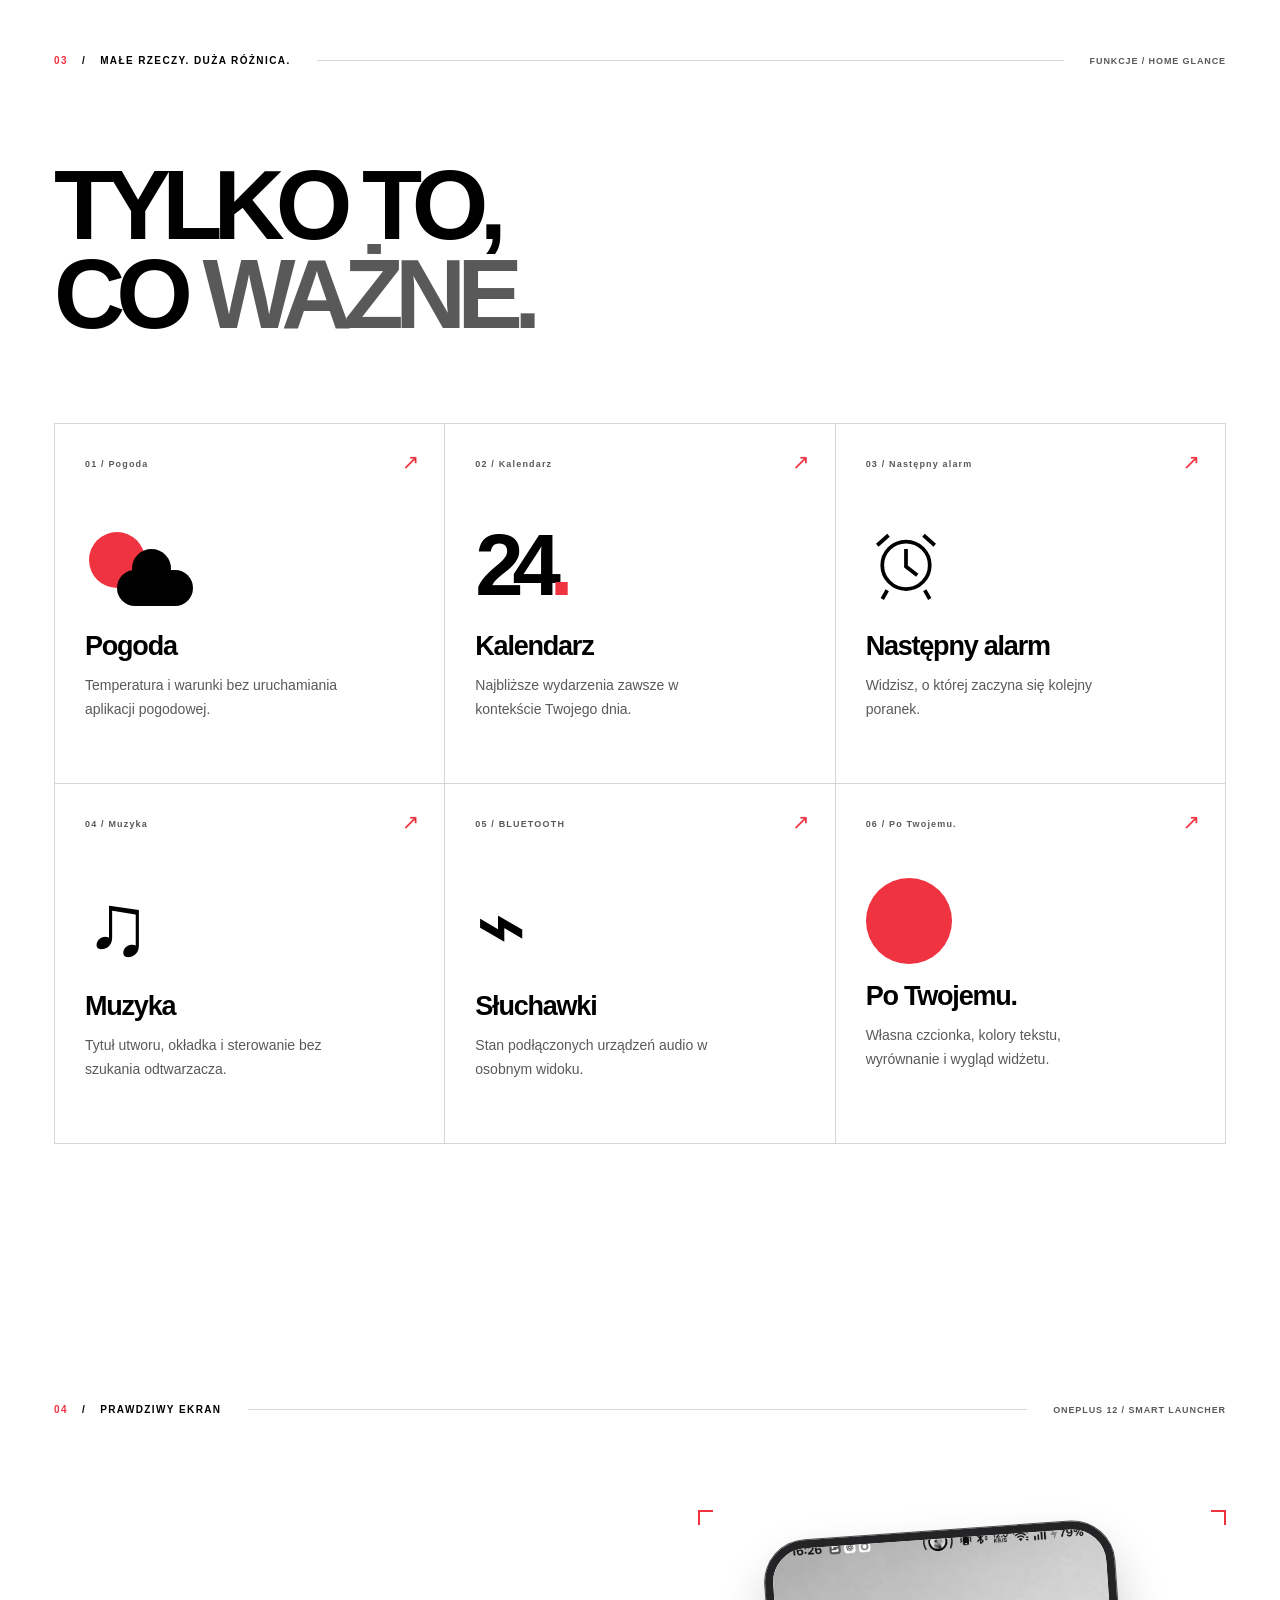
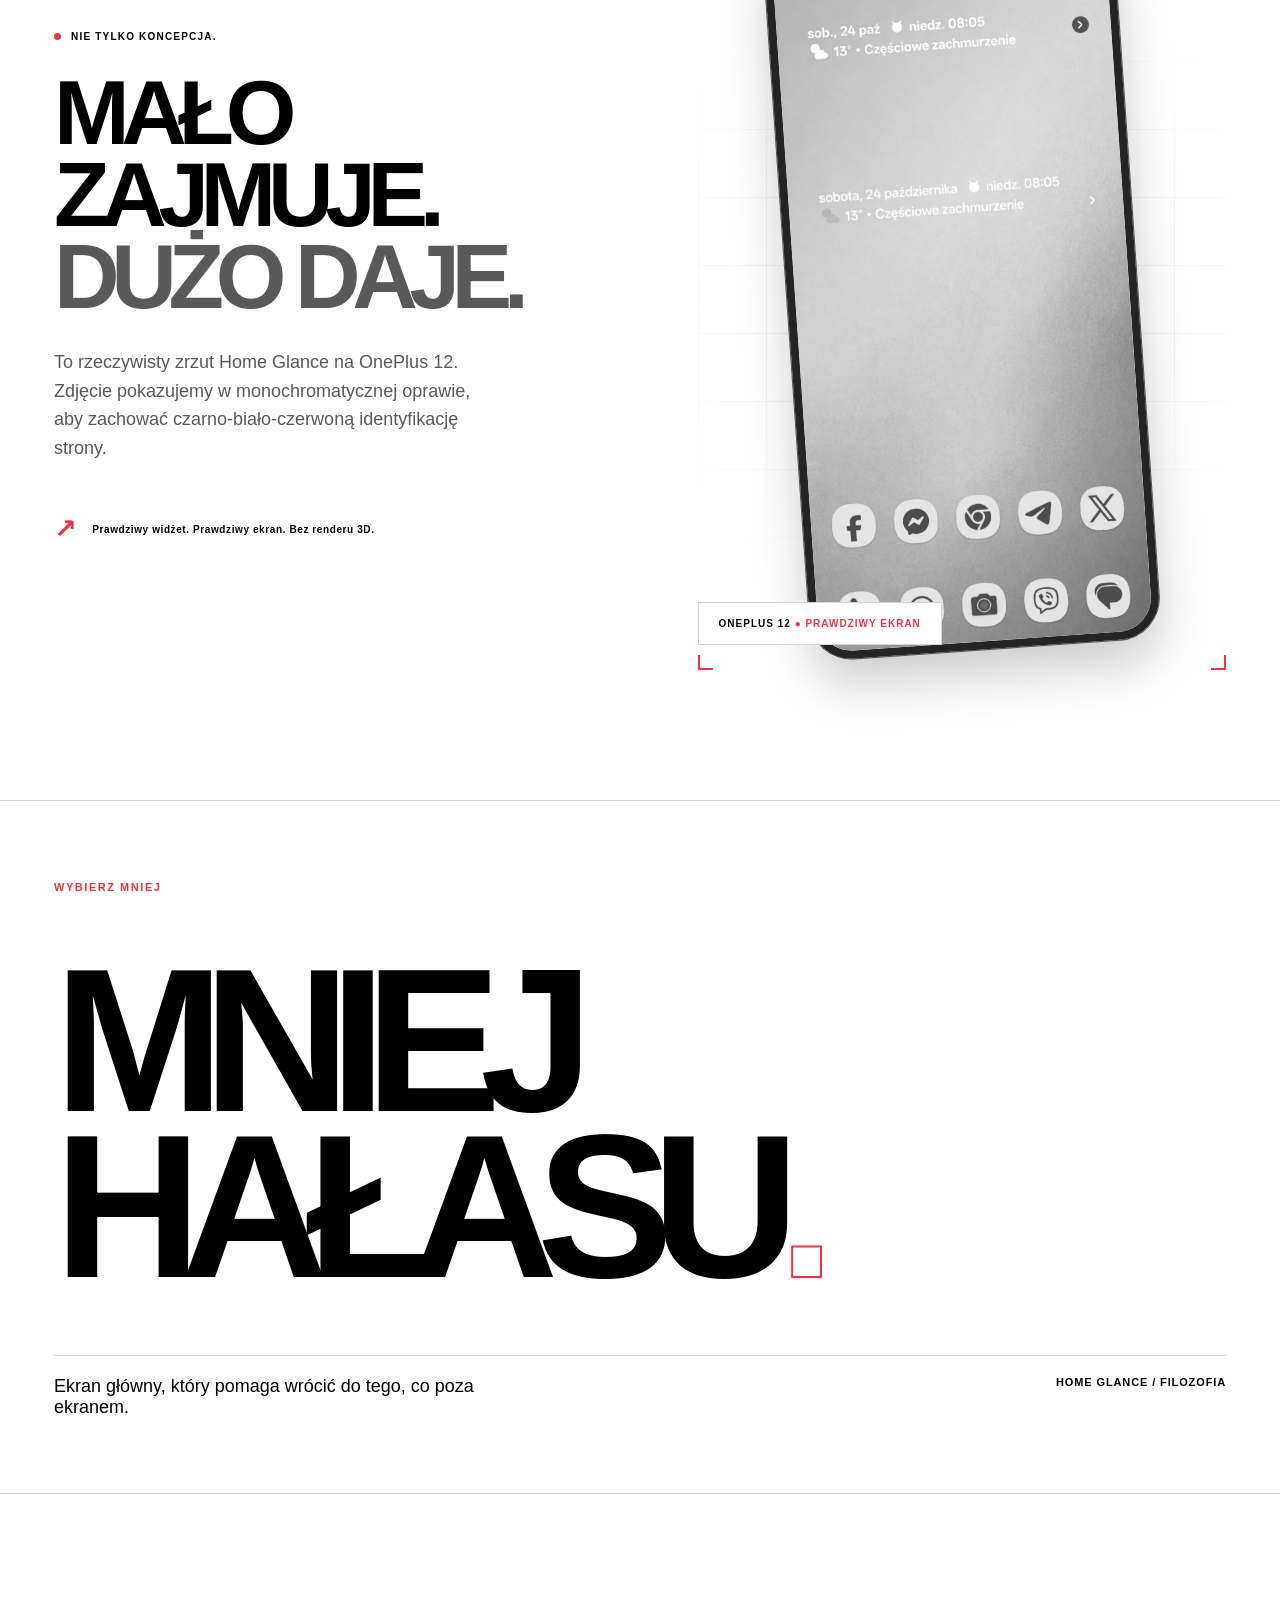
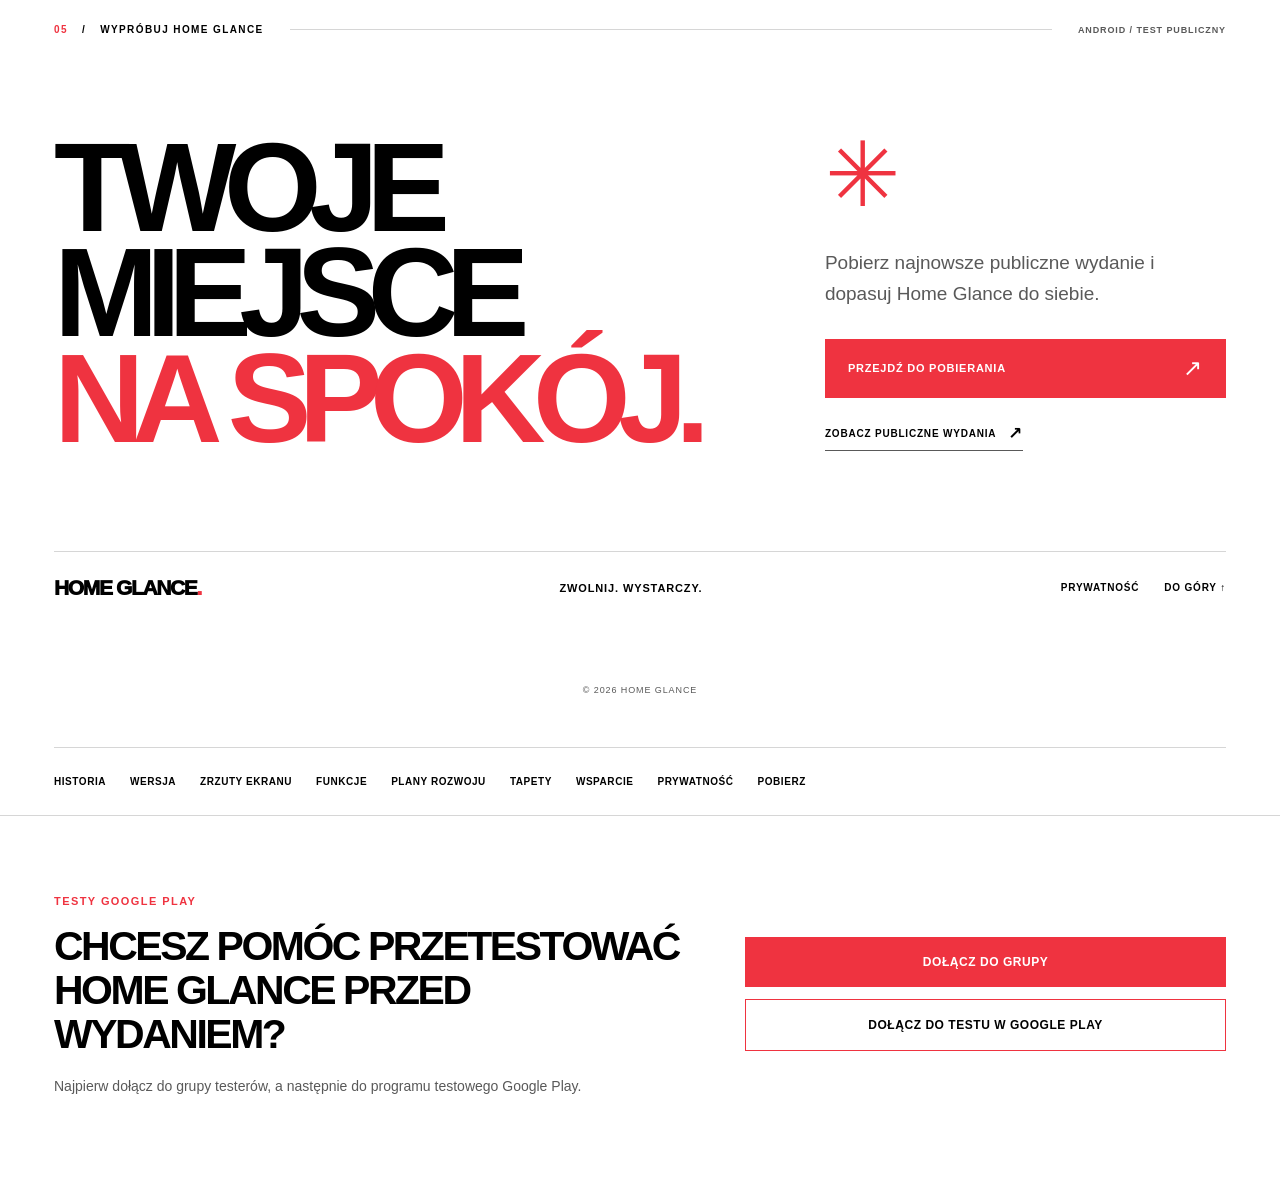
==== commit 33ca5a3e: "Deploy Home Glance WEB-GLASS homepage (black, white, red; 11 languages)" ====
--- a/index.html
+++ b/index.html
@@ -1,6 +1,401 @@
-<!doctype html><html lang="en-US"><head><meta charset="utf-8"><meta name="viewport" content="width=device-width,initial-scale=1"><title>Home Glance</title><meta name="description" content="Home Glance — weather, calendar and next alarm at a glance."><link rel="icon" href="assets/home-glance-icon.webp"><link rel="stylesheet" href="site.css"><script defer src="site.js"></script></head><body class="home-page">
-<main class="home-stack">
-<section class="hero home-panel panel-dark"><div class="wrap hero-grid"><div class="hero-top" data-i18n="home.system"></div><div class="hero-copy"><h1 class="hero-motto"><span class="hero-primary" data-i18n="home.hero1"></span><span class="hero-secondary dim" data-i18n="home.hero2"></span><span class="hero-tertiary" data-i18n="home.hero3"></span></h1><span class="red-dot"></span></div><div class="hero-bottom"><p><span data-i18n="home.sub"></span><strong data-i18n="home.micro"></strong></p></div></div></section>
-<section class="poster-light home-panel panel-light"><div class="wrap poster-frame"><div class="poster-status"><span data-i18n="home.status"></span><span data-i18n="home.action"></span></div><div class="widget-stage"><img src="screenshots/2026-09-27-widget-crop.webp" alt="Home Glance widget"></div><div class="poster-bottom"><p data-i18n="home.widgetText"></p><a class="action" href="features.html" data-i18n="home.button"></a></div></div></section>
-<section class="home-close home-panel panel-dark"><div class="wrap"><h2 data-i18n="home.close"></h2><p data-i18n="home.closeText"></p><div class="tester-callout tester-callout-home"><div class="tester-en"><div class="tester-kicker"><svg class="play-store-icon" viewBox="0 0 32 32" aria-hidden="true" focusable="false"><path fill="#00D2FF" d="M4 3v26l14-13z"/><path fill="#00E676" d="M4 3l20 11-6 2z"/><path fill="#FF3D00" d="M18 16l6-2 5 3-5 3z"/><path fill="#FFD600" d="M4 29l14-13 6 4z"/></svg><span class="tester-eyebrow">GOOGLE PLAY CLOSED TEST</span></div><h3>HELP BRING HOME GLANCE TO GOOGLE PLAY.</h3><p>Google requires a closed test with at least 12 testers for 14 days before Home Glance can be released publicly on Google Play.</p><div class="tester-goal"><span>GOAL</span><strong>12 TESTERS · 14 DAYS</strong></div><div class="tester-actions"><a class="tester-button" href="https://groups.google.com/g/home-glance-testers" target="_blank" rel="noopener">1. JOIN TESTER GROUP →</a><a class="tester-button tester-button-play" href="https://play.google.com/apps/testing/com.vanloocek.homeglance" target="_blank" rel="noopener">2. JOIN ON GOOGLE PLAY →</a></div><small>Join the tester group first, then open the Google Play opt-in page and enroll in the closed test.</small></div><div class="tester-pl"><div class="tester-kicker"><svg class="play-store-icon" viewBox="0 0 32 32" aria-hidden="true" focusable="false"><path fill="#00D2FF" d="M4 3v26l14-13z"/><path fill="#00E676" d="M4 3l20 11-6 2z"/><path fill="#FF3D00" d="M18 16l6-2 5 3-5 3z"/><path fill="#FFD600" d="M4 29l14-13 6 4z"/></svg><span class="tester-eyebrow">TEST ZAMKNIĘTY GOOGLE PLAY</span></div><h3>POMÓŻ WPROWADZIĆ HOME GLANCE DO GOOGLE PLAY.</h3><p>Google wymaga testu zamkniętego z udziałem co najmniej 12 testerów przez 14 dni, zanim Home Glance będzie mógł zostać publicznie udostępniony w Google Play.</p><div class="tester-goal"><span>CEL</span><strong>12 TESTERÓW · 14 DNI</strong></div><div class="tester-actions"><a class="tester-button" href="https://groups.google.com/g/home-glance-testers" target="_blank" rel="noopener">1. DOŁĄCZ DO GRUPY →</a><a class="tester-button tester-button-play" href="https://play.google.com/apps/testing/com.vanloocek.homeglance" target="_blank" rel="noopener">2. DOŁĄCZ W GOOGLE PLAY →</a></div><small>Najpierw dołącz do grupy testerów, a następnie otwórz stronę zapisu Google Play i dołącz do testu zamkniętego.</small></div></div><p><a class="outline-link" href="version.html" data-i18n="version.lead">Home Glance 0.2.8 combines the 0.2.5–0.2.8 improvements in one release: wider Music, consistent navigation, shared content colors and local security fixes.</a></p><div class="home-links"><a class="solid-link" href="download.html" data-i18n="common.download"></a><a class="outline-link" href="wallpapers.html" data-i18n="menu.wallpapers"></a><a class="outline-link" href="story.html" data-i18n="menu.story"></a></div></div></section>
-</main><footer class="footer home-footer"><div class="wrap"><span data-i18n="common.footer"></span><a href="privacy.html" data-i18n="menu.privacy"></a></div></footer></body></html>+<!doctype html>
+<html lang="pl" data-theme="dark">
+<head>
+<meta charset="UTF-8"><meta name="viewport" content="width=device-width, initial-scale=1">
+<meta name="color-scheme" content="dark light"><meta name="theme-color" content="#0b0b0c">
+<meta name="description" data-i18n-attr="content:metaDescription" content="Home Glance — pogoda, kalendarz, najbliższy alarm i muzyka. Mniej hałasu. Więcej dnia.">
+<title>Home Glance — Zwolnij. Wystarczy.</title>
+<link rel="icon" href="assets/home-glance-icon.webp">
+<script>try{var t=localStorage.getItem('home-glance-theme');document.documentElement.dataset.theme=(t==='light'||t==='dark')?t:(matchMedia('(prefers-color-scheme: dark)').matches?'dark':'light');}catch(e){}</script>
+<style>/* HOME GLANCE / WEB-GLASS CONCEPT — strictly black, white and #EF3340. */
+:root{--red:#ef3340;--red-rgb:239,51,64;--bg:#0a0a0b;--fg:#f7f7f5;--muted:#777779;--surface:#141415;--line:#2b2b2c;--reverse:#f5f5f2;--reverse-ink:#101011;--head-bg:rgba(10,10,11,.82);color-scheme:dark}
+:root[data-theme=light]{--bg:#f8f8f6;--fg:#111112;--muted:#747474;--surface:#ededeb;--line:#d8d8d6;--reverse:#111112;--reverse-ink:#f7f7f5;--head-bg:rgba(248,248,246,.86);color-scheme:light}
+*{box-sizing:border-box}html{scroll-behavior:smooth;scroll-padding-top:80px}body{margin:0;background:var(--bg);color:var(--fg);font-family:Inter,Arial,Helvetica,system-ui,sans-serif;-webkit-font-smoothing:antialiased}button,a{-webkit-tap-highlight-color:transparent}a{color:inherit;text-decoration:none}button{font:inherit;color:inherit}img{display:block;max-width:100%}::selection{background:var(--red);color:#fff}.container{max-width:1456px;width:min(calc(100% - 108px),1456px);margin-inline:auto}.skip-link{position:fixed;z-index:500;top:-90px;left:18px;background:#fff;color:#111;padding:12px}.skip-link:focus{top:10px}.progress{height:2px;position:fixed;top:0;left:0;right:0;z-index:200;background:transparent}.progress span{display:block;width:0;height:100%;background:var(--red)}
+.topbar{position:fixed;left:0;right:0;top:0;z-index:100;min-height:84px;padding:0 4vw;background:var(--head-bg);backdrop-filter:blur(22px);-webkit-backdrop-filter:blur(22px);border-bottom:1px solid transparent;display:flex;align-items:center;justify-content:space-between;gap:20px;transition:border-color .25s}.topbar.scrolled{border-bottom-color:var(--line)}.brand{display:flex;align-items:center;gap:10px;font-size:16px;letter-spacing:-.065em;font-weight:900;white-space:nowrap}.brand strong{font-weight:950}.brand-mark{width:24px;height:24px;display:grid;grid-template-columns:1fr 1fr;grid-template-rows:1fr 1fr;gap:3px;transform:rotate(-10deg)}.brand-mark b{background:var(--red);border-radius:2px}.brand-mark b:nth-child(2){background:var(--fg)}.brand-mark b:nth-child(3){background:var(--fg)}.brand-mark b:nth-child(4){background:var(--red)}.brand-sub{margin-left:15px;color:var(--muted);font-size:9px;letter-spacing:.13em;font-weight:700}.desktop-nav{display:flex;align-items:center;gap:26px;font-size:11px;letter-spacing:.075em;text-transform:uppercase;font-weight:750}.desktop-nav a{opacity:.74;transition:opacity .2s}.desktop-nav a:hover{opacity:1}.header-actions{display:flex;align-items:center;gap:8px}.control{width:37px;height:37px;background:transparent;border:1px solid var(--line);display:grid;place-items:center;font-size:12px;font-weight:800;cursor:pointer}.theme-control svg{width:17px;height:17px;fill:none;stroke:currentColor;stroke-width:1.8;stroke-linecap:round}.header-cta{background:var(--red);color:#fff;padding:13px 17px;display:flex;gap:17px;align-items:center;font-weight:850;font-size:11px;letter-spacing:.05em}.header-cta:hover,.btn-red:hover{background:#d91f2d}.mobile-menu-button{display:none;width:38px;height:38px;border:1px solid var(--line);background:transparent;place-items:center;padding:9px;cursor:pointer}.mobile-menu-button span{height:2px;width:20px;background:var(--fg);display:block;transition:transform .2s}.mobile-menu-button span+span{margin-top:5px}.mobile-menu-button[aria-expanded=true] span:first-child{transform:translateY(3.5px) rotate(45deg)}.mobile-menu-button[aria-expanded=true] span+span{transform:translateY(-3.5px) rotate(-45deg)}.mobile-menu{display:none}
+.hero{min-height:790px;min-height:100svh;position:relative;overflow:hidden;padding-top:84px;isolation:isolate}.hero-noise{pointer-events:none;position:absolute;inset:0;background-image:radial-gradient(circle at 76% 43%,rgba(var(--red-rgb),.075),transparent 26%),linear-gradient(to right,transparent 0 49.96%,var(--line) 50%,transparent 50.04%);opacity:1}.hero-layout{display:grid;grid-template-columns:1.06fr .94fr;gap:30px;min-height:calc(100svh - 141px);min-height:max(685px,calc(100svh - 141px));position:relative;z-index:1}.hero-copy{padding-top:75px;padding-bottom:30px;display:flex;flex-direction:column;justify-content:center;align-items:flex-start;min-width:0}.eyebrow,.kicker{font-size:10px;letter-spacing:.14em;font-weight:900;text-transform:uppercase;display:flex;align-items:center;gap:14px;white-space:nowrap}.eyebrow{color:var(--muted);margin-bottom:40px}.red-pip{width:7px;height:7px;flex:0 0 7px;background:var(--red);border-radius:50%}.eyebrow-line{width:40px;height:1px;background:var(--line)}.hero h1{font-size:clamp(74px,7.3vw,128px);letter-spacing:-.095em;line-height:.87;margin:0;text-transform:uppercase;font-weight:900}.hero h1>span{display:block}.hero-outline{color:var(--muted)}.red-stop{color:var(--red)}.hero-deck{max-width:425px;color:var(--muted);font-size:18px;line-height:1.65;margin:35px 0 30px}.hero-actions{display:flex;align-items:center;gap:29px;flex-wrap:wrap}.btn{display:inline-flex;align-items:center;justify-content:space-between;gap:30px;min-height:59px;padding:0 23px;font-size:11px;font-weight:850;letter-spacing:.07em;transition:background .2s,transform .2s}.btn:hover{transform:translateY(-2px)}.btn-red{color:#fff;background:var(--red)}.btn span:last-child{font-size:23px;font-weight:400}.text-link{display:inline-flex;align-items:center;gap:12px;font-size:11px;font-weight:850;letter-spacing:.08em;border-bottom:1px solid var(--muted);padding-bottom:6px}.text-link span:last-child{font-size:17px}.text-link:hover{border-color:var(--red)}.hero-footnote{display:flex;align-items:center;gap:13px;font-size:9px;font-weight:750;letter-spacing:.11em;margin-top:66px;color:var(--muted)}.scroll-track{height:30px;width:16px;border:1px solid var(--muted);border-radius:15px;position:relative}.scroll-track span{height:7px;width:2px;background:var(--red);border-radius:3px;position:absolute;top:4px;left:6px;animation:scrollCue 2s infinite}
+.hero-stage{position:relative;min-height:680px;display:grid;place-items:center}.stage-halo{width:min(590px,100%);aspect-ratio:1;position:absolute;border:1px solid rgba(var(--red-rgb),.28);border-radius:50%;transform:rotate(-18deg);box-shadow:0 0 0 45px rgba(var(--red-rgb),.012),0 0 0 99px rgba(var(--red-rgb),.01)}.stage-halo:before,.stage-halo:after{content:"";position:absolute;inset:12%;border:1px solid rgba(var(--red-rgb),.11);border-radius:50%}.stage-halo:after{inset:25%}.stage-cross{font-family:monospace;font-size:22px;position:absolute;color:var(--red)}.stage-cross.c1{top:19%;left:10%}.stage-cross.c2{right:12%;bottom:22%}.stage-code{font-family:monospace;position:absolute;top:16%;right:-4%;font-size:9px;line-height:1.7;letter-spacing:.08em;color:var(--muted)}.phone-shell{background:#1b1b1d;border:7px solid #222326;box-shadow:0 0 0 1px #515155,0 18px 80px rgba(0,0,0,.48);border-radius:40px;padding:4px}.hero-phone{width:min(290px,60%);height:587px;transform:rotate(8deg) translate(0,12px);position:relative;z-index:2;transition:transform .8s cubic-bezier(.18,.78,.24,1)}.hero-stage:hover .hero-phone{transform:rotate(4deg) translate(0,-5px)}.phone-screen{background:linear-gradient(164deg,#292929,#111 42%,#1e1e1e 68%,#0d0d0d);height:100%;border-radius:28px;position:relative;overflow:hidden;display:flex;flex-direction:column}.phone-screen:before{content:"";position:absolute;width:310px;height:310px;border:1px solid rgba(255,255,255,.045);border-radius:50%;top:130px;right:-150px}.phone-top{height:57px;display:flex;align-items:center;justify-content:space-between;padding:0 24px;font-size:10px;font-weight:750;color:#fff}.camera{width:16px;height:16px;border:5px solid #050505;border-radius:50%;box-shadow:0 0 0 2px #333}.phone-home{padding:0 20px;display:flex;flex-direction:column;flex:1}.screen-greeting{color:#929292;font-size:8px;font-weight:800;letter-spacing:.12em;margin-top:85px}.phone-widget{margin-top:15px;border-radius:15px;background:rgba(255,255,255,.055);border:1px solid rgba(255,255,255,.095);padding:16px 13px;display:flex;align-items:center;justify-content:space-between;gap:5px;color:#f7f7f7;backdrop-filter:blur(14px)}.widget-main{min-width:0}.widget-date,.widget-weather{display:flex;align-items:center;white-space:nowrap;gap:6px;letter-spacing:-.04em;font-size:12.5px;font-weight:700}.widget-weather{margin-top:7px;font-size:11.5px}.alarm-sign{font-size:10px;margin-left:4px}.widget-arrow{background:var(--red);height:24px;width:24px;border-radius:50%;flex:0 0 24px;display:grid;place-items:center;font-size:23px;line-height:1}.cloud-symbol{display:inline-block;position:relative;height:15px;width:20px;flex:0 0 20px}.cloud-symbol span{position:absolute;background:#fff;border-radius:50%}.cloud-symbol span:first-child{width:12px;height:12px;left:0;top:0}.cloud-symbol span:last-child{width:15px;height:10px;left:5px;top:6px;border-radius:7px}.phone-dock{margin-top:auto;margin-bottom:26px;display:flex;gap:6px}.phone-dock i{height:38px;flex:1;display:grid;place-items:center;border-radius:10px;background:#303032;color:#fff;font-size:21px;font-style:normal}.home-indicator{width:95px;height:3px;border-radius:4px;background:#bdbdbd;position:absolute;bottom:9px;left:50%;transform:translateX(-50%)}.stage-float{position:absolute;z-index:5;left:0;bottom:19%;background:rgba(24,24,25,.88);color:#fff;border:1px solid #3b3b3d;backdrop-filter:blur(20px);padding:23px 25px 20px;min-width:260px;transform:rotate(-4deg)}.float-index{font-size:9px;color:#999;font-weight:850;letter-spacing:.13em}.float-text{font-size:17px;font-weight:700;line-height:1.28;margin-top:13px;letter-spacing:-.045em}.float-led{position:absolute;top:20px;right:21px;background:var(--red);width:8px;height:8px;border-radius:50%}.hero-bottomline{position:relative;z-index:2;display:flex;justify-content:space-between;align-items:center;padding:16px 4vw;border-top:1px solid var(--line);font-size:9px;letter-spacing:.08em;color:var(--muted);font-weight:800}.hero-bottomline a{font-size:18px;color:var(--red)}
+.ticker{background:var(--red);color:#fff;height:62px;overflow:hidden;display:flex;align-items:center;white-space:nowrap}.ticker-track{display:flex;width:max-content;animation:tickerMove 34s linear infinite}.ticker-track>span{font-size:14px;font-weight:900;letter-spacing:.15em;padding-right:30px}.ticker em{font-size:10px;font-style:normal;padding:0 20px}@keyframes tickerMove{to{transform:translateX(-50%)}}@keyframes scrollCue{50%{transform:translateY(11px)}to{transform:translateY(0)}}
+.section{padding:130px 0}.section-header{display:flex;align-items:center;gap:26px;margin-bottom:95px;font-size:9px;font-weight:850;letter-spacing:.1em;color:var(--muted)}.kicker{color:var(--fg)}.kicker span:first-child{color:var(--red)}.divider-line{flex:1;height:1px;background:var(--line)}.display-title,.section-big-title{font-size:clamp(84px,11vw,180px);line-height:.82;letter-spacing:-.1em;font-weight:920;margin:0}.idea-section{background:var(--bg)}.idea-layout{display:grid;grid-template-columns:1.12fr .88fr;align-items:end;gap:10vw}.idea-layout .muted{color:var(--muted)}.idea-layout .red-type{color:var(--red)}.idea-aside{padding:0 0 13px;max-width:410px}.idea-star{font-size:130px;color:var(--red);line-height:1;margin-bottom:50px;font-weight:300}.idea-aside p{font-size:clamp(22px,2.4vw,33px);font-weight:550;line-height:1.34;letter-spacing:-.05em;margin:0 0 60px}.idea-rule{border-top:1px solid var(--line);display:flex;justify-content:space-between;gap:22px;padding-top:19px;color:var(--muted);font-size:9px;letter-spacing:.09em;font-weight:750}
+.views-section{background:var(--reverse);color:var(--reverse-ink);--line:color-mix(in srgb,var(--reverse-ink) 17%,transparent);--muted:color-mix(in srgb,var(--reverse-ink) 50%,transparent);--fg:var(--reverse-ink)}.views-intro{display:grid;grid-template-columns:1.3fr .7fr;gap:70px;align-items:end;margin-bottom:65px}.views-intro h2,.section-big-title{font-size:clamp(60px,7.7vw,125px);letter-spacing:-.09em;line-height:.9;margin:0;font-weight:900}.views-intro h2 span,.section-big-title span{color:var(--muted)}.views-intro p{font-size:20px;max-width:420px;line-height:1.5;margin-bottom:10px}.view-deck{display:grid;grid-template-columns:.68fr 1.32fr;border:1px solid var(--line);min-height:570px}.view-tabs{border-right:1px solid var(--line);display:flex;flex-direction:column}.view-tab{border:0;border-bottom:1px solid var(--line);background:transparent;color:var(--fg);display:grid;grid-template-columns:40px 1fr auto;gap:10px;align-items:baseline;text-align:left;min-height:118px;padding:34px 26px;cursor:pointer;transition:background .24s,color .24s}.view-tab small{font-size:10px;font-weight:800;color:var(--muted)}.view-tab strong{font-size:clamp(23px,3vw,43px);letter-spacing:-.065em}.view-tab span{font-size:20px}.view-tab:hover{background:color-mix(in srgb,var(--red) 7%,transparent)}.view-tab.active{background:var(--red);color:#fff}.view-tab.active small{color:rgba(255,255,255,.75)}.tabs-hint{font-size:10px;letter-spacing:.1em;color:var(--muted);font-weight:800;line-height:1.6;margin-top:auto;padding:35px 29px}.view-preview{min-width:0;display:flex;flex-direction:column;padding:32px 45px 45px;background:linear-gradient(140deg,transparent,rgba(var(--red-rgb),.045))}.preview-cap{font-size:9px;font-weight:850;letter-spacing:.1em;color:var(--muted);display:flex;align-items:center;gap:13px}.preview-cap span:last-child{margin-left:auto}.red-led{width:7px;height:7px;background:var(--red);border-radius:50%}.preview-widget{min-height:174px;display:flex;align-items:center;gap:22px;margin:auto 0;padding:24px 15px}.preview-symbol{font-size:74px;line-height:1;letter-spacing:-.1em;color:var(--red);width:80px;flex:0 0 80px}.preview-content{min-width:0;flex:1}.preview-overline{color:var(--muted);font-size:11px;font-weight:800;letter-spacing:.07em;margin-bottom:13px}.preview-title{font-size:clamp(22px,2.4vw,37px);font-weight:850;letter-spacing:-.065em;line-height:1.08}.preview-bottom{font-size:10px;font-weight:800;letter-spacing:.04em;color:var(--muted);margin-top:15px}.preview-chevron{width:40px;height:40px;border-radius:50%;display:grid;place-items:center;background:var(--red);color:#fff;font-size:33px;flex:0 0 40px}.preview-line{height:1px;background:var(--line);margin:25px 0}.preview-desc{display:grid;grid-template-columns:1fr 2fr;gap:12px}.preview-serial{font-size:11px;font-weight:800;color:var(--red)}.preview-desc h3{font-size:27px;grid-column:2;margin:0;letter-spacing:-.06em}.preview-desc p{color:var(--muted);font-size:14px;grid-column:2;margin:0;line-height:1.65;max-width:440px}
+.feature-section{background:var(--bg)}.section-big-title{margin-bottom:85px}.features-grid{display:grid;grid-template-columns:repeat(3,1fr);border-top:1px solid var(--line);border-left:1px solid var(--line)}.feature-card{min-height:360px;position:relative;padding:29px 30px;border-right:1px solid var(--line);border-bottom:1px solid var(--line);overflow:hidden;transition:background .3s}.feature-card:hover{background:var(--surface)}.card-number{font-size:9px;font-weight:800;color:var(--muted);letter-spacing:.13em}.feature-icon{font-size:87px;font-weight:850;line-height:1;letter-spacing:-.13em;min-height:134px;margin-top:26px;display:flex;align-items:center}.feature-icon svg{width:80px;height:80px;stroke:var(--fg);fill:none;stroke-width:3}.mini-red{color:var(--red)}.feature-card h3{font-size:27px;letter-spacing:-.045em;margin:0 0 12px}.feature-card p{color:var(--muted);font-size:14px;line-height:1.65;max-width:260px;margin:0}.feature-plus{position:absolute;top:26px;right:25px;color:var(--red);font-size:21px}.feature-signoff{background:var(--red);color:#fff}.feature-signoff .card-number,.feature-signoff p,.feature-signoff .feature-plus{color:rgba(255,255,255,.77)}.feature-signoff:hover{background:#de2834}.feature-signoff-dot{width:86px;height:86px;border-radius:50%;background:#fff;margin:47px 0 17px}.weather-feature{position:relative;width:108px}.weather-feature .sun{width:56px;height:56px;background:var(--red);border-radius:50%;position:absolute;left:4px;top:35px}.weather-feature .cloud{width:76px;height:36px;background:var(--fg);border-radius:25px;position:absolute;top:73px;left:32px}.weather-feature .cloud:before{content:"";position:absolute;width:39px;height:39px;background:var(--fg);border-radius:50%;top:-21px;left:15px}
+.real-section{background:var(--reverse);color:var(--reverse-ink);--line:color-mix(in srgb,var(--reverse-ink) 17%,transparent);--muted:color-mix(in srgb,var(--reverse-ink) 54%,transparent);--fg:var(--reverse-ink)}.real-layout{display:grid;grid-template-columns:1fr 1fr;gap:9vw;align-items:center}.real-copy h2{font-size:clamp(62px,7.1vw,119px);line-height:.9;letter-spacing:-.092em;margin:30px 0;font-weight:900}.real-copy h2 span{color:var(--muted)}.real-eyebrow{display:flex;align-items:center;gap:10px;font-size:10px;letter-spacing:.12em;font-weight:850}.real-copy>p{font-size:18px;max-width:445px;line-height:1.6;color:var(--muted)}.real-mini{margin-top:46px;display:flex;align-items:center;gap:15px;font-size:10px;font-weight:800;letter-spacing:.06em;max-width:360px;line-height:1.5}.real-mini-icon{color:var(--red);font-size:27px}.real-image-wrap{position:relative;min-height:760px;display:grid;place-items:center}.real-grid{position:absolute;inset:15px 0;background-image:linear-gradient(to right,var(--line) 1px,transparent 1px),linear-gradient(to bottom,var(--line) 1px,transparent 1px);background-size:68px 68px;mask-image:radial-gradient(circle,#000 10%,transparent 76%);opacity:.68}.real-phone{position:relative;width:350px;max-width:80%;height:720px;border:8px solid #242426;border-radius:42px;overflow:hidden;box-shadow:0 0 0 1px #555,0 26px 50px rgba(0,0,0,.2);transform:rotate(-4deg)}.real-phone img{width:100%;height:100%;object-fit:cover;filter:grayscale(1) contrast(1.03)}.real-corner{position:absolute;width:15px;height:15px;border-color:var(--red);border-style:solid}.real-corner.tl{top:0;left:0;border-width:2px 0 0 2px}.real-corner.tr{top:0;right:0;border-width:2px 2px 0 0}.real-corner.bl{bottom:0;left:0;border-width:0 0 2px 2px}.real-corner.br{bottom:0;right:0;border-width:0 2px 2px 0}.real-badge{position:absolute;bottom:25px;left:0;font-size:10px;font-weight:850;letter-spacing:.1em;background:var(--fg);color:var(--reverse);padding:15px 20px}.real-badge span{color:var(--red)}
+.statement-section{background:var(--red);color:#fff;overflow:hidden;padding:80px 0 75px}.statement-inner{display:flex;flex-direction:column}.statement-label{font-size:11px;letter-spacing:.14em;font-weight:850}.statement-big{font-size:clamp(100px,16vw,260px);line-height:.81;letter-spacing:-.105em;font-weight:900;margin:65px 0}.statement-big span{-webkit-text-stroke:2px #fff;color:transparent}.statement-bottom{display:flex;justify-content:space-between;gap:20px;border-top:1px solid rgba(255,255,255,.35);padding-top:20px;font-size:11px;font-weight:800;letter-spacing:.08em}.statement-bottom p{font-size:18px;letter-spacing:0;font-weight:450;margin:0;max-width:480px}
+.download-section{background:var(--bg);padding-bottom:28px}.download-main{display:grid;grid-template-columns:1.25fr .75fr;gap:8vw;align-items:end;padding-bottom:100px}.download-main h2{font-size:clamp(73px,9.8vw,165px);letter-spacing:-.1em;line-height:.84;margin:0;font-weight:900}.download-main h2 span{color:var(--red)}.download-aside{max-width:405px}.download-asterisk{font-size:90px;color:var(--red);line-height:1}.download-aside p{font-size:19px;color:var(--muted);line-height:1.6;margin:28px 0 30px}.big-download{width:100%;margin-bottom:25px}.release-link{font-size:10px}.footer{border-top:1px solid var(--line);padding-top:24px;display:flex;flex-wrap:wrap;align-items:center;gap:20px;justify-content:space-between}.footer-brand{font-weight:950;letter-spacing:-.065em;font-size:21px}.footer-brand span{color:var(--red)}.footer>span{font-size:11px;letter-spacing:.08em;font-weight:850}.footer>div{display:flex;gap:25px;font-size:10px;letter-spacing:.08em;font-weight:850}.footer>small{width:100%;text-align:center;margin-top:65px;color:var(--muted);font-size:9px;letter-spacing:.1em}
+.reveal{opacity:0;transform:translateY(35px);transition:transform .7s cubic-bezier(.2,.7,.2,1),opacity .7s}.reveal.visible{opacity:1;transform:none}a:focus-visible,button:focus-visible,[tabindex]:focus-visible{outline:3px solid var(--red);outline-offset:4px}
+@media(min-width:1600px){.hero-stage{transform:scale(1.08)}}
+@media(max-width:1270px){.desktop-nav{gap:14px}.brand-sub{display:none}.hero h1{font-size:clamp(69px,7vw,100px)}.stage-float{left:-5%}.container{width:min(calc(100% - 70px),1456px)}}
+@media(max-width:1020px){.desktop-nav{display:none}.mobile-menu-button{display:block}.mobile-menu{position:fixed;inset:72px 0 auto 0;z-index:99;background:var(--bg);border-bottom:1px solid var(--line);padding:20px 6vw 35px}.mobile-menu:not([hidden]){display:flex;flex-direction:column}.mobile-menu a{padding:18px;border-bottom:1px solid var(--line);font-size:20px;font-weight:850;letter-spacing:-.045em}.topbar{min-height:72px}.hero{padding-top:72px}.hero-layout{grid-template-columns:1.1fr .9fr;gap:0}.hero-copy{padding-top:60px}.hero h1{font-size:clamp(59px,7.4vw,90px)}.hero-deck{font-size:15px}.hero-actions{gap:15px}.hero-footnote{margin-top:40px}.hero-stage{min-height:580px}.stage-float{left:-10%;bottom:15%;min-width:200px}.stage-code{right:0}.hero-phone{height:525px;width:260px}.idea-layout{gap:50px}.view-deck{grid-template-columns:.78fr 1.22fr}.view-preview{padding:28px 25px 35px}.view-tab{padding:30px 19px}.feature-card{padding:24px 22px}.real-image-wrap{min-height:680px}.real-phone{height:610px;width:300px}.section{padding:95px 0}.section-header{margin-bottom:65px}}
+@media(max-width:760px){.container{width:calc(100% - 38px)}.topbar{padding:0 19px}.brand{font-size:15px}.header-cta{padding:12px;font-size:10px}.header-actions{gap:6px}.hero{min-height:0}.hero-layout{display:flex;flex-direction:column;min-height:0}.hero-copy{padding-top:74px;align-items:flex-start;padding-bottom:0}.eyebrow{font-size:9px;margin-bottom:23px}.hero h1{font-size:clamp(65px,14.4vw,110px)}.hero-deck{font-size:16px;margin:26px 0}.hero-actions{gap:20px}.hero-footnote{display:none}.hero-stage{min-height:550px;overflow:hidden}.hero-phone{width:235px;height:480px;transform:rotate(7deg)}.stage-halo{width:350px}.stage-float{min-width:195px;bottom:13%;left:1%;padding:16px 19px}.float-text{font-size:14px}.stage-code{right:0;top:12%}.hero-bottomline{padding:15px 19px}.hero-bottomline span:nth-child(2){display:none}.section{padding:85px 0}.section-header{gap:12px;margin-bottom:50px}.section-side,.section-header>span:last-child:not(.divider-line){display:none}.kicker{font-size:9px;white-space:normal}.idea-layout{display:flex;flex-direction:column;gap:45px;align-items:flex-start}.display-title{font-size:clamp(84px,18vw,134px)}.idea-aside{max-width:100%}.idea-star{font-size:68px;margin-bottom:20px}.idea-aside p{font-size:24px;margin-bottom:35px}.views-intro{grid-template-columns:1fr;gap:16px}.views-intro h2{font-size:clamp(59px,11vw,90px)}.views-intro p{font-size:17px}.view-deck{grid-template-columns:1fr}.view-tabs{border-right:0;border-bottom:1px solid var(--line);display:grid;grid-template-columns:repeat(3,1fr)}.view-tab{min-height:80px;padding:16px 12px;display:flex;flex-direction:column;gap:7px;border-right:1px solid var(--line);border-bottom:0}.view-tab strong{font-size:clamp(14px,3.3vw,24px)}.view-tab small{font-size:9px}.view-tab span{display:none}.tabs-hint{display:none}.view-preview{min-height:390px}.preview-widget{padding:12px 0;gap:12px}.preview-symbol{font-size:58px;width:54px;flex-basis:54px}.preview-title{font-size:clamp(23px,5vw,32px)}.preview-desc{grid-template-columns:75px 1fr}.preview-desc h3{font-size:23px}.section-big-title{font-size:clamp(65px,12vw,96px)}.features-grid{grid-template-columns:1fr 1fr}.feature-card{min-height:312px}.feature-icon{font-size:63px;min-height:110px}.feature-card h3{font-size:23px}.feature-card p{font-size:13px}.real-layout{grid-template-columns:1fr;gap:30px}.real-copy h2{font-size:clamp(70px,13vw,120px)}.real-image-wrap{min-height:680px}.real-badge{left:6px}.statement-big{font-size:clamp(96px,17vw,150px)}.statement-bottom{flex-direction:column}.download-main{grid-template-columns:1fr;gap:45px}.download-main h2{font-size:clamp(83px,14vw,125px)}.download-aside{max-width:100%}.download-asterisk{font-size:65px}.download-main{padding-bottom:70px}}
+@media(max-width:420px){.brand{font-size:13px}.brand-mark{height:20px;width:20px}.header-cta{display:none}.hero h1{font-size:clamp(54px,14vw,65px)}.hero-stage{min-height:520px}.hero-phone{width:217px;height:458px}.stage-float{left:-2%}.feature-card{padding:21px 16px}.features-grid{grid-template-columns:1fr}.feature-card{min-height:290px}.feature-icon{margin-top:8px}.view-tab{padding:14px 7px}.view-tab strong{font-size:13px}.preview-title{font-size:23px}.preview-cap span:last-child{font-size:8px}.preview-desc{grid-template-columns:53px 1fr}.real-phone{width:264px;height:567px}.real-image-wrap{min-height:630px}.statement-big{font-size:20vw}.download-main h2{font-size:14vw}}
+@media(prefers-reduced-motion:reduce){html{scroll-behavior:auto}*,*:before,*:after{animation:none!important;transition:none!important}.reveal{opacity:1;transform:none}.ticker-track{animation:none}}
+
+/* Compact-screen overflow guards */
+.hero h1{max-width:100%}
+.real-copy{min-width:0}
+@media (max-width:420px){
+  .hero h1{font-size:9.2vw;letter-spacing:-.08em}
+  .eyebrow{white-space:normal;max-width:100%;line-height:1.5}
+  .eyebrow-line{display:none}
+  .real-copy h2{font-size:13vw}
+  .real-eyebrow{font-size:9px}
+  .display-title{font-size:17vw}
+  .view-preview{padding:25px 14px 27px}
+}
+@media(min-width:421px) and (max-width:760px){.hero h1{font-size:10vw}.real-copy h2{font-size:12vw}}
+@media(min-width:761px){html[lang=en] .hero h1{font-size:clamp(62px,6.4vw,104px)}}
+@media(max-width:420px){.views-intro{min-width:0}.views-intro h2{font-size:10.3vw}.views-intro p{min-width:0}}
+
+/* WEB-GLASS v2 — one unbroken white or black canvas across ALL sections.
+   Only the brand red (#EF3340) acts as a saturated accent. */
+:root,
+:root[data-theme="dark"]{
+  --bg:#000000; --fg:#ffffff; --muted:#999999; --surface:#000000;
+  --line:#303030; --theme-line:#303030; --theme-muted:#999999;
+  --head-bg:rgba(0,0,0,.94); --reverse:#000000; --reverse-ink:#ffffff;
+  color-scheme:dark;
+}
+:root[data-theme="light"]{
+  --bg:#ffffff; --fg:#000000; --muted:#595959; --surface:#ffffff;
+  --line:#d6d6d6; --theme-line:#d6d6d6; --theme-muted:#595959;
+  --head-bg:rgba(255,255,255,.94); --reverse:#ffffff; --reverse-ink:#000000;
+  color-scheme:light;
+}
+html,body{background:var(--bg);color:var(--fg)}
+.hero,.idea-section,.views-section,.feature-section,.real-section,.statement-section,.download-section,.ticker{
+  background:var(--bg);color:var(--fg);
+}
+.views-section,.real-section{--fg:var(--reverse-ink);--line:var(--theme-line);--muted:var(--theme-muted)}
+.ticker{color:var(--red);border-top:1px solid var(--line);border-bottom:1px solid var(--line)}
+.ticker em{color:var(--fg)}
+.statement-section{border-top:1px solid var(--line);border-bottom:1px solid var(--line)}
+.statement-big span{-webkit-text-stroke:2px var(--red);color:transparent}
+.statement-bottom{border-top:1px solid var(--line)}
+.statement-label{color:var(--red)}
+.feature-signoff,.feature-signoff:hover{background:var(--bg);color:var(--fg)}
+.feature-signoff .card-number,.feature-signoff p{color:var(--muted)}
+.feature-signoff .feature-plus{color:var(--red)}
+.feature-signoff-dot{background:var(--red)}
+.real-badge{background:var(--bg);color:var(--fg);border:1px solid var(--line)}
+.phone-screen{background:var(--bg);color:var(--fg)}
+.phone-screen:before{border-color:var(--line)}
+.phone-top,.phone-widget,.phone-dock i{color:var(--fg)}
+.screen-greeting{color:var(--muted)}
+.phone-widget{background:var(--bg);border:1px solid var(--line)}
+.phone-dock i{background:var(--bg);border:1px solid var(--line)}
+.cloud-symbol span{background:var(--fg)}
+.home-indicator{background:var(--muted)}
+.stage-float{background:var(--bg);color:var(--fg);border:1px solid var(--line)}
+.float-index{color:var(--muted)}
+:root[data-theme="light"] .phone-shell{background:#ffffff;border-color:#111111;box-shadow:0 0 0 1px #888,0 18px 60px rgba(0,0,0,.12)}
+:root[data-theme="light"] .phone-screen{background:#ffffff}
+:root[data-theme="light"] .camera{border-color:#000000;box-shadow:0 0 0 2px #777}
+:root[data-theme="dark"] .phone-shell{background:#000000;border-color:#222222;box-shadow:0 0 0 1px #444,0 18px 60px rgba(255,255,255,.07)}
+:root[data-theme="dark"] .phone-screen{background:#000000}
+/* The language switcher supports the same 11 locale options as the public site. */
+select.control.lang{width:80px;min-width:80px;padding:0 9px;display:block;appearance:auto;color:var(--fg);background:var(--bg);font-size:11px;font-weight:800;line-height:35px;border-radius:0;cursor:pointer}
+select.control.lang option{color:var(--fg);background:var(--bg)}
+@media(max-width:760px){select.control.lang{width:70px;min-width:70px;padding:0 3px;font-size:10px}}
+@media(max-width:380px){.brand{font-size:12px}.brand-mark{width:19px;height:19px}.header-actions{gap:4px}}
+@media(min-width:761px){
+ :root:lang(ru) .hero h1,:root:lang(de) .hero h1,:root:lang(fr) .hero h1 {font-size:clamp(55px,5.4vw,90px)}
+}
+@media(max-width:760px){
+ :root:lang(ru) .hero h1,:root:lang(de) .hero h1,:root:lang(fr) .hero h1 {font-size:clamp(35px,8vw,72px)}
+}
+/* Visible focus for the newly added native language selector. */
+select:focus-visible{outline:3px solid var(--red);outline-offset:3px}
+@media(max-width:760px){
+  :root:lang(es) .section-big-title,
+  :root:lang(fr) .section-big-title{font-size:13vw}
+}
+/* Keep the illustrative phone widget readable at narrow widths. */
+@media(max-width:760px){
+ .phone-home{padding-inline:10px}
+ .phone-widget{padding:10px 7px;gap:3px}
+ .widget-date,.widget-weather{font-size:9px;gap:3px;white-space:normal}
+ .widget-main{min-width:0;flex:1}
+ .widget-arrow{width:18px;height:18px;flex-basis:18px;font-size:19px}
+ .alarm-sign{margin-left:1px}
+ .cloud-symbol{width:14px;flex-basis:14px}
+ .stage-code{max-width:180px;text-align:right}
+}
+
+/* WEB-GLASS INTEGRATION 01 — all panels only black/white/red. */
+.site-more-menu{position:relative;align-self:center;margin-left:auto;z-index:150}
+.site-more-menu summary{cursor:pointer;font-size:10px;letter-spacing:.05em;text-transform:uppercase;font-weight:850;padding:14px 11px;list-style:none;border:1px solid var(--line);color:var(--fg)}
+.site-more-menu summary::-webkit-details-marker{display:none}
+.site-more-menu summary:after{content:' ▾';color:var(--red)}
+.site-more-links{position:absolute;top:calc(100% + 5px);right:0;width:240px;max-height:75vh;overflow:auto;padding:8px;background:var(--bg);border:1px solid var(--line);box-shadow:0 12px 32px rgba(0,0,0,.18);display:grid}
+.site-more-links a{padding:11px 15px;color:var(--fg);font-size:12px;font-weight:750}
+.site-more-links a:hover,.site-more-links a:focus-visible{background:var(--red);color:#fff}
+.mobile-site-divider{height:1px;background:var(--red);margin:14px 0 2px}
+.site-test-section{padding:75px 0 85px;background:var(--bg);color:var(--fg);border-top:1px solid var(--line)}
+.site-test-wrap{display:grid;grid-template-columns:1fr .75fr;align-items:center;gap:50px}
+.site-test-eyebrow{font-size:11px;letter-spacing:.13em;color:var(--red);font-weight:850}
+.site-test-wrap h2{font-size:clamp(28px,3.2vw,52px);letter-spacing:-.06em;line-height:1.08;margin:15px 0 18px;text-transform:uppercase}
+.site-test-wrap p{font-size:14px;color:var(--muted);line-height:1.6;margin:0;max-width:600px}
+.site-test-actions{display:grid;gap:12px}
+.site-test-actions a{display:block;padding:18px 23px;background:var(--red);color:#fff;font-weight:850;font-size:12px;letter-spacing:.045em;text-align:center;text-transform:uppercase}
+.site-test-actions a+ a{background:var(--bg);color:var(--fg);border:1px solid var(--red)}
+.site-test-actions a:hover{filter:brightness(.93)}
+.site-footer-links{width:100%;display:flex;flex-wrap:wrap;gap:12px 24px;border-top:1px solid var(--line);margin-top:32px;padding-top:28px}
+.site-footer-links a{font-size:10px;color:var(--fg);text-transform:uppercase;font-weight:750;letter-spacing:.055em}
+.site-footer-links a:hover{color:var(--red)}
+.site-more-menu a:focus-visible,.site-footer-links a:focus-visible,.site-test-actions a:focus-visible{outline:3px solid var(--red);outline-offset:3px}
+@media(max-width:1200px){.site-more-menu{margin-left:4px}.site-more-menu summary{padding:12px 8px}}
+@media(max-width:1020px){.site-more-menu{display:none}.mobile-menu{max-height:calc(100dvh - 72px);overflow-y:auto}.mobile-menu a{font-size:17px;padding:13px}}
+@media(max-width:760px){.site-test-wrap{grid-template-columns:1fr;gap:22px}.site-test-section{padding:60px 0}.site-footer-links{gap:12px 18px}.site-footer-links a{font-size:11px}}
+</style>
+<script>/* WEB-GLASS: complete, offline, localized preview. HOME GLANCE is never translated. */
+(()=>{
+'use strict';
+const groups={
+ nav:['skip','navIdea','navViews','navFeatures','navReal','navDownload'],
+ hero:['heroEyebrow','heroLine1','heroLine2','heroText','heroExplore','heroSee','heroScroll','heroBottom1'],
+ phone:['phoneToday','phoneDate','phoneAlarm','phoneWeather','floatTitle'],
+ idea:['ideaKicker','ideaTitle','ideaBody','ideaTag'],
+ views:['viewsKicker','viewsTitle','viewsDesc','tabsHint','previewLabel'],
+ features:['featuresKicker','featuresTitle','fWeather','fWeatherD','fCalendar','fCalendarD','fAlarm','fAlarmD','fMusic','fMusicD','fHeadphones','fHeadphonesD','fYour','fYourD'],
+ real:['realKicker','realEyebrow','realTitle','realBody','realNote'],
+ statement:['statementLabel','statementTitle','statementBody'],
+ download:['downloadKicker','downloadTitle','downloadBody','downloadButton','releases','footerLine','privacy','backToTop'],
+ extra:['titleSuffix','metaDescription','brandAria','brandSub','mainNav','languageLabel','themeLabel','menuOpen','menuClose','mobileNav','heroStageAria','stageCode','tabHome','tabMusic','tabHeadphones','nextSection','ticker','manifesto','tabsAria','featureSet','realImageAlt','publicTest','demoNotice'],
+ viewContent:['homeOverline','homeTitle','homeBottom','homeHeading','homeDesc','musicOverline','musicTitle','musicBottom','musicHeading','musicDesc','headphonesOverline','headphonesTitle','headphonesBottom','headphonesHeading','headphonesDesc']
+};
+function asHtml(key,value){
+ const spans=value.split('§');
+ const wrap=(s,css)=>`<span class="${css}">${s}</span>`;
+ if(key==='heroLine2')return value.replace(/\.$/, '<span class="red-stop">.</span>');
+ if(key==='floatTitle')return spans.join('<br>');
+ if(key==='ideaTitle')return [spans[0],wrap(spans[1],'muted'),spans[2],wrap(spans[3],'red-type')].join('<br>');
+ if(['viewsTitle','featuresTitle','realTitle','downloadTitle'].includes(key))return spans.slice(0,-1).concat(`<span>${spans.at(-1)}</span>`).join('<br>');
+ if(key==='statementTitle')return spans.slice(0,-1).concat(spans.at(-1).replace(/\.$/, '<span>.</span>')).join('<br>');
+ if(key==='ticker')return spans.map(x=>x+' <em>●</em> ').join('');
+ return value;
+}
+function pack(parts){
+ const result={};
+ for(const [name,keys] of Object.entries(groups)){
+  if(!(name in parts))throw Error('Missing group '+name);
+  const values=parts[name].trim().split('~').map(x=>x.trim());
+  if(values.length!==keys.length)throw Error(`${name} expected ${keys.length}, got ${values.length}`);
+  keys.forEach((k,i)=>{if(!values[i])throw Error('Empty translation '+name+'/'+k);result[k]=asHtml(k,values[i])});
+ }
+ const v=result;
+ v.views={home:{symbol:'◷',overline:v.homeOverline,title:v.homeTitle,bottom:v.homeBottom,heading:v.homeHeading,desc:v.homeDesc},music:{symbol:'♫',overline:v.musicOverline,title:v.musicTitle,bottom:v.musicBottom,heading:v.musicHeading,desc:v.musicDesc},headphones:{symbol:'⌁',overline:v.headphonesOverline,title:v.headphonesTitle,bottom:v.headphonesBottom,heading:v.headphonesHeading,desc:v.headphonesDesc}};
+ groups.viewContent.forEach(k=>delete v[k]);
+ v.viewsLabels=[v.tabHome,v.tabMusic,v.tabHeadphones].join(' / ');
+ return v;
+}
+const extras=(text)=>{
+ const values=text.trim().split('~').map(s=>s.trim());
+ if(values.length!==groups.extra.length)throw Error(`Extra translation length ${values.length}/${groups.extra.length}`);
+ const obj={};groups.extra.forEach((k,i)=>obj[k]=asHtml(k,values[i]));
+ obj.viewsLabels=[obj.tabHome,obj.tabMusic,obj.tabHeadphones].join(' / ');
+ return obj;
+};
+const locales={
+pl:extras(`Zwolnij. Wystarczy.~Home Glance — pogoda, kalendarz, alarm i muzyka na ekranie głównym.~Home Glance — początek strony~/ EKRAN GŁÓWNY, MNIEJ SZUMU~Nawigacja główna~Wybierz język~Zmień motyw~Otwórz menu~Zamknij menu~Nawigacja mobilna~Interaktywna wizualizacja widżetu Home Glance~ZAPROJEKTOWANY, ABY NIE PRZESZKADZAĆ~GŁÓWNY~MUZYKA~SŁUCHAWKI~Przejdź do następnej sekcji~POGODA§KALENDARZ§NASTĘPNY ALARM§MUZYKA§BLUETOOTH§MNIEJ SZUMU~MANIFEST~Widoki Home Glance~FUNKCJE~Rzeczywisty zrzut ekranu Home Glance na OnePlus 12 z widżetami pogodowymi~TEST PUBLICZNY~PROTOTYP / NIEOPUBLIKOWANY`),
+en:extras(`Slow down. Enough.~Home Glance — weather, calendar, alarms and music on your Home Screen.~Home Glance — start page~/ HOME SCREEN, LESS NOISE~Main navigation~Choose language~Change theme~Open menu~Close menu~Mobile navigation~Interactive preview of the Home Glance widget~DESIGNED TO STAY OUT OF THE WAY~HOME~MUSIC~HEADPHONES~Go to the next section~WEATHER§CALENDAR§NEXT ALARM§MUSIC§BLUETOOTH§LESS NOISE~MANIFESTO~Home Glance views~FEATURES~Real Home Glance screenshot on OnePlus 12 with weather widgets~PUBLIC TEST~CONCEPT DEMO / UNPUBLISHED`),
+de:pack({
+ nav:`Zum Inhalt springen~Idee~Ansichten~Funktionen~Auf dem Smartphone~HERUNTERLADEN`,
+ hero:`DEIN TAG. AUF EINEN BLICK.~NIMM DIR ZEIT.~GENUG.~Wetter, Termine und der nächste Wecker. Direkt auf deinem Startbildschirm, ohne eine weitere App zu öffnen.~HOME GLANCE ENTDECKEN~AUF DEM SMARTPHONE ANSEHEN~SCROLLE UND ENTDECKE MEHR~MEHR TAG. WENIGER BILDSCHIRM.`,
+ phone:`SAMSTAG, 24. OKTOBER~Sa., 24. Okt.~So. 08:05~13° · Teilweise bewölkt~Ein kurzer Blick.§Alles andere kann warten.`,
+ idea:`DIE IDEE~WENIGER§LÄRM.§MEHR§LEBEN.~Du brauchst keine weitere Benachrichtigung. Du brauchst die richtigen Informationen dort, wo du ohnehin hinsiehst. Home Glance gibt dir Überblick und deine Aufmerksamkeit zurück.~BEWUSST EINFACH GESTALTET`,
+ views:`DREI ANSICHTEN. EIN RHYTHMUS.~ALLES§AN SEINEM PLATZ.~Von Alltagsinformationen bis zu Musik und Bluetooth-Audiogeräten. Du entscheidest, was du sehen möchtest.~ANSICHT AUSWÄHLEN, UM DIE VORSCHAU ZU SEHEN.~BEISPIELVORSCHAU`,
+ features:`KLEINE DETAILS. GROSSER UNTERSCHIED.~NUR DAS, WAS§WICHTIG IST.~Wetter~Temperatur und Wetterlage ohne Wetter-App.~Kalender~Anstehende Termine im Blick.~Nächster Wecker~Sehen, wann der nächste Morgen beginnt.~Musik~Titel, Cover und Steuerung ohne Player-Suche.~Kopfhörer~Verbundene Bluetooth-Audiogeräte in eigener Ansicht.~Ganz nach deinem Geschmack.~Textfarben, Ausrichtung, Typografie und Widget-Stil.`,
+ real:`ECHTER BILDSCHIRM~KEIN REINES KONZEPT.~NIMMT WENIG.§GIBT§VIEL.~Ein echter Screenshot von Home Glance auf einem OnePlus 12. Für das Schwarz-Weiß-Rot-Design wird er hier monochrom dargestellt.~Echtes Widget. Echter Bildschirm. Kein 3D-Rendering.`,
+ statement:`WENIGER WÄHLEN~WENIGER§LÄRM.~Ein Startbildschirm, der dir Zeit für das Leben außerhalb des Bildschirms lässt.`,
+ download:`HOME GLANCE AUSPROBIEREN~MEHR RAUM§FÜR RUHE.~Lade die neueste öffentliche Version herunter und passe Home Glance an. Diese Demo installiert keine App.~DOWNLOAD-SEITE ÖFFNEN~ÖFFENTLICHE VERSIONEN~NIMM DIR ZEIT. GENUG.~DATENSCHUTZ~NACH OBEN ↑`,
+ extra:`Nimm dir Zeit. Genug.~Home Glance — Wetter, Kalender, Wecker und Musik auf deinem Startbildschirm.~Home Glance — Startseite~/ STARTBILDSCHIRM, WENIGER LÄRM~Hauptnavigation~Sprache auswählen~Design wechseln~Menü öffnen~Menü schließen~Mobile Navigation~Interaktive Vorschau des Home-Glance-Widgets~SOLL NICHT ABLENKEN~START~MUSIK~KOPFHÖRER~Zum nächsten Abschnitt~WETTER§KALENDER§NÄCHSTER WECKER§MUSIK§BLUETOOTH§WENIGER LÄRM~MANIFEST~Home-Glance-Ansichten~FUNKTIONEN~Echter Home-Glance-Screenshot auf OnePlus 12 mit Wetter-Widgets~ÖFFENTLICHER TEST~KONZEPTDEMO / NICHT VERÖFFENTLICHT`,
+ viewContent:`SAMSTAG, 24. OKTOBER~13° · Teilweise bewölkt~◉ NÄCHSTER WECKER · SO. 08:05~AUF EINEN BLICK.~Wetter, Wecker und Kalender direkt auf dem Startbildschirm.~MEDIENWIEDERGABE~Musik auf einen Blick.~◀ ▶ ▶| / COVER · TITEL · INTERPRET~DEIN TAG HAT RHYTHMUS.~Steuerung, Laufschrift und Musikinfos in einer eigenen Ansicht.~BLUETOOTH-AUDIO~Verbunden.~◉ STATUS DES AUDIOGERÄTS~SCHNELL VERBUNDEN.~Kopfhörer oder Lautsprecher per Bluetooth im Blick.`
+}),
+es:pack({
+ nav:`Ir al contenido~Idea~Vistas~Funciones~En el teléfono~DESCARGAR`,
+ hero:`TU DÍA. DE UN VISTAZO.~BAJA EL RITMO.~ES SUFICIENTE.~El tiempo, tus eventos y la próxima alarma, directamente en la pantalla de inicio. Sin abrir otra aplicación.~DESCUBRE HOME GLANCE~VER EN EL TELÉFONO~DESLIZA PARA DESCUBRIR MÁS~MÁS DÍA. MENOS PANTALLA.`,
+ phone:`SÁBADO, 24 DE OCTUBRE~sáb., 24 oct.~dom. 08:05~13° · Parcialmente nublado~Una sola mirada.§Todo lo demás puede esperar.`,
+ idea:`LA IDEA~MENOS§RUIDO.§MÁS§VIDA.~No necesitas otra notificación. Necesitas información útil donde ya miras. Home Glance te da contexto y te devuelve la atención.~DISEÑADO PARA SER SENCILLO`,
+ views:`TRES VISTAS. UN SOLO RITMO.~TODO§EN SU LUGAR.~Desde la información diaria hasta la música y los dispositivos de audio Bluetooth. Tú eliges lo que quieres ver.~ELIGE UNA VISTA PARA VER LA DEMOSTRACIÓN.~VISTA ILUSTRATIVA`,
+ features:`PEQUEÑOS DETALLES. GRAN DIFERENCIA.~SOLO LO§IMPORTANTE.~Tiempo~Temperatura y condiciones sin abrir otra aplicación.~Calendario~Tus próximos eventos, siempre a mano.~Próxima alarma~Sabrás cuándo empieza la mañana.~Música~Canción, portada y controles sin buscar el reproductor.~Auriculares~Audio Bluetooth conectado en su propia vista.~A tu manera.~Colores de texto, alineación, tipografía y estilo del widget.`,
+ real:`PANTALLA REAL~NO ES SOLO UN CONCEPTO.~OCUPA MENOS.§OFRECE§MÁS.~Captura real de Home Glance en un OnePlus 12, presentada en monocromo para mantener la identidad negra, blanca y roja.~Widget real. Pantalla real. Sin renderizado 3D.`,
+ statement:`ELIGE MENOS~MENOS§RUIDO.~Una pantalla de inicio que te deja volver a la vida fuera de ella.`,
+ download:`PRUEBA HOME GLANCE~HAZ ESPACIO§PARA LA CALMA.~Descarga la última versión pública y personaliza Home Glance. Esta demostración no instala la aplicación.~IR A DESCARGAS~VER VERSIONES PÚBLICAS~BAJA EL RITMO. ES SUFICIENTE.~PRIVACIDAD~VOLVER ARRIBA ↑`,
+ extra:`Baja el ritmo. Es suficiente.~Home Glance — tiempo, calendario, alarma y música en tu pantalla de inicio.~Home Glance — inicio~/ PANTALLA DE INICIO, MENOS RUIDO~Navegación principal~Elegir idioma~Cambiar tema~Abrir menú~Cerrar menú~Navegación móvil~Vista interactiva del widget Home Glance~DISEÑADO PARA NO INTERRUMPIR~INICIO~MÚSICA~AURICULARES~Ir a la siguiente sección~TIEMPO§CALENDARIO§PRÓXIMA ALARMA§MÚSICA§BLUETOOTH§MENOS RUIDO~MANIFIESTO~Vistas de Home Glance~FUNCIONES~Captura real de Home Glance en OnePlus 12 con widgets del tiempo~PRUEBA PÚBLICA~DEMOSTRACIÓN / SIN PUBLICAR`,
+ viewContent:`SÁBADO, 24 DE OCTUBRE~13° · Parcialmente nublado~◉ PRÓXIMA ALARMA · DOM. 08:05~DE UN VISTAZO.~El tiempo, la alarma y el calendario en la pantalla de inicio.~REPRODUCCIÓN MULTIMEDIA~Música a mano.~◀ ▶ ▶| / PORTADA · CANCIÓN · ARTISTA~EL RITMO DE TU DÍA.~Controles, desplazamiento del título e información musical.~AUDIO BLUETOOTH~Conectado.~◉ ESTADO DEL DISPOSITIVO DE AUDIO~CONEXIÓN INSTANTÁNEA.~Consulta los auriculares o altavoces Bluetooth conectados.`
+}),
+fr:pack({
+ nav:`Aller au contenu~Idée~Vues~Fonctions~Sur le téléphone~TÉLÉCHARGER`,
+ hero:`VOTRE JOURNÉE. EN UN COUP D’ŒIL.~RALENTISSEZ.~ÇA SUFFIT.~La météo, vos événements et la prochaine alarme sur l’écran d’accueil, sans ouvrir une autre application.~DÉCOUVRIR HOME GLANCE~VOIR SUR TÉLÉPHONE~FAITES DÉFILER POUR DÉCOUVRIR~PLUS DE JOURNÉE. MOINS D’ÉCRAN.`,
+ phone:`SAMEDI 24 OCTOBRE~sam. 24 oct.~dim. 08:05~13° · Partiellement nuageux~Un seul coup d’œil.§Le reste peut attendre.`,
+ idea:`L’IDÉE~MOINS DE§BRUIT.§PLUS DE§VIE.~Vous n’avez pas besoin d’une notification de plus. Vous avez besoin d’informations utiles là où vous regardez déjà. Home Glance vous rend ensuite votre attention.~CONÇU POUR RESTER SIMPLE`,
+ views:`TROIS VUES. UN SEUL RYTHME.~CHAQUE CHOSE§À SA PLACE.~Des informations du quotidien à la musique et aux appareils audio Bluetooth. Vous choisissez ce qui apparaît.~CHOISISSEZ UNE VUE POUR L’APERÇU.~APERÇU ILLUSTRATIF`,
+ features:`PETITS DÉTAILS. VRAIE DIFFÉRENCE.~UNIQUEMENT§L’ESSENTIEL.~Météo~Température et conditions sans lancer d’application.~Calendrier~Vos prochains événements à portée de vue.~Prochaine alarme~Sachez quand commence le prochain matin.~Musique~Titre, pochette et commandes sans chercher le lecteur.~Écouteurs~Appareils audio Bluetooth connectés dans leur propre vue.~À votre façon.~Couleurs du texte, alignement, typographie et style du widget.`,
+ real:`VÉRITABLE ÉCRAN~PAS SEULEMENT UN CONCEPT.~MOINS DE PLACE.§PLUS§D’UTILITÉ.~Une vraie capture de Home Glance sur OnePlus 12, présentée en monochrome pour préserver le noir, blanc et rouge du site.~Vrai widget. Vrai écran. Aucun rendu 3D.`,
+ statement:`CHOISISSEZ MOINS~MOINS DE§BRUIT.~Un écran d’accueil qui vous aide à retrouver la vie en dehors de l’écran.`,
+ download:`ESSAYER HOME GLANCE~FAITES PLACE§AU CALME.~Téléchargez la dernière version publique et personnalisez Home Glance. Cette démonstration n’installe pas l’application.~OUVRIR LA PAGE DE TÉLÉCHARGEMENT~VOIR LES VERSIONS PUBLIQUES~RALENTISSEZ. ÇA SUFFIT.~CONFIDENTIALITÉ~HAUT DE PAGE ↑`,
+ extra:`Ralentissez. Ça suffit.~Home Glance — météo, calendrier, alarmes et musique sur votre écran d’accueil.~Home Glance — accueil~/ ÉCRAN D’ACCUEIL, MOINS DE BRUIT~Navigation principale~Choisir la langue~Changer le thème~Ouvrir le menu~Fermer le menu~Navigation mobile~Aperçu interactif du widget Home Glance~CONÇU POUR NE PAS DÉRANGER~ACCUEIL~MUSIQUE~ÉCOUTEURS~Passer à la section suivante~MÉTÉO§CALENDRIER§PROCHAINE ALARME§MUSIQUE§BLUETOOTH§MOINS DE BRUIT~MANIFESTE~Vues de Home Glance~FONCTIONS~Capture réelle de Home Glance sur OnePlus 12 avec widgets météo~TEST PUBLIC~DÉMONSTRATION / NON PUBLIÉE`,
+ viewContent:`SAMEDI 24 OCTOBRE~13° · Partiellement nuageux~◉ PROCHAINE ALARME · DIM. 08:05~EN UN COUP D’ŒIL.~Météo, alarme et calendrier sur l’écran d’accueil.~LECTURE MULTIMÉDIA~La musique à portée de main.~◀ ▶ ▶| / POCHETTE · TITRE · ARTISTE~LE RYTHME DE VOTRE JOURNÉE.~Commandes, défilement du titre et informations musicales.~AUDIO BLUETOOTH~Connecté.~◉ ÉTAT DE L’APPAREIL AUDIO~RESTEZ CONNECTÉ.~Écouteurs ou enceintes Bluetooth connectés en un coup d’œil.`
+}),
+it:pack({
+ nav:`Vai al contenuto~Idea~Viste~Funzioni~Sul telefono~SCARICA`,
+ hero:`LA TUA GIORNATA. A COLPO D’OCCHIO.~RALLENTA.~BASTA COSÌ.~Meteo, eventi e prossima sveglia direttamente nella schermata Home. Senza aprire un’altra app.~SCOPRI HOME GLANCE~VEDI SUL TELEFONO~SCORRI PER SCOPRIRE~PIÙ GIORNATA. MENO SCHERMO.`,
+ phone:`SABATO 24 OTTOBRE~sab 24 ott~dom 08:05~13° · Parzialmente nuvoloso~Basta uno sguardo.§Il resto può aspettare.`,
+ idea:`L’IDEA~MENO§RUMORE.§PIÙ§VITA.~Non serve un’altra notifica. Servono le informazioni giuste dove guardi già. Home Glance ti offre il contesto, poi ti restituisce l’attenzione.~PROGETTATO PER ESSERE SEMPLICE`,
+ views:`TRE VISTE. UN SOLO RITMO.~TUTTO§AL SUO POSTO.~Dalle informazioni quotidiane alla musica e ai dispositivi audio Bluetooth. Decidi tu cosa vedere.~SCEGLI UNA VISTA PER L’ANTEPRIMA.~ANTEPRIMA DIMOSTRATIVA`,
+ features:`PICCOLI DETTAGLI. GRANDE DIFFERENZA.~SOLO QUELLO CHE§CONTA.~Meteo~Temperatura e condizioni senza aprire un’app.~Calendario~I prossimi eventi sempre a portata di sguardo.~Prossima sveglia~Sai quando inizierà il prossimo mattino.~Musica~Brano, copertina e controlli senza cercare il lettore.~Cuffie~Dispositivi audio Bluetooth connessi in una vista dedicata.~Come vuoi tu.~Colori del testo, allineamento, caratteri e stile del widget.`,
+ real:`SCHERMATA REALE~NON SOLO UN CONCETTO.~OCCUPA POCO.§OFFRE§MOLTO.~Uno screenshot reale di Home Glance su OnePlus 12, mostrato in bianco e nero per mantenere l’identità del sito.~Widget reale. Schermata reale. Nessun rendering 3D.`,
+ statement:`SCEGLI MENO~MENO§RUMORE.~Una schermata Home che ti aiuta a tornare alla vita fuori dallo schermo.`,
+ download:`PROVA HOME GLANCE~FAI SPAZIO§ALLA CALMA.~Scarica l’ultima versione pubblica e personalizza Home Glance. Questa demo non installa l’app.~APRI LA PAGINA DOWNLOAD~VEDI LE VERSIONI PUBBLICHE~RALLENTA. BASTA COSÌ.~PRIVACY~TORNA SU ↑`,
+ extra:`Rallenta. Basta così.~Home Glance — meteo, calendario, sveglia e musica nella schermata Home.~Home Glance — inizio~/ SCHERMATA HOME, MENO RUMORE~Navigazione principale~Scegli la lingua~Cambia tema~Apri menu~Chiudi menu~Navigazione mobile~Anteprima interattiva del widget Home Glance~PENSATO PER NON DISTRARRE~HOME~MUSICA~CUFFIE~Vai alla sezione successiva~METEO§CALENDARIO§PROSSIMA SVEGLIA§MUSICA§BLUETOOTH§MENO RUMORE~MANIFESTO~Viste di Home Glance~FUNZIONI~Screenshot reale di Home Glance su OnePlus 12 con widget meteo~TEST PUBBLICO~DEMO CONCETTUALE / NON PUBBLICATA`,
+ viewContent:`SABATO 24 OTTOBRE~13° · Parzialmente nuvoloso~◉ PROSSIMA SVEGLIA · DOM 08:05~A COLPO D’OCCHIO.~Meteo, sveglia e calendario nella schermata Home.~RIPRODUZIONE MULTIMEDIALE~Musica a portata di mano.~◀ ▶ ▶| / COPERTINA · BRANO · ARTISTA~IL RITMO DELLA GIORNATA.~Controlli, titolo scorrevole e informazioni musicali.~AUDIO BLUETOOTH~Connesso.~◉ STATO DEL DISPOSITIVO AUDIO~SEMPRE CONNESSO.~Controlla cuffie e altoparlanti Bluetooth connessi.`
+}),
+'pt-BR':pack({
+ nav:`Ir para o conteúdo~Ideia~Visualizações~Recursos~No celular~BAIXAR`,
+ hero:`SEU DIA. EM UM OLHAR.~DESACELERE.~JÁ BASTA.~Clima, compromissos e próximo alarme na tela inicial. Sem abrir outro aplicativo.~CONHEÇA O HOME GLANCE~VEJA NO CELULAR~ROLE PARA DESCOBRIR~MAIS DIA. MENOS TELA.`,
+ phone:`SÁBADO, 24 DE OUTUBRO~sáb., 24 out.~dom. 08:05~13° · Parcialmente nublado~Uma olhada rápida.§O resto pode esperar.`,
+ idea:`A IDEIA~MENOS§RUÍDO.§MAIS§VIDA.~Você não precisa de outra notificação. Precisa de informações úteis onde já olha. Home Glance mostra o contexto e devolve sua atenção.~FEITO PARA SER SIMPLES`,
+ views:`TRÊS TELAS. UM RITMO.~TUDO§EM SEU LUGAR.~Das informações do dia a dia à música e aos dispositivos de áudio Bluetooth. Você escolhe o que aparece.~ESCOLHA UMA TELA PARA VER A PRÉVIA.~PRÉVIA ILUSTRATIVA`,
+ features:`PEQUENOS DETALHES. GRANDE DIFERENÇA.~SÓ O QUE§IMPORTA.~Clima~Temperatura e condições sem abrir outro aplicativo.~Calendário~Próximos compromissos no seu dia.~Próximo alarme~Saiba quando começa a próxima manhã.~Música~Faixa, capa e controles sem procurar o player.~Fones de ouvido~Dispositivos Bluetooth conectados em uma tela própria.~Do seu jeito.~Cores do texto, alinhamento, tipografia e aparência do widget.`,
+ real:`TELA REAL~NÃO É SÓ CONCEITO.~OCUPA MENOS.§ENTREGA§MAIS.~Captura real do Home Glance em um OnePlus 12, exibida em preto e branco para preservar as cores do site.~Widget real. Tela real. Sem renderização 3D.`,
+ statement:`ESCOLHA MENOS~MENOS§RUÍDO.~Uma tela inicial que ajuda você a voltar à vida fora dela.`,
+ download:`EXPERIMENTE O HOME GLANCE~ABRA ESPAÇO§PARA A CALMA.~Baixe a última versão pública e personalize o Home Glance. Esta demonstração não instala o aplicativo.~ABRIR PÁGINA DE DOWNLOAD~VER VERSÕES PÚBLICAS~DESACELERE. JÁ BASTA.~PRIVACIDADE~VOLTAR AO TOPO ↑`,
+ extra:`Desacelere. Já basta.~Home Glance — clima, calendário, alarme e música na sua tela inicial.~Home Glance — início~/ TELA INICIAL, MENOS RUÍDO~Navegação principal~Escolher idioma~Alterar tema~Abrir menu~Fechar menu~Navegação móvel~Prévia interativa do widget Home Glance~FEITO PARA NÃO ATRAPALHAR~INÍCIO~MÚSICA~FONES~Ir para a próxima seção~CLIMA§CALENDÁRIO§PRÓXIMO ALARME§MÚSICA§BLUETOOTH§MENOS RUÍDO~MANIFESTO~Telas do Home Glance~RECURSOS~Captura real do Home Glance no OnePlus 12 com widgets de clima~TESTE PÚBLICO~DEMONSTRAÇÃO / NÃO PUBLICADA`,
+ viewContent:`SÁBADO, 24 DE OUTUBRO~13° · Parcialmente nublado~◉ PRÓXIMO ALARME · DOM. 08:05~EM UM OLHAR.~Clima, alarme e calendário na tela inicial.~REPRODUÇÃO DE MÍDIA~Música ao alcance.~◀ ▶ ▶| / CAPA · FAIXA · ARTISTA~O RITMO DO SEU DIA.~Controles, título em movimento e informações da música.~ÁUDIO BLUETOOTH~Conectado.~◉ STATUS DO DISPOSITIVO DE ÁUDIO~SEMPRE CONECTADO.~Veja fones ou caixas de som Bluetooth conectados.`
+}),
+ru:pack({
+ nav:`Перейти к содержимому~Идея~Экраны~Возможности~На телефоне~СКАЧАТЬ`,
+ hero:`ВАШ ДЕНЬ. С ОДНОГО ВЗГЛЯДА.~ЗАМЕДЛИТЕСЬ.~ЭТОГО ДОСТАТОЧНО.~Погода, события и следующий будильник прямо на главном экране. Без запуска другого приложения.~УЗНАТЬ О HOME GLANCE~ПОСМОТРЕТЬ НА ТЕЛЕФОНЕ~ПРОКРУТИТЕ, ЧТОБЫ УЗНАТЬ БОЛЬШЕ~БОЛЬШЕ ЖИЗНИ. МЕНЬШЕ ЭКРАНА.`,
+ phone:`СУББОТА, 24 ОКТЯБРЯ~сб, 24 окт.~вс 08:05~13° · Переменная облачность~Один короткий взгляд.§Остальное подождёт.`,
+ idea:`ИДЕЯ~МЕНЬШЕ§ШУМА.§БОЛЬШЕ§ЖИЗНИ.~Вам не нужно ещё одно уведомление. Нужна полезная информация там, куда вы и так смотрите. Home Glance помогает сориентироваться и возвращает ваше внимание.~ПРОДУМАННАЯ ПРОСТОТА`,
+ views:`ТРИ ЭКРАНА. ОДИН РИТМ.~ВСЁ§НА СВОЁМ МЕСТЕ.~От повседневной информации до музыки и Bluetooth-аудио. Только вы решаете, что отображать.~ВЫБЕРИТЕ ЭКРАН ДЛЯ ПРОСМОТРА.~ДЕМОНСТРАЦИОННЫЙ ПРОСМОТР`,
+ features:`МЕЛОЧИ ИМЕЮТ ЗНАЧЕНИЕ.~ТОЛЬКО ТО,§ЧТО ВАЖНО.~Погода~Температура и условия без запуска приложения погоды.~Календарь~Ближайшие события всегда перед глазами.~Будильник~Вы знаете, когда начнётся утро.~Музыка~Название, обложка и управление без открытия плеера.~Наушники~Подключённые Bluetooth-устройства в отдельном экране.~По-вашему.~Цвет текста, выравнивание, шрифты и оформление виджета.`,
+ real:`НАСТОЯЩИЙ ЭКРАН~НЕ ПРОСТО КОНЦЕПТ.~МЕНЬШЕ МЕСТА.§БОЛЬШЕ§ПОЛЬЗЫ.~Настоящий снимок Home Glance на OnePlus 12. Для сохранения чёрно-бело-красного стиля он показан в монохроме.~Настоящий виджет. Настоящий экран. Без 3D-рендера.`,
+ statement:`ВЫБИРАЙТЕ МЕНЬШЕ~МЕНЬШЕ§ШУМА.~Главный экран, который помогает вернуться к жизни за пределами дисплея.`,
+ download:`ПОПРОБУЙТЕ HOME GLANCE~ОСВОБОДИТЕ§МЕСТО ДЛЯ ПОКОЯ.~Скачайте последнюю публичную версию и настройте Home Glance под себя. Эта демонстрация не устанавливает приложение.~ОТКРЫТЬ СТРАНИЦУ ЗАГРУЗКИ~ПОСМОТРЕТЬ ПУБЛИЧНЫЕ ВЕРСИИ~ЗАМЕДЛИТЕСЬ. ЭТОГО ДОСТАТОЧНО.~КОНФИДЕНЦИАЛЬНОСТЬ~НАВЕРХ ↑`,
+ extra:`Замедлитесь. Этого достаточно.~Home Glance — погода, календарь, будильник и музыка на главном экране.~Home Glance — главная~/ ГЛАВНЫЙ ЭКРАН, МЕНЬШЕ ШУМА~Основная навигация~Выбрать язык~Сменить тему~Открыть меню~Закрыть меню~Мобильная навигация~Интерактивный просмотр виджета Home Glance~СОЗДАН, ЧТОБЫ НЕ ОТВЛЕКАТЬ~ГЛАВНАЯ~МУЗЫКА~НАУШНИКИ~К следующему разделу~ПОГОДА§КАЛЕНДАРЬ§БУДИЛЬНИК§МУЗЫКА§BLUETOOTH§МЕНЬШЕ ШУМА~МАНИФЕСТ~Экраны Home Glance~ВОЗМОЖНОСТИ~Настоящий снимок Home Glance на OnePlus 12 с виджетами погоды~ПУБЛИЧНЫЙ ТЕСТ~ДЕМО / НЕ ОПУБЛИКОВАНО`,
+ viewContent:`СУББОТА, 24 ОКТЯБРЯ~13° · Переменная облачность~◉ БУДИЛЬНИК · ВС 08:05~С ОДНОГО ВЗГЛЯДА.~Погода, будильник и календарь на главном экране.~ВОСПРОИЗВЕДЕНИЕ МЕДИА~Музыка под рукой.~◀ ▶ ▶| / ОБЛОЖКА · ТРЕК · ИСПОЛНИТЕЛЬ~РИТМ ВАШЕГО ДНЯ.~Управление, прокрутка названия и информация о музыке.~BLUETOOTH-АУДИО~Подключено.~◉ СОСТОЯНИЕ АУДИОУСТРОЙСТВА~НА СВЯЗИ.~Просмотр подключённых наушников и Bluetooth-колонок.`
+}),
+'zh-CN':pack({
+ nav:`跳转到内容~理念~视图~功能~手机实拍~下载`,
+ hero:`你的一天，一目了然。~慢下来。~这样就好。~天气、日程与下一个闹钟，都在主屏幕上。不必再打开一个应用。~探索 HOME GLANCE~查看手机实拍~向下滚动，了解更多~少看屏幕，多享生活。`,
+ phone:`10月24日，星期六~10月24日 周六~周日 08:05~13° · 局部多云~只需一眼。§其他事情可以等等。`,
+ idea:`设计理念~少一点§噪音。§多一点§生活。~你不需要更多通知，而是需要一眼就能看到的重要信息。Home Glance 提供所需内容，然后将注意力还给你。~简洁，经过深思熟虑`,
+ views:`三种视图，同一节奏。~一切§各得其所。~从日常信息到音乐与蓝牙音频设备，由你决定屏幕上显示什么。~选择一个视图查看演示。~示意预览`,
+ features:`细节虽小，体验不同。~只呈现§重要内容。~天气~无需打开天气应用，即可查看温度与天气状况。~日历~即将到来的日程一目了然。~下一个闹钟~知道明天何时开始。~音乐~不用打开播放器，即可查看歌曲、封面和控制按钮。~耳机~独立查看已连接的蓝牙音频设备。~随心设置。~文字颜色、对齐方式、字体与小组件外观。`,
+ real:`真实屏幕~不只是概念。~占用更少。§收获§更多。~这是在 OnePlus 12 上截取的 Home Glance 真实屏幕。为保持网站的黑白红配色，图片以单色呈现。~真实小组件，真实屏幕，并非 3D 渲染。`,
+ statement:`选择简单~少一点§噪音。~让主屏幕帮你把注意力重新放回屏幕之外的生活。`,
+ download:`体验 HOME GLANCE~留出空间§给宁静。~下载最新公开版本，按自己的喜好设置 Home Glance。本演示页面不会安装应用。~打开下载页面~查看公开版本~慢下来。这样就好。~隐私~返回顶部 ↑`,
+ extra:`慢下来。这样就好。~Home Glance — 在主屏幕查看天气、日程、闹钟和音乐。~Home Glance — 首页~/ 主屏幕，减少干扰~主导航~选择语言~切换主题~打开菜单~关闭菜单~移动导航~Home Glance 小组件交互式预览~为减少干扰而设计~主页~音乐~耳机~前往下一部分~天气§日历§下一个闹钟§音乐§蓝牙§减少干扰~设计宣言~Home Glance 视图~功能~OnePlus 12 上的 Home Glance 天气小组件真实截图~公开测试~概念演示 / 尚未发布`,
+ viewContent:`10月24日，星期六~13° · 局部多云~◉ 下一个闹钟 · 周日 08:05~一目了然。~主屏幕上即可查看天气、闹钟和日历。~媒体播放~音乐随手可控。~◀ ▶ ▶| / 封面 · 标题 · 艺人~跟随一天的节奏。~在独立视图中控制音乐、滚动显示标题并查看媒体信息。~蓝牙音频~已连接。~◉ 音频设备状态~保持连接。~快速查看已连接的蓝牙耳机或音箱。`
+}),
+ja:pack({
+ nav:`本文へ移動~コンセプト~表示画面~機能~実機画面~ダウンロード`,
+ hero:`毎日を、ひと目で。~ゆっくりと。~それで十分。~天気、予定、次のアラームをホーム画面に。別のアプリを開く必要はありません。~HOME GLANCE を見る~実機画面を見る~スクロールして詳しく見る~画面を見る時間を減らし、日常をもっと。`,
+ phone:`10月24日 土曜日~10月24日（土）~日 08:05~13° · 晴れ時々くもり~ひと目見るだけ。§あとは後回しで大丈夫。`,
+ idea:`コンセプト~ノイズを§減らす。§日常を§増やす。~必要なのは通知を増やすことではなく、いつもの場所で必要な情報を確認できること。Home Glance は状況を伝え、意識を日常へ戻します。~シンプルさを大切に設計`,
+ views:`3つの画面、ひとつの流れ。~すべてを§あるべき場所に。~日常の情報から音楽、Bluetooth オーディオ機器まで。表示するものは自分で選べます。~表示画面を選んでプレビュー。~イメージプレビュー`,
+ features:`小さな工夫が、大きな違いに。~本当に§必要なものだけ。~天気~アプリを開かずに気温と天気を確認。~カレンダー~今後の予定をひと目で確認。~次のアラーム~次の朝の開始時刻がわかります。~音楽~プレーヤーを開かずに曲名、ジャケット、操作を確認。~ヘッドホン~接続中の Bluetooth 機器を専用画面で表示。~自分らしく。~文字色、配置、フォント、ウィジェットのスタイルを設定。`,
+ real:`実際の画面~コンセプトだけではありません。~場所を取らず、§役立つ§情報を。~OnePlus 12 で撮影した Home Glance の実画面。サイトの黒・白・赤の配色に合わせ、モノクロで表示しています。~実際のウィジェットと画面。3D画像ではありません。`,
+ statement:`シンプルを選ぶ~ノイズを§減らそう。~ホーム画面から離れた時間を、もっと大切にできるように。`,
+ download:`HOME GLANCE を試す~余白を§日常に。~最新の公開版をダウンロードし、Home Glance を自分好みに設定できます。このデモからアプリはインストールされません。~ダウンロードページを開く~公開版を見る~ゆっくりと。それで十分。~プライバシー~ページ上部へ ↑`,
+ extra:`ゆっくりと。それで十分。~Home Glance — ホーム画面に天気、予定、アラーム、音楽を表示。~Home Glance — トップページ~/ ホーム画面のノイズを減らす~メインナビゲーション~言語を選択~テーマを切り替える~メニューを開く~メニューを閉じる~モバイルナビゲーション~Home Glance ウィジェットの操作可能なプレビュー~邪魔にならないデザイン~ホーム~音楽~ヘッドホン~次のセクションへ~天気§カレンダー§次のアラーム§音楽§Bluetooth§ノイズを減らす~マニフェスト~Home Glance の表示画面~機能~OnePlus 12 で撮影した Home Glance の天気ウィジェット~公開テスト~コンセプトデモ / 未公開`,
+ viewContent:`10月24日 土曜日~13° · 晴れ時々くもり~◉ 次のアラーム · 日 08:05~ひと目で確認。~天気、アラーム、カレンダーをホーム画面ですぐ確認。~メディア再生~音楽を手元で。~◀ ▶ ▶| / ジャケット · 曲名 · アーティスト~毎日のリズムに。~音楽操作、曲名スクロール、再生情報を専用画面で確認。~Bluetooth オーディオ~接続済み。~◉ オーディオ機器の状態~接続をひと目で。~接続中の Bluetooth ヘッドホンやスピーカーをすぐに確認。`
+})
+};
+window.HG_EXTRA_LOCALES=Object.freeze(locales);
+})();
+</script>
+<script>window.HG_SITE_LOCALES=Object.freeze({"pl":{"siteMore":"Więcej","siteStory":"Historia","siteVersion":"Wersja","siteScreens":"Zrzuty ekranu","siteFeatures":"Funkcje","siteRoadmap":"Plany rozwoju","siteWallpapers":"Tapety","siteSupport":"Wsparcie","sitePrivacy":"Prywatność","siteDownload":"Pobierz","siteTestTitle":"TESTY GOOGLE PLAY","siteTestBody":"Chcesz pomóc przetestować Home Glance przed wydaniem?","siteJoinGroup":"Dołącz do grupy","siteJoinPlay":"Dołącz do testu w Google Play","siteTestNote":"Najpierw dołącz do grupy testerów, a następnie do programu testowego Google Play.","downloadBody":"Najnowszą publiczną wersję znajdziesz na stronie pobierania.","demoNotice":"PUBLICZNA STRONA"},"en-US":{"siteMore":"More","siteStory":"Our story","siteVersion":"Version","siteScreens":"Screenshots","siteFeatures":"Features","siteRoadmap":"Roadmap","siteWallpapers":"Wallpapers","siteSupport":"Support","sitePrivacy":"Privacy","siteDownload":"Download","siteTestTitle":"GOOGLE PLAY TESTING","siteTestBody":"Want to help test Home Glance before release?","siteJoinGroup":"Join tester group","siteJoinPlay":"Join test on Google Play","siteTestNote":"Join the tester group first, then enroll in Google Play testing.","downloadBody":"Find the latest public build on the download page.","demoNotice":"PUBLIC WEBSITE"},"en-GB":{"siteMore":"More","siteStory":"Our story","siteVersion":"Version","siteScreens":"Screenshots","siteFeatures":"Features","siteRoadmap":"Roadmap","siteWallpapers":"Wallpapers","siteSupport":"Support","sitePrivacy":"Privacy","siteDownload":"Download","siteTestTitle":"GOOGLE PLAY TESTING","siteTestBody":"Want to help test Home Glance before release?","siteJoinGroup":"Join tester group","siteJoinPlay":"Join test on Google Play","siteTestNote":"Join the tester group first, then enrol in Google Play testing.","downloadBody":"Find the latest public build on the download page.","demoNotice":"PUBLIC WEBSITE"},"de":{"siteMore":"Mehr","siteStory":"Geschichte","siteVersion":"Version","siteScreens":"Screenshots","siteFeatures":"Funktionen","siteRoadmap":"Roadmap","siteWallpapers":"Hintergründe","siteSupport":"Support","sitePrivacy":"Datenschutz","siteDownload":"Herunterladen","siteTestTitle":"GOOGLE-PLAY-TEST","siteTestBody":"Möchtest du Home Glance vor der Veröffentlichung testen?","siteJoinGroup":"Testergruppe beitreten","siteJoinPlay":"Bei Google Play testen","siteTestNote":"Tritt zuerst der Testergruppe bei und registriere dich danach bei Google Play.","downloadBody":"Die neueste öffentliche Version findest du auf der Download-Seite.","demoNotice":"ÖFFENTLICHE WEBSITE"},"es":{"siteMore":"Más","siteStory":"Historia","siteVersion":"Versión","siteScreens":"Capturas de pantalla","siteFeatures":"Funciones","siteRoadmap":"Hoja de ruta","siteWallpapers":"Fondos de pantalla","siteSupport":"Soporte","sitePrivacy":"Privacidad","siteDownload":"Descargar","siteTestTitle":"PRUEBAS DE GOOGLE PLAY","siteTestBody":"¿Quieres ayudar a probar Home Glance antes del lanzamiento?","siteJoinGroup":"Unirse al grupo","siteJoinPlay":"Unirse a la prueba en Google Play","siteTestNote":"Primero únete al grupo de prueba y después al programa de Google Play.","downloadBody":"Encuentra la última versión pública en la página de descargas.","demoNotice":"SITIO PÚBLICO"},"fr":{"siteMore":"Plus","siteStory":"Notre histoire","siteVersion":"Version","siteScreens":"Captures d’écran","siteFeatures":"Fonctions","siteRoadmap":"Feuille de route","siteWallpapers":"Fonds d’écran","siteSupport":"Assistance","sitePrivacy":"Confidentialité","siteDownload":"Télécharger","siteTestTitle":"TEST GOOGLE PLAY","siteTestBody":"Vous voulez tester Home Glance avant sa sortie ?","siteJoinGroup":"Rejoindre le groupe","siteJoinPlay":"Rejoindre le test Google Play","siteTestNote":"Rejoignez d’abord le groupe, puis inscrivez-vous au test Google Play.","downloadBody":"Retrouvez la dernière version publique sur la page de téléchargement.","demoNotice":"SITE PUBLIC"},"it":{"siteMore":"Altro","siteStory":"La storia","siteVersion":"Versione","siteScreens":"Schermate","siteFeatures":"Funzioni","siteRoadmap":"Roadmap","siteWallpapers":"Sfondi","siteSupport":"Supporto","sitePrivacy":"Privacy","siteDownload":"Scarica","siteTestTitle":"TEST GOOGLE PLAY","siteTestBody":"Vuoi aiutare a testare Home Glance prima del rilascio?","siteJoinGroup":"Unisciti al gruppo","siteJoinPlay":"Partecipa al test Google Play","siteTestNote":"Unisciti prima al gruppo, poi registrati al test su Google Play.","downloadBody":"La versione pubblica più recente è nella pagina dei download.","demoNotice":"SITO PUBBLICO"},"pt-BR":{"siteMore":"Mais","siteStory":"Nossa história","siteVersion":"Versão","siteScreens":"Capturas de tela","siteFeatures":"Recursos","siteRoadmap":"Planejamento","siteWallpapers":"Papéis de parede","siteSupport":"Suporte","sitePrivacy":"Privacidade","siteDownload":"Baixar","siteTestTitle":"TESTE DO GOOGLE PLAY","siteTestBody":"Quer ajudar a testar o Home Glance antes do lançamento?","siteJoinGroup":"Entrar no grupo","siteJoinPlay":"Participar do teste no Google Play","siteTestNote":"Entre primeiro no grupo e depois no teste do Google Play.","downloadBody":"Encontre a versão pública mais recente na página de download.","demoNotice":"SITE PÚBLICO"},"ru":{"siteMore":"Ещё","siteStory":"История","siteVersion":"Версия","siteScreens":"Скриншоты","siteFeatures":"Функции","siteRoadmap":"Планы развития","siteWallpapers":"Обои","siteSupport":"Поддержка","sitePrivacy":"Конфиденциальность","siteDownload":"Скачать","siteTestTitle":"ТЕСТ GOOGLE PLAY","siteTestBody":"Хотите помочь протестировать Home Glance до выпуска?","siteJoinGroup":"Вступить в группу","siteJoinPlay":"Присоединиться к тесту Google Play","siteTestNote":"Сначала вступите в группу, затем в тест Google Play.","downloadBody":"Последнюю публичную версию можно найти на странице загрузки.","demoNotice":"ОФИЦИАЛЬНЫЙ САЙТ"},"zh-CN":{"siteMore":"更多","siteStory":"品牌故事","siteVersion":"版本","siteScreens":"截图","siteFeatures":"功能","siteRoadmap":"开发计划","siteWallpapers":"壁纸","siteSupport":"支持","sitePrivacy":"隐私","siteDownload":"下载","siteTestTitle":"GOOGLE PLAY 测试","siteTestBody":"想在正式发布前协助测试 Home Glance 吗？","siteJoinGroup":"加入测试群组","siteJoinPlay":"加入 Google Play 测试","siteTestNote":"请先加入测试群组，再加入 Google Play 测试。","downloadBody":"最新公开版本可在下载页面获取。","demoNotice":"公开网站"},"ja":{"siteMore":"その他","siteStory":"開発ストーリー","siteVersion":"バージョン","siteScreens":"スクリーンショット","siteFeatures":"機能","siteRoadmap":"開発計画","siteWallpapers":"壁紙","siteSupport":"サポート","sitePrivacy":"プライバシー","siteDownload":"ダウンロード","siteTestTitle":"GOOGLE PLAY テスト","siteTestBody":"正式公開前に Home Glance のテストに参加しませんか？","siteJoinGroup":"テスターグループに参加","siteJoinPlay":"Google Play テストに参加","siteTestNote":"最初にテスターグループに入り、次に Google Play テストに登録してください。","downloadBody":"公開版の最新版はダウンロードページをご覧ください。","demoNotice":"公式サイト"}});
+</script>
+
+</head>
+<body>
+<a class="skip-link" href="#main" data-i18n="skip">Przejdź do treści</a>
+<div class="progress" aria-hidden="true"><span id="progress-fill"></span></div>
+<header class="topbar" id="topbar">
+  <a href="#start" class="brand" data-i18n-attr="aria-label:brandAria" aria-label="Home Glance — start"><span class="brand-mark" aria-hidden="true"><b></b><b></b><b></b><b></b></span><span>HOME <strong>GLANCE</strong></span><span class="brand-sub" data-i18n="brandSub">/ EKRAN GŁÓWNY, MNIEJ SZUMU</span></a>
+  <nav class="desktop-nav" data-i18n-attr="aria-label:mainNav" aria-label="Nawigacja główna"><a href="#idea" data-i18n="navIdea">Idea</a><a href="#widoki" data-i18n="navViews">Widoki</a><a href="#mozliwosci" data-i18n="navFeatures">Funkcje</a><a href="#real" data-i18n="navReal">Na telefonie</a></nav>
+  <details class="site-more-menu"><summary data-i18n="siteMore">Więcej</summary><div class="site-more-links"><a href="https://vanloocek-collab.github.io/Home-Glance-Releases/story.html" data-i18n="siteStory">siteStory</a><a href="https://vanloocek-collab.github.io/Home-Glance-Releases/version.html" data-i18n="siteVersion">siteVersion</a><a href="https://vanloocek-collab.github.io/Home-Glance-Releases/screenshots.html" data-i18n="siteScreens">siteScreens</a><a href="https://vanloocek-collab.github.io/Home-Glance-Releases/features.html" data-i18n="siteFeatures">siteFeatures</a><a href="https://vanloocek-collab.github.io/Home-Glance-Releases/roadmap.html" data-i18n="siteRoadmap">siteRoadmap</a><a href="https://vanloocek-collab.github.io/Home-Glance-Releases/wallpapers.html" data-i18n="siteWallpapers">siteWallpapers</a><a href="https://vanloocek-collab.github.io/Home-Glance-Releases/support.html" data-i18n="siteSupport">siteSupport</a><a href="https://vanloocek-collab.github.io/Home-Glance-Releases/privacy.html" data-i18n="sitePrivacy">sitePrivacy</a><a href="https://vanloocek-collab.github.io/Home-Glance-Releases/download.html" data-i18n="siteDownload">siteDownload</a></div></details>
+  <div class="header-actions"><select id="lang-button" class="control lang" aria-label="Wybierz język" data-i18n-attr="aria-label:languageLabel" title="Wybierz język" data-i18n-title="languageLabel"><option value="pl">PL</option><option value="en-US">EN-US</option><option value="en-GB">EN-GB</option><option value="de">DE</option><option value="es">ES</option><option value="fr">FR</option><option value="it">IT</option><option value="pt-BR">PT-BR</option><option value="ru">RU</option><option value="zh-CN">中文</option><option value="ja">日本語</option></select><button id="theme-button" class="control theme-control" type="button" aria-label="Zmień motyw" data-i18n-attr="aria-label:themeLabel;title:themeLabel" title="Zmień motyw"><svg aria-hidden="true" viewBox="0 0 24 24"><path d="M20.2 15.3A8.6 8.6 0 0 1 8.7 3.8a8.8 8.8 0 1 0 11.5 11.5Z"/></svg></button><a class="header-cta" href="https://vanloocek-collab.github.io/Home-Glance-Releases/download.html" target="_blank" rel="noopener noreferrer"><span data-i18n="navDownload">POBIERZ</span><span aria-hidden="true">↗</span></a><button id="menu-button" type="button" class="mobile-menu-button" aria-expanded="false" aria-controls="mobile-menu" data-i18n-attr="aria-label:menuOpen" aria-label="Otwórz menu"><span></span><span></span></button></div>
+</header>
+<nav id="mobile-menu" class="mobile-menu" data-i18n-attr="aria-label:mobileNav" aria-label="Nawigacja mobilna" hidden><a href="#idea" data-i18n="navIdea">Idea</a><a href="#widoki" data-i18n="navViews">Widoki</a><a href="#mozliwosci" data-i18n="navFeatures">Funkcje</a><a href="#real" data-i18n="navReal">Na telefonie</a><a href="#pobierz" data-i18n="navDownload">Pobierz</a><div class="mobile-site-divider" aria-hidden="true"></div><a href="https://vanloocek-collab.github.io/Home-Glance-Releases/story.html" data-i18n="siteStory">siteStory</a><a href="https://vanloocek-collab.github.io/Home-Glance-Releases/version.html" data-i18n="siteVersion">siteVersion</a><a href="https://vanloocek-collab.github.io/Home-Glance-Releases/screenshots.html" data-i18n="siteScreens">siteScreens</a><a href="https://vanloocek-collab.github.io/Home-Glance-Releases/features.html" data-i18n="siteFeatures">siteFeatures</a><a href="https://vanloocek-collab.github.io/Home-Glance-Releases/roadmap.html" data-i18n="siteRoadmap">siteRoadmap</a><a href="https://vanloocek-collab.github.io/Home-Glance-Releases/wallpapers.html" data-i18n="siteWallpapers">siteWallpapers</a><a href="https://vanloocek-collab.github.io/Home-Glance-Releases/support.html" data-i18n="siteSupport">siteSupport</a><a href="https://vanloocek-collab.github.io/Home-Glance-Releases/privacy.html" data-i18n="sitePrivacy">sitePrivacy</a><a href="https://vanloocek-collab.github.io/Home-Glance-Releases/download.html" data-i18n="siteDownload">siteDownload</a></nav>
+<main id="main">
+<section id="start" class="hero"><div class="hero-noise" aria-hidden="true"></div><div class="container hero-layout">
+  <div class="hero-copy"><div class="eyebrow"><span class="red-pip"></span><span data-i18n="heroEyebrow">TWÓJ DZIEŃ. NA PIERWSZY RZUT OKA.</span><span class="eyebrow-line"></span> 01—05</div><h1><span data-i18n="heroLine1">ZWOLNIJ.</span><span class="hero-outline" data-i18n-html="heroLine2">WYSTARCZY<span class="red-stop">.</span></span></h1><p class="hero-deck" data-i18n="heroText">To, co naprawdę ważne — pogoda, wydarzenia i następny alarm. Wszystko na ekranie głównym. Bez otwierania kolejnej aplikacji.</p><div class="hero-actions"><a class="btn btn-red" href="#widoki"><span data-i18n="heroExplore">ODKRYJ HOME GLANCE</span><span aria-hidden="true">↘</span></a><a class="text-link" href="#real"><span data-i18n="heroSee">ZOBACZ NA TELEFONIE</span><span aria-hidden="true">↗</span></a></div><div class="hero-footnote"><span class="scroll-track" aria-hidden="true"><span></span></span><span data-i18n="heroScroll">PRZEWIŃ, ŻEBY POZNAĆ PROJEKT</span></div></div>
+  <div class="hero-stage" data-i18n-attr="aria-label:heroStageAria" aria-label="Interaktywna wizualizacja widżetu Home Glance"><div class="stage-halo"></div><div class="stage-cross c1" aria-hidden="true">+</div><div class="stage-cross c2" aria-hidden="true">+</div><div class="stage-code">HG / 001<br><span data-i18n="stageCode">ZAPROJEKTOWANY, ABY NIE PRZESZKADZAĆ</span></div>
+    <div class="hero-phone phone-shell"><div class="phone-screen"><div class="phone-top"><span>16:26</span><span class="camera"></span><span>◖◖◖  79%</span></div><div class="phone-home">
+      <div class="screen-greeting" data-i18n="phoneToday">SOBOTA, 24 PAŹDZIERNIKA</div>
+      <div class="phone-widget"><div class="widget-main"><div class="widget-date"><span data-i18n="phoneDate">sob., 24 paź</span><span class="alarm-sign" aria-hidden="true">◉</span><span data-i18n="phoneAlarm">niedz. 08:05</span></div><div class="widget-weather"><span class="cloud-symbol" aria-hidden="true"><span></span><span></span></span><span data-i18n="phoneWeather">13° · Częściowe zachmurzenie</span></div></div><span class="widget-arrow" aria-hidden="true">›</span></div>
+      <div class="phone-dock" aria-hidden="true"><i>◌</i><i>✦</i><i>▥</i><i>◉</i></div>
+    </div><div class="home-indicator"></div></div></div>
+    <div class="stage-float"><div class="float-index">01 / <span data-i18n="tabHome">GŁÓWNY</span></div><div class="float-text" data-i18n-html="floatTitle">Jeden rzut oka.<br>Cała reszta może poczekać.</div><span class="float-led" aria-hidden="true"></span></div>
+  </div>
+</div><div class="hero-bottomline"><span data-i18n="heroBottom1">WIĘCEJ DNIA. MNIEJ EKRANU.</span><span>© HOME GLANCE / 2026</span><a href="#idea" data-i18n-attr="aria-label:nextSection" aria-label="Przejdź do następnej sekcji">↓</a></div></section>
+
+<div class="ticker" aria-hidden="true"><div class="ticker-track"><span data-i18n-html="ticker">POGODA <em>●</em> KALENDARZ <em>●</em> ALARM <em>●</em> MUZYKA <em>●</em> BLUETOOTH <em>●</em> MNIEJ SZUMU <em>●</em> </span><span data-i18n-html="ticker" aria-hidden="true">POGODA <em>●</em> KALENDARZ <em>●</em> ALARM <em>●</em> MUZYKA <em>●</em> BLUETOOTH <em>●</em> MNIEJ SZUMU <em>●</em> </span></div></div>
+
+<section id="idea" class="section idea-section"><div class="container"><div class="section-header reveal"><span class="kicker"><span>01</span> / <span data-i18n="ideaKicker">FILOZOFIA</span></span><span class="divider-line"></span><span class="section-side">HOME GLANCE / <span data-i18n="manifesto">MANIFEST</span></span></div><div class="idea-layout"><h2 class="display-title reveal" data-i18n-html="ideaTitle">MNIEJ<br><span class="muted">SZUMU.</span><br>WIĘCEJ<br><span class="red-type">DNIA.</span></h2><div class="idea-aside reveal"><div class="idea-star" aria-hidden="true">✳</div><p data-i18n="ideaBody">Nie potrzebujesz kolejnego powiadomienia. Potrzebujesz informacji, która jest tam, gdzie i tak patrzysz. Home Glance daje Ci kontekst, a później oddaje uwagę.</p><div class="idea-rule"><span>01 — 03</span><span data-i18n="ideaTag">PROJEKTOWANE Z UMYŚLNĄ PROSTOTĄ</span></div></div></div></div></section>
+
+<section id="widoki" class="section views-section"><div class="container"><div class="section-header reveal"><span class="kicker"><span>02</span> / <span data-i18n="viewsKicker">TRZY WIDOKI. JEDEN RYTM.</span></span><span class="divider-line"></span><span data-i18n="viewsLabels">GŁÓWNY / MUZYKA / SŁUCHAWKI</span></div><div class="views-intro reveal"><h2 data-i18n-html="viewsTitle">WSZYSTKO<br><span>NA SWOIM MIEJSCU.</span></h2><p data-i18n="viewsDesc">Od codziennych informacji po odtwarzanie muzyki i urządzenia Bluetooth. To Ty decydujesz, co widzisz.</p></div><div class="view-deck reveal"><div class="view-tabs" role="tablist" data-i18n-attr="aria-label:tabsAria" aria-label="Widoki Home Glance"><button class="view-tab active" id="tab-home" type="button" role="tab" data-view="home" aria-selected="true" aria-controls="view-panel"><small>01 /</small><strong data-i18n="tabHome">GŁÓWNY</strong><span>↗</span></button><button class="view-tab" id="tab-music" type="button" role="tab" data-view="music" aria-selected="false" aria-controls="view-panel" tabindex="-1"><small>02 /</small><strong data-i18n="tabMusic">MUZYKA</strong><span>↗</span></button><button class="view-tab" id="tab-headphones" type="button" role="tab" data-view="headphones" aria-selected="false" aria-controls="view-panel" tabindex="-1"><small>03 /</small><strong data-i18n="tabHeadphones">SŁUCHAWKI</strong><span>↗</span></button><div class="tabs-hint" data-i18n="tabsHint">WYBIERZ WIDOK, ABY ZOBACZYĆ PREZENTACJĘ.</div></div><div class="view-preview" id="view-panel" role="tabpanel" aria-labelledby="tab-home" tabindex="0"><div class="preview-cap"><span>HOME GLANCE / <span id="view-id">001</span></span><span class="red-led"></span> <span data-i18n="previewLabel">POGLĄDOWA WIZUALIZACJA</span></div><div class="preview-widget" aria-live="polite"><div class="preview-symbol" id="preview-symbol" aria-hidden="true">◷</div><div class="preview-content"><div class="preview-overline" id="preview-overline">SOBOTA, 24 PAŹDZIERNIKA</div><div class="preview-title" id="preview-title">13° · Częściowe zachmurzenie</div><div class="preview-bottom" id="preview-bottom">◉ NASTĘPNY ALARM · NIEDZ. 08:05</div></div><div class="preview-chevron" aria-hidden="true">›</div></div><div class="preview-line"></div><div class="preview-desc"><span class="preview-serial" id="preview-serial">01 / 03</span><h3 id="preview-heading">JEDEN RZUT OKA.</h3><p id="preview-description">Pogoda, najbliższy alarm i kalendarz — od razu na ekranie głównym.</p></div></div></div></div></section>
+
+<section id="mozliwosci" class="section feature-section"><div class="container"><div class="section-header reveal"><span class="kicker"><span>03</span> / <span data-i18n="featuresKicker">MAŁE RZECZY. DUŻA RÓŻNICA.</span></span><span class="divider-line"></span><span><span data-i18n="featureSet">FUNKCJE</span> / HOME GLANCE</span></div><h2 class="section-big-title reveal" data-i18n-html="featuresTitle">TYLKO TO,<br>CO <span>WAŻNE.</span></h2><div class="features-grid"><article class="feature-card reveal"><span class="card-number">01 / <span data-i18n="fWeather">POGODA</span></span><div class="feature-icon weather-feature" aria-hidden="true"><span class="sun"></span><span class="cloud"></span></div><h3 data-i18n="fWeather">Pogoda</h3><p data-i18n="fWeatherD">Temperatura i warunki bez uruchamiania aplikacji pogodowej.</p><span class="feature-plus">↗</span></article><article class="feature-card reveal"><span class="card-number">02 / <span data-i18n="fCalendar">KALENDARZ</span></span><div class="feature-icon" aria-hidden="true">24<span class="mini-red">.</span></div><h3 data-i18n="fCalendar">Kalendarz</h3><p data-i18n="fCalendarD">Najbliższe wydarzenia zawsze w kontekście Twojego dnia.</p><span class="feature-plus">↗</span></article><article class="feature-card reveal"><span class="card-number">03 / <span data-i18n="fAlarm">ALARM</span></span><div class="feature-icon" aria-hidden="true"><svg viewBox="0 0 64 64"><circle cx="32" cy="33" r="19"/><path d="M32 20v14l9 7M9 17l9-8M55 17l-9-8M17 53l-4 7m34-7 4 7"/></svg></div><h3 data-i18n="fAlarm">Następny alarm</h3><p data-i18n="fAlarmD">Widzisz, o której zaczyna się kolejny poranek.</p><span class="feature-plus">↗</span></article><article class="feature-card reveal"><span class="card-number">04 / <span data-i18n="fMusic">MUZYKA</span></span><div class="feature-icon" aria-hidden="true">♫</div><h3 data-i18n="fMusic">Muzyka</h3><p data-i18n="fMusicD">Tytuł utworu, okładka i sterowanie bez szukania odtwarzacza.</p><span class="feature-plus">↗</span></article><article class="feature-card reveal"><span class="card-number">05 / BLUETOOTH</span><div class="feature-icon" aria-hidden="true">⌁</div><h3 data-i18n="fHeadphones">Słuchawki</h3><p data-i18n="fHeadphonesD">Stan podłączonych urządzeń audio w osobnym widoku.</p><span class="feature-plus">↗</span></article><article class="feature-card feature-signoff reveal"><span class="card-number">06 / <span data-i18n="fYour">PO TWOJEMU</span></span><div class="feature-signoff-dot"></div><h3 data-i18n="fYour">Po Twojemu.</h3><p data-i18n="fYourD">Własna czcionka, kolory tekstu, wyrównanie i wygląd widżetu.</p><span class="feature-plus">↗</span></article></div></div></section>
+
+<section id="real" class="section real-section"><div class="container"><div class="section-header reveal"><span class="kicker"><span>04</span> / <span data-i18n="realKicker">PRAWDZIWY EKRAN</span></span><span class="divider-line"></span><span>ONEPLUS 12 / SMART LAUNCHER</span></div><div class="real-layout"><div class="real-copy reveal"><div class="real-eyebrow"><span class="red-pip"></span><span data-i18n="realEyebrow">NIE TYLKO KONCEPCJA.</span></div><h2 data-i18n-html="realTitle">MAŁO<br>ZAJMUJE.<br><span>DUŻO DAJE.</span></h2><p data-i18n="realBody">To rzeczywisty zrzut Home Glance na OnePlus 12. Zdjęcie pokazujemy w monochromatycznej oprawie, aby zachować czarno-biało-czerwoną identyfikację strony.</p><div class="real-mini"><span class="real-mini-icon">↗</span><span data-i18n="realNote">Prawdziwy widżet. Prawdziwy ekran. Bez renderu 3D.</span></div></div><div class="real-image-wrap reveal"><div class="real-grid" aria-hidden="true"></div><div class="real-phone"><img src="[data-uri]" data-i18n-attr="alt:realImageAlt" alt="Rzeczywisty zrzut ekranu Home Glance na OnePlus 12, dwa widżety z pogodą i alarmem" loading="lazy" width="930" height="2048"></div><span class="real-corner tl" aria-hidden="true"></span><span class="real-corner tr" aria-hidden="true"></span><span class="real-corner bl" aria-hidden="true"></span><span class="real-corner br" aria-hidden="true"></span><div class="real-badge">ONEPLUS 12 <span>●</span> <span data-i18n="realKicker">PRAWDZIWY EKRAN</span></div></div></div></div></section>
+
+<section class="statement-section"><div class="container statement-inner"><span class="statement-label" data-i18n="statementLabel">WYBIERZ MNIEJ</span><div class="statement-big" data-i18n-html="statementTitle">MNIEJ<br>HAŁASU<span>.</span></div><div class="statement-bottom"><p data-i18n="statementBody">Ekran główny, który pomaga wrócić do tego, co poza ekranem.</p><span>HOME GLANCE / <span data-i18n="ideaKicker">FILOZOFIA</span></span></div></div></section>
+
+<section id="pobierz" class="section download-section"><div class="container"><div class="section-header reveal"><span class="kicker"><span>05</span> / <span data-i18n="downloadKicker">WYPRÓBUJ HOME GLANCE</span></span><span class="divider-line"></span><span>ANDROID / <span data-i18n="publicTest">TEST PUBLICZNY</span></span></div><div class="download-main"><h2 class="reveal" data-i18n-html="downloadTitle">TWOJE<br>MIEJSCE<br><span>NA SPOKÓJ.</span></h2><div class="download-aside reveal"><span class="download-asterisk">✳</span><p data-i18n="downloadBody">Pobierz najnowsze publiczne wydanie i dopasuj Home Glance do siebie.</p><a class="btn btn-red big-download" target="_blank" rel="noopener noreferrer" href="https://vanloocek-collab.github.io/Home-Glance-Releases/download.html"><span data-i18n="downloadButton">PRZEJDŹ DO POBIERANIA</span><span>↗</span></a><a class="text-link release-link" target="_blank" rel="noopener noreferrer" href="https://github.com/vanloocek-collab/Home-Glance-Releases/releases"><span data-i18n="releases">ZOBACZ PUBLICZNE WYDANIA</span><span>↗</span></a></div></div><footer class="footer"><a class="footer-brand" href="#start">HOME GLANCE<span>.</span></a><span data-i18n="footerLine">ZWOLNIJ. WYSTARCZY.</span><div><a target="_blank" rel="noopener noreferrer" href="https://vanloocek-collab.github.io/Home-Glance-Releases/privacy.html" data-i18n="privacy">PRYWATNOŚĆ</a><a href="#start" data-i18n="backToTop">DO GÓRY ↑</a></div><small>© 2026 HOME GLANCE</small><nav class="site-footer-links" aria-label="Home Glance"><a href="https://vanloocek-collab.github.io/Home-Glance-Releases/story.html" data-i18n="siteStory">siteStory</a><a href="https://vanloocek-collab.github.io/Home-Glance-Releases/version.html" data-i18n="siteVersion">siteVersion</a><a href="https://vanloocek-collab.github.io/Home-Glance-Releases/screenshots.html" data-i18n="siteScreens">siteScreens</a><a href="https://vanloocek-collab.github.io/Home-Glance-Releases/features.html" data-i18n="siteFeatures">siteFeatures</a><a href="https://vanloocek-collab.github.io/Home-Glance-Releases/roadmap.html" data-i18n="siteRoadmap">siteRoadmap</a><a href="https://vanloocek-collab.github.io/Home-Glance-Releases/wallpapers.html" data-i18n="siteWallpapers">siteWallpapers</a><a href="https://vanloocek-collab.github.io/Home-Glance-Releases/support.html" data-i18n="siteSupport">siteSupport</a><a href="https://vanloocek-collab.github.io/Home-Glance-Releases/privacy.html" data-i18n="sitePrivacy">sitePrivacy</a><a href="https://vanloocek-collab.github.io/Home-Glance-Releases/download.html" data-i18n="siteDownload">siteDownload</a></nav></footer></div></section>
+<section class="site-test-section" aria-labelledby="site-test-heading"><div class="container site-test-wrap"><div><span class="site-test-eyebrow" data-i18n="siteTestTitle">TESTY GOOGLE PLAY</span><h2 id="site-test-heading" data-i18n="siteTestBody">Chcesz pomóc przetestować Home Glance przed wydaniem?</h2><p data-i18n="siteTestNote">Najpierw dołącz do grupy testerów, a następnie do programu testowego Google Play.</p></div><div class="site-test-actions"><a href="https://groups.google.com/g/home-glance-testers" rel="noopener noreferrer" target="_blank" data-i18n="siteJoinGroup">Dołącz do grupy</a><a href="https://play.google.com/apps/testing/com.vanloocek.homeglance" rel="noopener noreferrer" target="_blank" data-i18n="siteJoinPlay">Dołącz do testu w Google Play</a></div></div></section>
+</main>
+<script>/* HOME GLANCE / WEB-GLASS CONCEPT — standalone prototype JS.
+   Standalone preview includes 11 complete language packs; production integration stays separate.
+*/
+(()=>{
+'use strict';
+const dict={
+ pl:{skip:'Przejdź do treści',navIdea:'Idea',navViews:'Widoki',navFeatures:'Funkcje',navReal:'Na telefonie',navDownload:'POBIERZ',heroEyebrow:'TWÓJ DZIEŃ. NA PIERWSZY RZUT OKA.',heroLine1:'ZWOLNIJ.',heroLine2:'WYSTARCZY<span class="red-stop">.</span>',heroText:'To, co naprawdę ważne — pogoda, wydarzenia i następny alarm. Wszystko na ekranie głównym. Bez otwierania kolejnej aplikacji.',heroExplore:'ODKRYJ HOME GLANCE',heroSee:'ZOBACZ NA TELEFONIE',heroScroll:'PRZEWIŃ, ŻEBY POZNAĆ PROJEKT',heroBottom1:'WIĘCEJ DNIA. MNIEJ EKRANU.',phoneToday:'SOBOTA, 24 PAŹDZIERNIKA',phoneDate:'sob., 24 paź',phoneAlarm:'niedz. 08:05',phoneWeather:'13° · Częściowe zachmurzenie',floatTitle:'Jeden rzut oka.<br>Cała reszta może poczekać.',ideaKicker:'FILOZOFIA',ideaTitle:'MNIEJ<br><span class="muted">SZUMU.</span><br>WIĘCEJ<br><span class="red-type">DNIA.</span>',ideaBody:'Nie potrzebujesz kolejnego powiadomienia. Potrzebujesz informacji, która jest tam, gdzie i tak patrzysz. Home Glance daje Ci kontekst, a później oddaje uwagę.',ideaTag:'PROJEKTOWANE Z UMYŚLNĄ PROSTOTĄ',viewsKicker:'TRZY WIDOKI. JEDEN RYTM.',viewsTitle:'WSZYSTKO<br><span>NA SWOIM MIEJSCU.</span>',viewsDesc:'Od codziennych informacji po odtwarzanie muzyki i urządzenia Bluetooth. To Ty decydujesz, co widzisz.',tabsHint:'WYBIERZ WIDOK, ABY ZOBACZYĆ PREZENTACJĘ.',previewLabel:'POGLĄDOWA WIZUALIZACJA',featuresKicker:'MAŁE RZECZY. DUŻA RÓŻNICA.',featuresTitle:'TYLKO TO,<br>CO <span>WAŻNE.</span>',fWeather:'Pogoda',fWeatherD:'Temperatura i warunki bez uruchamiania aplikacji pogodowej.',fCalendar:'Kalendarz',fCalendarD:'Najbliższe wydarzenia zawsze w kontekście Twojego dnia.',fAlarm:'Następny alarm',fAlarmD:'Widzisz, o której zaczyna się kolejny poranek.',fMusic:'Muzyka',fMusicD:'Tytuł utworu, okładka i sterowanie bez szukania odtwarzacza.',fHeadphones:'Słuchawki',fHeadphonesD:'Stan podłączonych urządzeń audio w osobnym widoku.',fYour:'Po Twojemu.',fYourD:'Własna czcionka, kolory tekstu, wyrównanie i wygląd widżetu.',realKicker:'PRAWDZIWY EKRAN',realEyebrow:'NIE TYLKO KONCEPCJA.',realTitle:'MAŁO<br>ZAJMUJE.<br><span>DUŻO DAJE.</span>',realBody:'To rzeczywisty zrzut Home Glance na OnePlus 12. Zdjęcie pokazujemy w monochromatycznej oprawie, aby zachować czarno-biało-czerwoną identyfikację strony.',realNote:'Prawdziwy widżet. Prawdziwy ekran. Bez renderu 3D.',statementLabel:'WYBIERZ MNIEJ',statementTitle:'MNIEJ<br>HAŁASU<span>.</span>',statementBody:'Ekran główny, który pomaga wrócić do tego, co poza ekranem.',downloadKicker:'WYPRÓBUJ HOME GLANCE',downloadTitle:'TWOJE<br>MIEJSCE<br><span>NA SPOKÓJ.</span>',downloadBody:'Pobierz najnowsze publiczne wydanie i dopasuj Home Glance do siebie.',downloadButton:'PRZEJDŹ DO POBIERANIA',releases:'ZOBACZ PUBLICZNE WYDANIA',footerLine:'ZWOLNIJ. WYSTARCZY.',privacy:'PRYWATNOŚĆ',backToTop:'DO GÓRY ↑',views:{home:{symbol:'◷',overline:'SOBOTA, 24 PAŹDZIERNIKA',title:'13° · Częściowe zachmurzenie',bottom:'◉ NASTĘPNY ALARM · NIEDZ. 08:05',heading:'JEDEN RZUT OKA.',desc:'Pogoda, najbliższy alarm i kalendarz — od razu na ekranie głównym.'},music:{symbol:'♫',overline:'ODTWARZANIE MULTIMEDIÓW',title:'Muzyka pod ręką.',bottom:'◀     ▶     ▶|     /   OKŁADKA · TYTUŁ · ARTYSTA',heading:'W RYTMIE DNIA.',desc:'Odtwarzanie, przewijanie tytułu i sterowanie muzyką w dodatkowym widoku widżetu.'},headphones:{symbol:'⌁',overline:'URZĄDZENIA AUDIO BLUETOOTH',title:'Połączono.',bottom:'◉     STATUS URZĄDZENIA AUDIO',heading:'ŁĄCZNOŚĆ BEZ SZUKANIA.',desc:'Szybki podgląd podłączonych słuchawek lub głośnika Bluetooth, gdy urządzenie jest dostępne.'}}},
+ en:{skip:'Skip to content',navIdea:'Idea',navViews:'Views',navFeatures:'Features',navReal:'On device',navDownload:'DOWNLOAD',heroEyebrow:'YOUR DAY. AT A GLANCE.',heroLine1:'SLOW DOWN.',heroLine2:'ENOUGH<span class="red-stop">.</span>',heroText:'The things that matter — weather, calendar events and the next alarm. Right on your Home Screen. Without opening another app.',heroExplore:'DISCOVER HOME GLANCE',heroSee:'SEE IT ON A PHONE',heroScroll:'SCROLL TO DISCOVER',heroBottom1:'MORE DAY. LESS SCREEN.',phoneToday:'SATURDAY, OCTOBER 24',phoneDate:'Sat, Oct 24',phoneAlarm:'Sun 08:05',phoneWeather:'13° · Partly cloudy',floatTitle:'One quick glance.<br>Everything else can wait.',ideaKicker:'THE IDEA',ideaTitle:'LESS<br><span class="muted">NOISE.</span><br>MORE<br><span class="red-type">DAY.</span>',ideaBody:'You don’t need another notification. You need useful context where you already look. Home Glance gives you that context, then gives you your attention back.',ideaTag:'PURPOSEFULLY SIMPLE BY DESIGN',viewsKicker:'THREE VIEWS. ONE RHYTHM.',viewsTitle:'EVERYTHING<br><span>IN ITS PLACE.</span>',viewsDesc:'From everyday context to music and Bluetooth audio devices. You decide what earns space on your screen.',tabsHint:'SELECT A VIEW TO SEE THE PREVIEW.',previewLabel:'ILLUSTRATIVE PREVIEW',featuresKicker:'SMALL DETAILS. REAL DIFFERENCE.',featuresTitle:'ONLY WHAT<br><span>MATTERS.</span>',fWeather:'Weather',fWeatherD:'Temperature and conditions without launching another app.',fCalendar:'Calendar',fCalendarD:'Upcoming events, in the context of your day.',fAlarm:'Next alarm',fAlarmD:'Know when the next morning begins.',fMusic:'Music',fMusicD:'Song title, artwork and controls without opening your media player.',fHeadphones:'Headphones',fHeadphonesD:'Connected Bluetooth audio in its own view.',fYour:'Make it yours.',fYourD:'Text colors, alignment, typography and widget styling.',realKicker:'REAL SCREEN',realEyebrow:'NOT JUST A CONCEPT.',realTitle:'TAKES LESS.<br>GIVES<br><span>MORE.</span>',realBody:'A real Home Glance screenshot taken on a OnePlus 12. Shown in monochrome here to preserve the website’s black, white and red palette.',realNote:'Real widget. Real screen. No 3D render.',statementLabel:'CHOOSE LESS',statementTitle:'LESS<br>NOISE<span>.</span>',statementBody:'A Home Screen that lets you get back to life outside it.',downloadKicker:'TRY HOME GLANCE',downloadTitle:'MAKE ROOM<br><span>FOR CALM.</span>',downloadBody:'Get the latest public release and make Home Glance your own. This standalone concept demo does not install the app.',downloadButton:'OPEN DOWNLOAD PAGE',releases:'VIEW PUBLIC RELEASES',footerLine:'SLOW DOWN. ENOUGH.',privacy:'PRIVACY',backToTop:'BACK TO TOP ↑',views:{home:{symbol:'◷',overline:'SATURDAY, OCTOBER 24',title:'13° · Partly cloudy',bottom:'◉ NEXT ALARM · SUN 08:05',heading:'ONE QUICK GLANCE.',desc:'Weather, next alarm and calendar — all on the Home Screen.'},music:{symbol:'♫',overline:'MEDIA PLAYBACK',title:'Music at a glance.',bottom:'◀     ▶     ▶|     /   ARTWORK · TITLE · ARTIST',heading:'YOUR DAY HAS A RHYTHM.',desc:'Music controls, title marquee and media information in a dedicated widget view.'},headphones:{symbol:'⌁',overline:'BLUETOOTH AUDIO',title:'Connected.',bottom:'◉     AUDIO DEVICE STATUS',heading:'STAY CONNECTED.',desc:'A quick view of connected Bluetooth headphones or speakers when available.'}}}
+};
+const localeData = window.HG_EXTRA_LOCALES;
+if (!localeData || !localeData['pl'] || !localeData['en']) throw new Error('Missing translation pack');
+Object.assign(dict.pl,localeData.pl);
+Object.assign(dict.en,localeData.en);
+for (const [code,data] of Object.entries(localeData)) {
+    if(code!=='pl' && code!=='en') dict[code]=data;
+}
+dict['en-US']=dict.en;
+dict['en-US']={...dict.en};
+dict['en-GB']={...dict.en};
+const siteLocales=window.HG_SITE_LOCALES;
+for(const [code,trans] of Object.entries(siteLocales)){if(!dict[code]) throw new Error('Unknown site locale '+code);Object.assign(dict[code],trans);}
+
+for (const [code,body] of Object.entries({"pl":"Pobierz najnowsze publiczne wydanie i dopasuj Home Glance do siebie.","en":"Get the latest public release and make Home Glance your own.","en-US":"Get the latest public release and make Home Glance your own.","en-GB":"Get the latest public release and make Home Glance your own.","de":"Lade die neueste öffentliche Version herunter und gestalte Home Glance nach deinen Wünschen.","es":"Descarga la última versión pública y personaliza Home Glance a tu gusto.","fr":"Téléchargez la dernière version publique et personnalisez Home Glance.","it":"Scarica l'ultima versione pubblica e personalizza Home Glance.","pt-BR":"Baixe a versão pública mais recente e personalize o Home Glance.","ru":"Скачайте последнюю общедоступную версию и настройте Home Glance под себя.","zh-CN":"下载最新公开版本，并按自己的喜好设置 Home Glance。","ja":"最新の公開版をダウンロードして、Home Glance を自分好みに設定しましょう。"})) if (dict[code]) dict[code].downloadBody=body;
+const langs=new Set(['pl','en-US','en-GB','de','es','fr','it','pt-BR','ru','zh-CN','ja']);
+let lang=(()=>{try{const old=localStorage.getItem('home-glance-language');if(old==='en')return 'en-US';return langs.has(old)?old:'pl'}catch{return 'pl'}})();
+let theme=(()=>{try{return (()=>{const stored=localStorage.getItem('home-glance-theme');return stored==='light'||stored==='dark'?stored:(window.matchMedia('(prefers-color-scheme: dark)').matches?'dark':'light')})()}catch{return 'dark'}})();
+let view='home';
+const $=id=>document.getElementById(id);
+const tr=()=>dict[lang];
+function translate(){const d=tr();if(!d)throw new Error('Missing locale: '+lang);
+    document.documentElement.lang=lang;
+    document.title='Home Glance — '+d.titleSuffix;
+    document.querySelectorAll('[data-i18n]').forEach(el=>{const key=el.dataset.i18n;if(typeof d[key]!=='string')throw new Error('Missing translation '+l